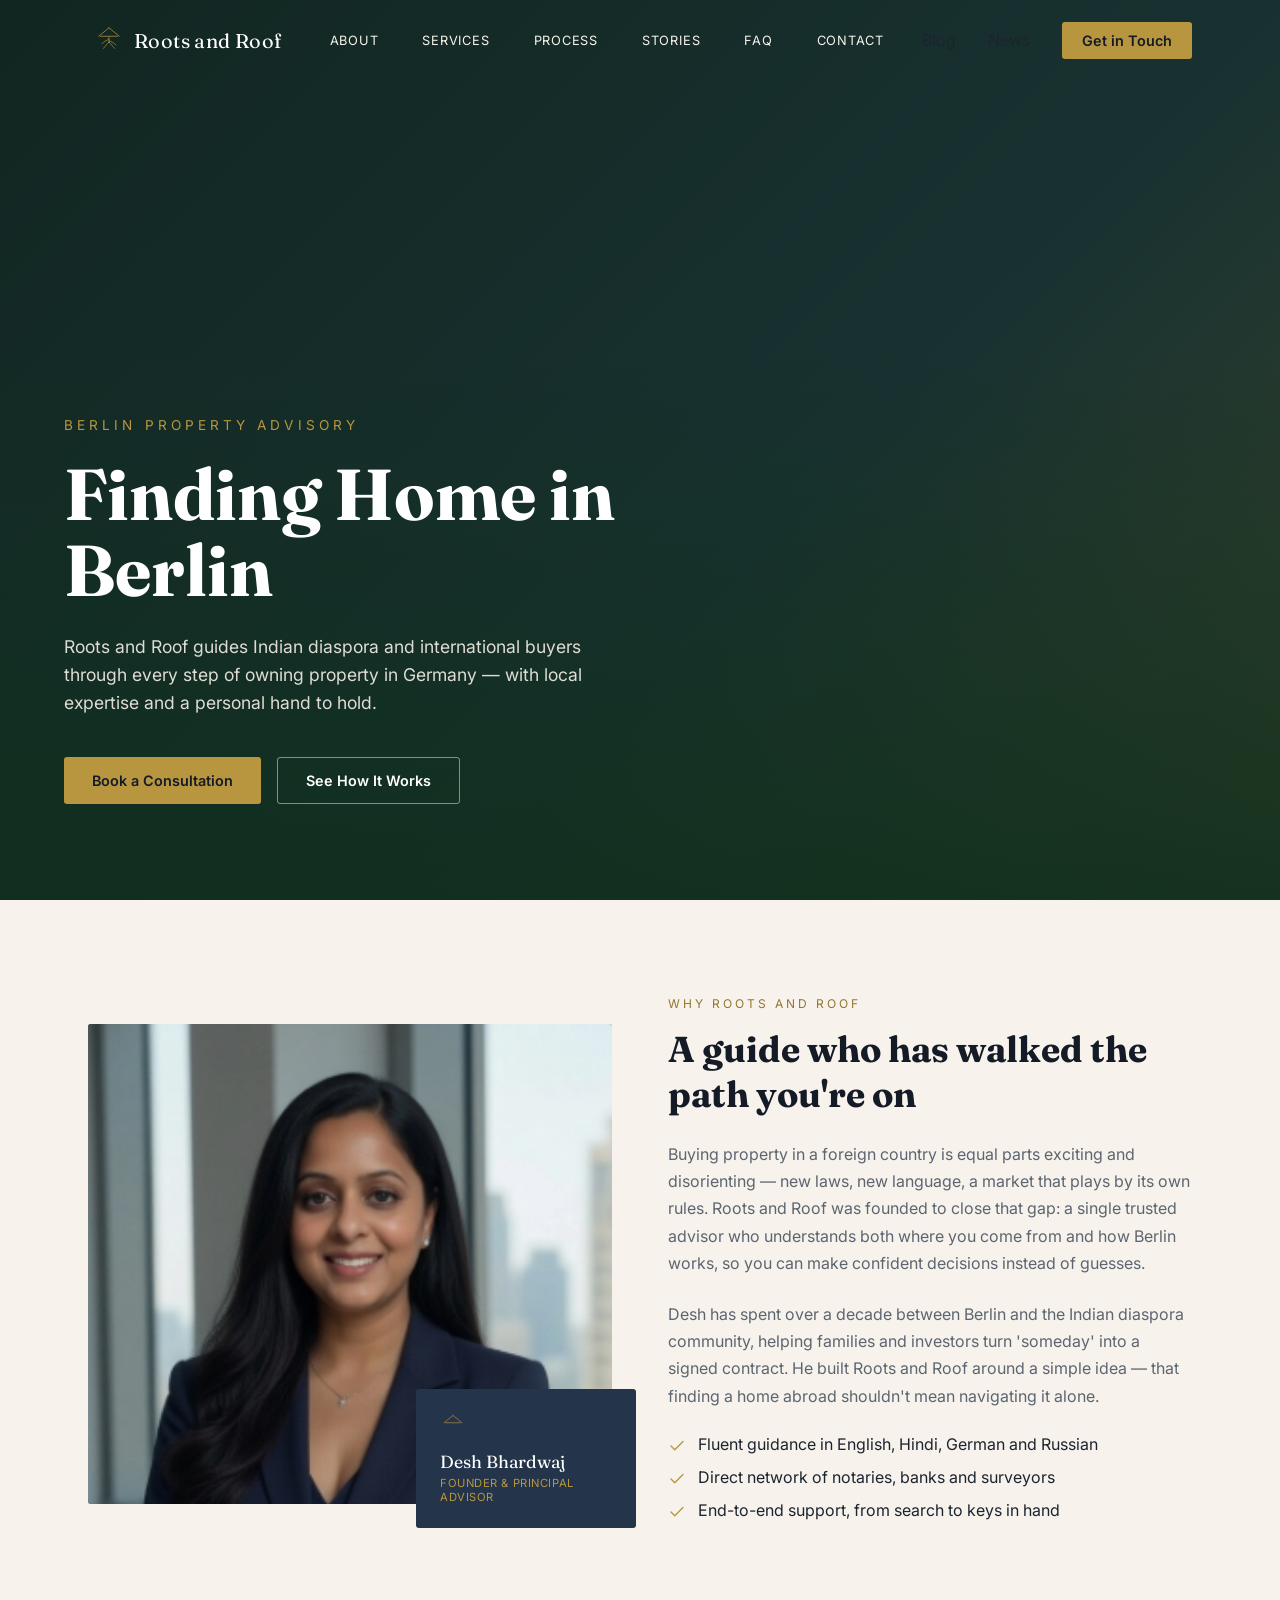
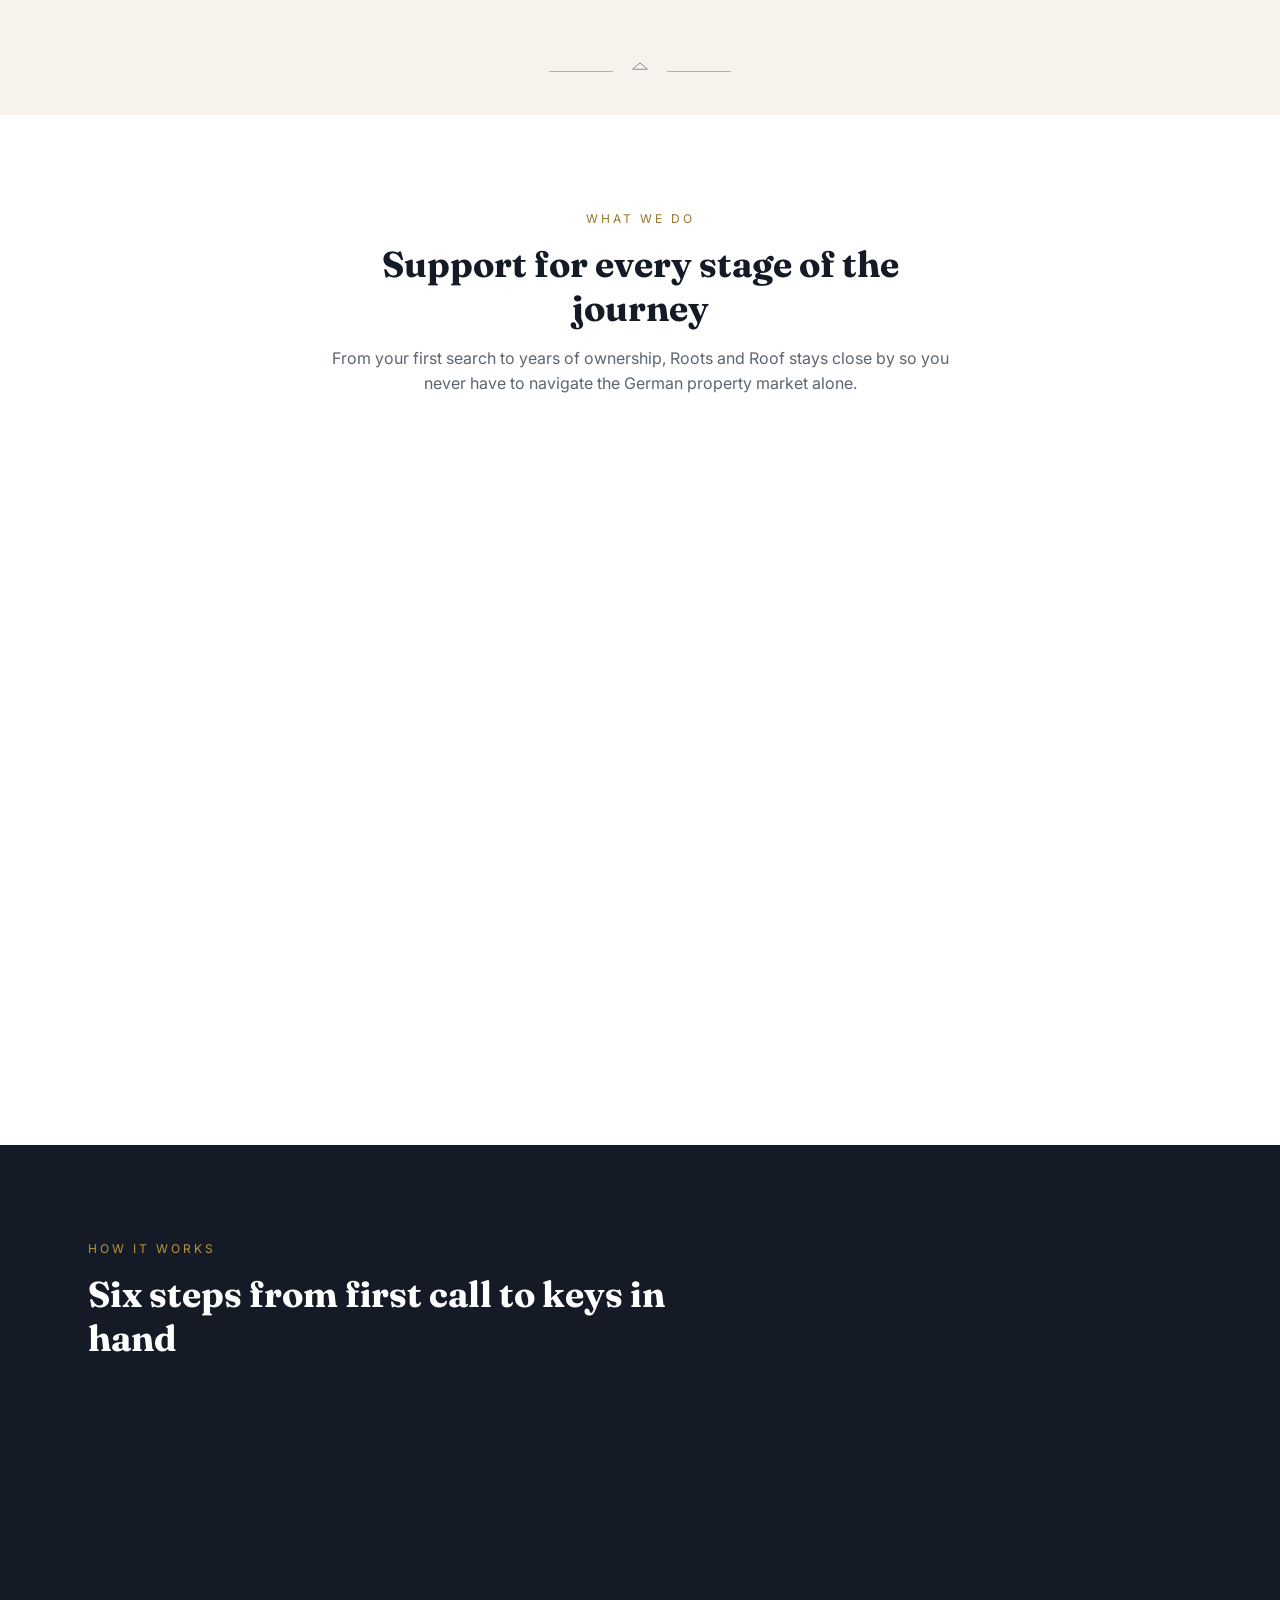
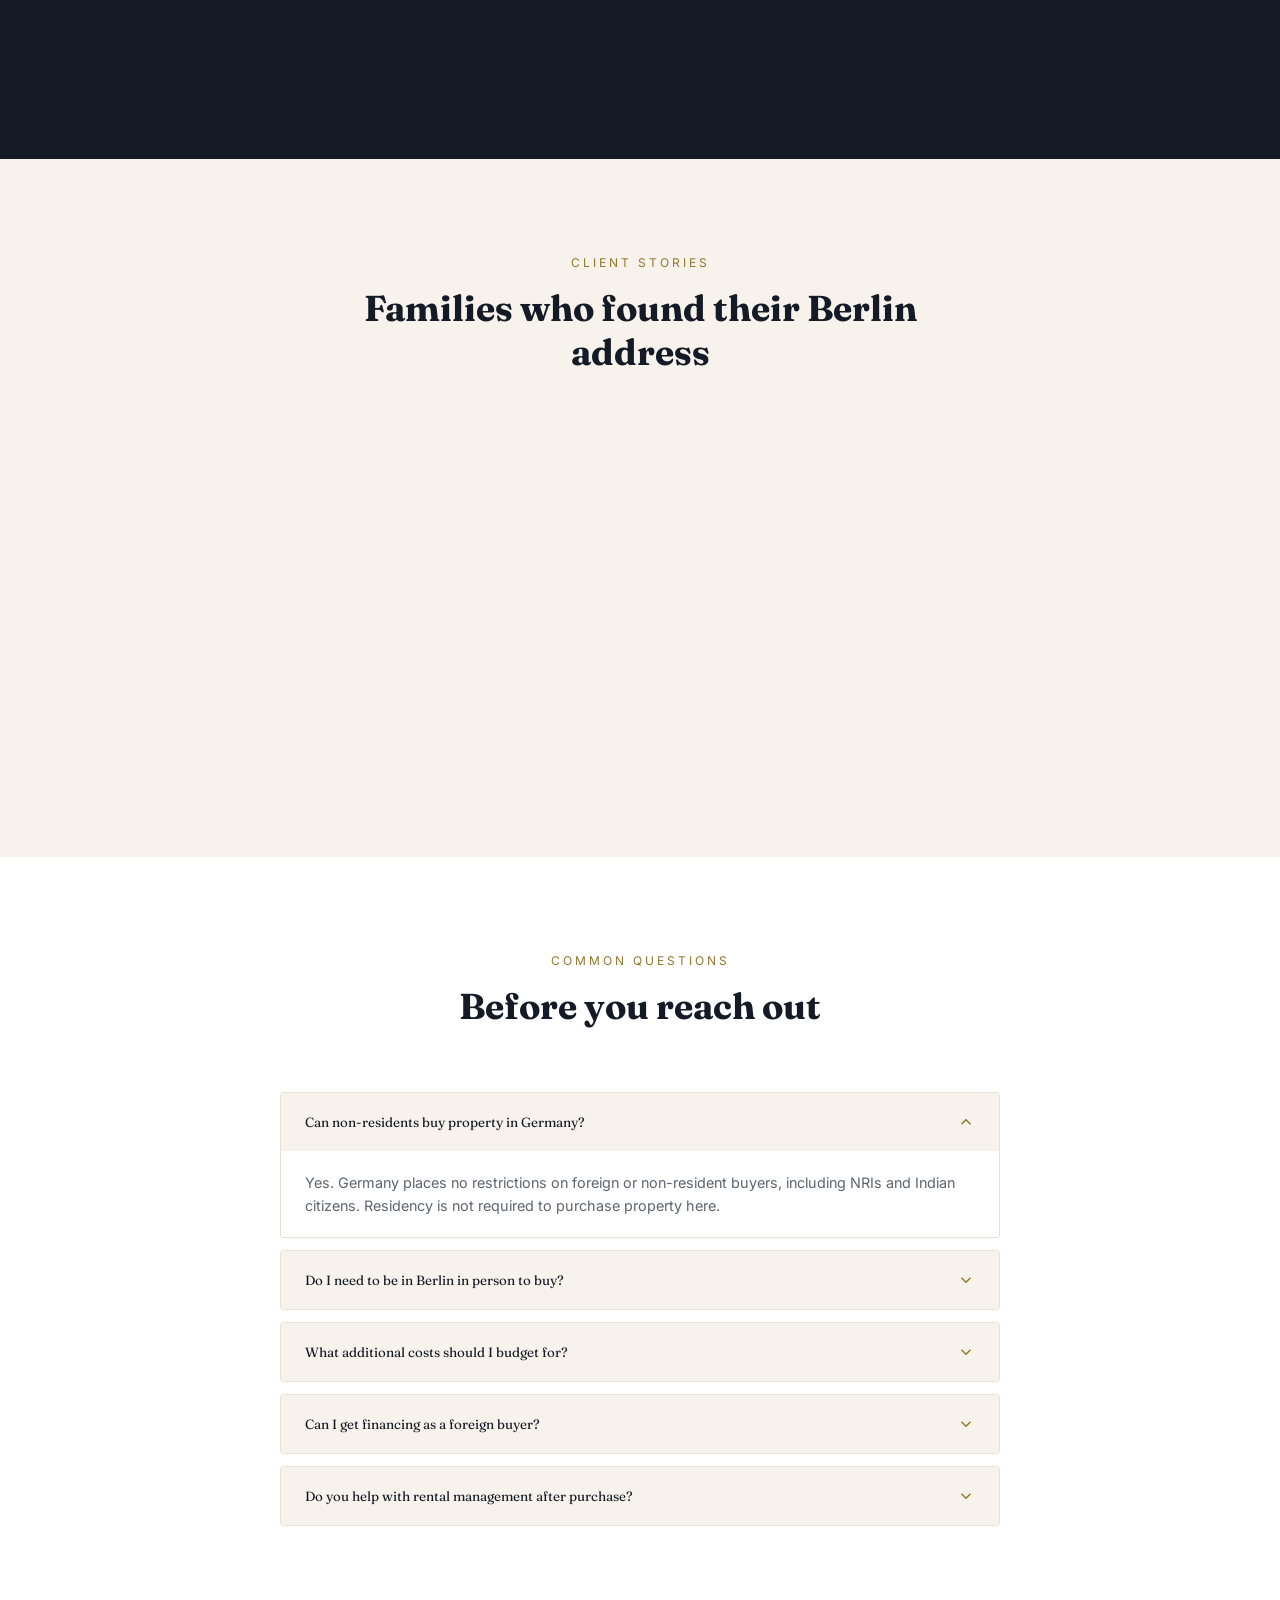
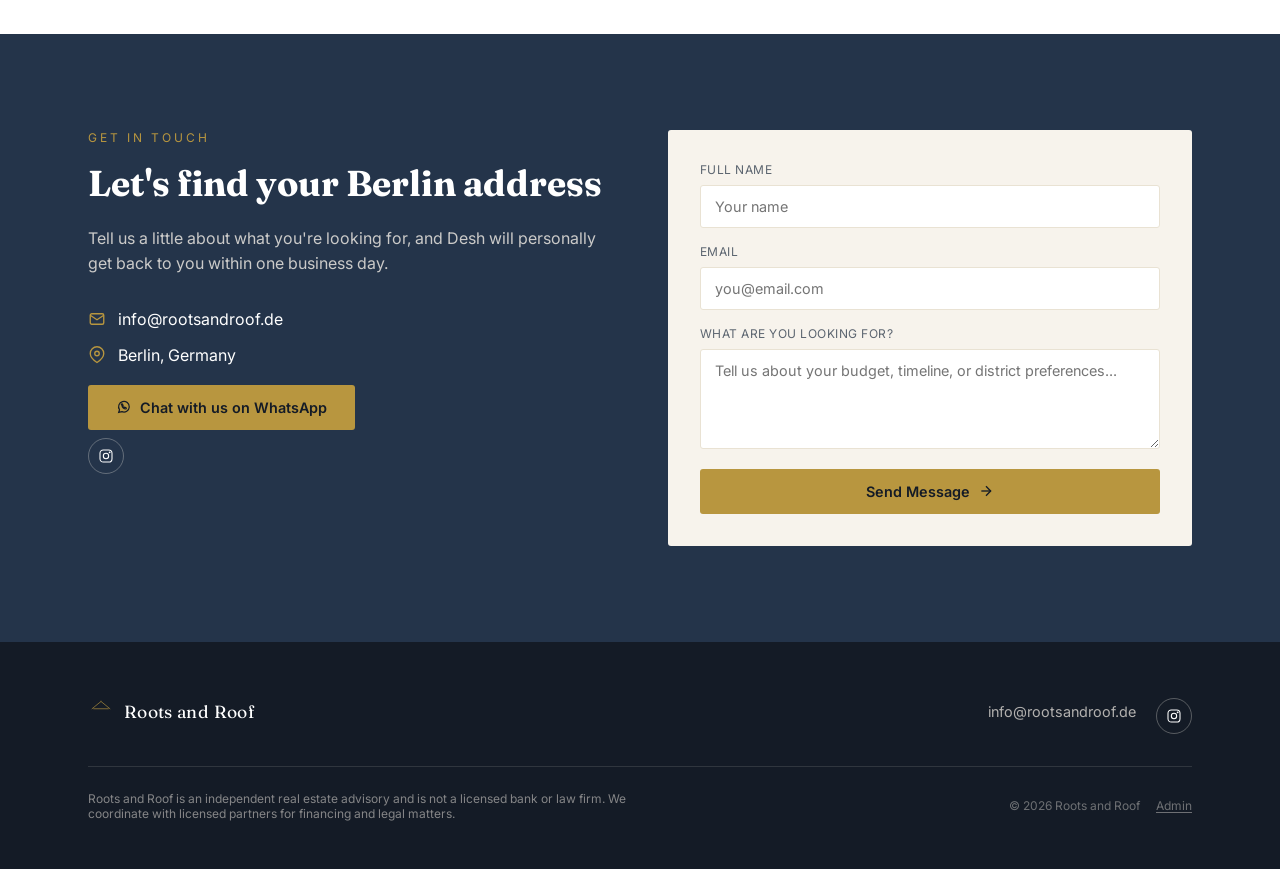
==== index.html @ 5d8384f2 "Add files via upload" ====
<!DOCTYPE html>
<html lang="en">
<head>
<meta charset="UTF-8" />
<meta name="viewport" content="width=device-width, initial-scale=1.0" />
<title>Roots and Roof — Finding Home in Berlin</title>
<meta name="description" content="Roots and Roof helps Indian diaspora and international buyers navigate the Berlin property market — from search to keys in hand." />
<link rel="preconnect" href="https://fonts.googleapis.com">
<link rel="preconnect" href="https://fonts.gstatic.com" crossorigin>
<link href="https://fonts.googleapis.com/css2?family=Fraunces:opsz,wght@9..144,400;9..144,500;9..144,600;9..144,700&family=Inter:wght@400;500;600;700&display=swap" rel="stylesheet">
<link rel="stylesheet" href="css/styles.css?v=11" />
</head>
<body>

<!-- NAV -->
<header class="navbar" id="navbar">
  <div class="container">
    <button class="brand-mark" data-scroll="hero" aria-label="Roots and Roof home">
      <svg width="30" height="30" viewBox="0 0 64 64" fill="none"><path d="M32 6 L54 24 M32 6 L10 24 M14 24 H50" stroke="#b8963f" stroke-width="1.6" stroke-linecap="round" stroke-linejoin="round"/><path d="M32 26 V38 M32 30 C26 34 22 34 17 40 M32 33 C38 37 42 37 47 43 M32 36 C28 41 25 44 20 50 M32 36 C36 41 39 44 44 50" stroke="#b8963f" stroke-width="1.6" stroke-linecap="round" stroke-linejoin="round" opacity="0.9"/></svg>
      <span id="brand-name">Roots and Roof</span>
    </button>
    <nav class="nav-links" id="nav-links"></nav>
    <button class="nav-toggle" id="nav-toggle" aria-label="Toggle menu">
      <svg width="24" height="24" viewBox="0 0 24 24" fill="none" stroke="#fff" stroke-width="2"><line x1="3" y1="6" x2="21" y2="6"/><line x1="3" y1="12" x2="21" y2="12"/><line x1="3" y1="18" x2="21" y2="18"/></svg>
    </button>
  </div>
  <div class="nav-mobile" id="nav-mobile"></div>
</header>

<!-- HERO -->
<section class="hero" id="hero">
  <div class="hero-bg"><img id="hero-bg-img" alt="" onerror="this.classList.add('img-broken')" onload="this.classList.remove('img-broken')" /></div>
  <div class="container hero-content">
    <p class="hero-eyebrow reveal" id="hero-eyebrow"></p>
    <h1 class="reveal" id="hero-headline"></h1>
    <p class="hero-sub reveal" id="hero-sub"></p>
    <div class="hero-actions reveal">
      <button class="btn btn-gold" id="hero-cta-primary" data-scroll="contact"></button>
      <button class="btn btn-outline" id="hero-cta-secondary" data-scroll="process"></button>
    </div>
  </div>
</section>

<!-- ABOUT -->
<section class="about section" id="about">
  <div class="container about-grid">
    <div class="reveal">
      <div class="about-photo">
        <img id="about-photo" alt="" onerror="this.classList.add('img-broken')" onload="this.classList.remove('img-broken')" />
        <div class="about-badge">
          <svg width="26" height="26" viewBox="0 0 64 64" fill="none"><path d="M32 6 L54 24 M32 6 L10 24 M14 24 H50" stroke="#b8963f" stroke-width="1.6" stroke-linecap="round" stroke-linejoin="round"/></svg>
          <p class="name" id="about-owner-name"></p>
          <p class="title" id="about-owner-title"></p>
        </div>
      </div>
    </div>
    <div>
      <p class="eyebrow reveal" id="about-eyebrow"></p>
      <h2 class="reveal" id="about-heading"></h2>
      <p class="body-text reveal" id="about-body"></p>
      <p class="body-text reveal" id="about-owner-bio"></p>
      <ul class="highlight-list reveal" id="about-highlights"></ul>
    </div>
  </div>
</section>

<div class="divider"><div class="line"></div>
  <svg width="22" height="22" viewBox="0 0 64 64" fill="none"><path d="M32 6 L54 24 M32 6 L10 24 M14 24 H50" stroke="#24344a" stroke-width="1.6" stroke-linecap="round" stroke-linejoin="round"/></svg>
<div class="line"></div></div>

<!-- SERVICES -->
<section class="services section" id="services">
  <div class="container">
    <div class="section-head reveal">
      <p class="eyebrow">What We Do</p>
      <h2>Support for every stage of the journey</h2>
      <p class="desc">From your first search to years of ownership, Roots and Roof stays close by so you never have to navigate the German property market alone.</p>
    </div>
    <div class="service-grid" id="service-grid"></div>
  </div>
</section>

<!-- PROCESS -->
<section class="process section" id="process">
  <div class="container">
    <div class="section-head reveal">
      <p class="eyebrow">How It Works</p>
      <h2>Six steps from first call to keys in hand</h2>
    </div>
    <div class="process-grid" id="process-grid"></div>
  </div>
</section>

<!-- TESTIMONIALS -->
<section class="testimonials section" id="stories">
  <div class="container">
    <div class="section-head reveal">
      <p class="eyebrow">Client Stories</p>
      <h2>Families who found their Berlin address</h2>
    </div>
    <div class="testi-grid" id="testi-grid"></div>
  </div>
</section>

<!-- FAQ -->
<section class="faq section" id="faq">
  <div class="container">
    <div class="section-head reveal">
      <p class="eyebrow">Common Questions</p>
      <h2>Before you reach out</h2>
    </div>
    <div class="faq-wrap" id="faq-wrap"></div>
  </div>
</section>

<!-- CONTACT -->
<section class="contact section" id="contact">
  <div class="container contact-grid">
    <div class="reveal">
      <p class="eyebrow" style="color:var(--gold);text-align:left">Get In Touch</p>
      <h2 id="contact-heading"></h2>
      <p class="desc" id="contact-body"></p>
      <div id="contact-info"></div>
      <div id="whatsapp-cta" style="margin-top:20px;"></div>
      <div class="social-row" id="contact-social"></div>
    </div>
    <div class="reveal">
      <div class="contact-form" id="contact-form-wrap">
        <form id="contact-form" name="contact" method="POST" data-netlify="true" netlify-honeypot="bot-field">
          <input type="hidden" name="form-name" value="contact" />
          <p style="position:absolute;left:-9999px;">
            <label>Leave this field empty: <input name="bot-field" /></label>
          </p>
          <div class="form-group">
            <label>Full Name</label>
            <input required type="text" id="cf-name" name="name" placeholder="Your name" />
          </div>
          <div class="form-group">
            <label>Email</label>
            <input required type="email" id="cf-email" name="email" placeholder="you@email.com" />
          </div>
          <div class="form-group">
            <label>What are you looking for?</label>
            <textarea required id="cf-message" name="message" placeholder="Tell us about your budget, timeline, or district preferences..."></textarea>
          </div>
          <button type="submit" class="btn btn-gold" style="width:100%;justify-content:center">
            Send Message
            <svg width="16" height="16" viewBox="0 0 24 24" fill="none" stroke="currentColor" stroke-width="2"><line x1="5" y1="12" x2="19" y2="12"/><polyline points="12 5 19 12 12 19"/></svg>
          </button>
        </form>
      </div>
    </div>
  </div>
</section>

<!-- FOOTER -->
<footer class="site-footer">
  <div class="container">
    <div class="footer-top">
      <div class="brand-mark">
        <svg width="26" height="26" viewBox="0 0 64 64" fill="none"><path d="M32 6 L54 24 M32 6 L10 24 M14 24 H50" stroke="#b8963f" stroke-width="1.6" stroke-linecap="round" stroke-linejoin="round"/></svg>
        <span id="footer-brand-name">Roots and Roof</span>
      </div>
      <div style="display:flex;align-items:center;gap:20px;flex-wrap:wrap;">
        <div class="footer-contact" id="footer-contact"></div>
        <div class="social-row" id="footer-social"></div>
      </div>
    </div>
    <div class="footer-bottom">
      <p class="footer-note" id="footer-note"></p>
      <div class="footer-meta">
        <p id="footer-copyright"></p>
        <a href="admin.html">Admin</a>
      </div>
    </div>
  </div>
</footer>

<script src="js/content.js?v=11"></script>
<script src="js/shared.js?v=11"></script>
<script src="js/main.js?v=11"></script>
</body>
</html>
---- css/styles.css ----
/* ==========================================================
   Roots and Roof — Stylesheet
   ========================================================== */

:root {
  /* Navy & champagne-gold — a professional real-estate-advisory palette:
     trustworthy, upscale, and neutral enough to sit well behind a headshot,
     rather than the warm red/terracotta tried previously. */
  --green: #24344a;        /* deep navy — mid sections (nav-scrolled, contact bg, badge) */
  --green-dark: #141b26;   /* near-black navy — darkest sections (footer, process, stats) */
  --green-tint: #e8ecf1;   /* cool tint */
  --cream: #f7f3ec;
  --cream-deep: #e9e2d3;
  --gold: #b8963f;         /* champagne gold — buttons, numerals, icon accents */
  --gold-dark: #93762f;
  --white: #ffffff;
  --ink: #1c2430;
  --muted: #5c6570;
  --error: #b0453e;
  --font-display: "Fraunces", serif;
  --font-body: "Inter", sans-serif;
}

* { box-sizing: border-box; }
html { scroll-behavior: smooth; }
body {
  margin: 0;
  font-family: var(--font-body);
  color: var(--ink);
  background: var(--cream);
  -webkit-font-smoothing: antialiased;
}
img { max-width: 100%; display: block; }
a { text-decoration: none; color: inherit; }
button { font-family: inherit; cursor: pointer; border: none; background: none; }
input, textarea { font-family: inherit; font-size: 0.9rem; }
ul { list-style: none; margin: 0; padding: 0; }
.container { max-width: 1152px; margin: 0 auto; padding: 0 24px; }
.section { padding: 96px 0; }
h1, h2, h3 { font-family: var(--font-display); margin: 0; }
p { margin: 0; }

/* -------- Reveal on scroll -------- */
.reveal {
  opacity: 0;
  transform: translateY(24px);
  transition: opacity 0.7s ease-out, transform 0.7s ease-out;
}
.reveal.in-view { opacity: 1; transform: translateY(0); }

/* -------- Buttons -------- */
.btn {
  display: inline-flex;
  align-items: center;
  gap: 8px;
  padding: 14px 28px;
  border-radius: 3px;
  font-weight: 600;
  font-size: 0.9rem;
  transition: transform 0.2s ease;
}
.btn:hover { transform: translateY(-2px); }
.btn-gold { background: var(--gold); color: var(--green-dark); }
.btn-outline { border: 1px solid rgba(245,240,232,0.5); color: var(--white); }
.btn-outline:hover { background: rgba(255,255,255,0.1); }
.btn-green { background: var(--green); color: var(--white); }

/* -------- Nav -------- */
.navbar {
  position: fixed;
  top: 0; left: 0; right: 0;
  z-index: 40;
  transition: background 0.3s ease, box-shadow 0.3s ease;
  background: transparent;
}
.navbar.scrolled { background: var(--green); box-shadow: 0 4px 20px rgba(0,0,0,0.15); }
.navbar .container {
  height: 80px;
  display: flex;
  align-items: center;
  justify-content: space-between;
}
.brand-mark { display: flex; align-items: center; gap: 10px; }
.brand-mark span {
  font-family: var(--font-display);
  font-size: 1.25rem;
  color: var(--white);
  letter-spacing: 0.02em;
}
.nav-links { display: flex; align-items: center; gap: 32px; }
.nav-links button.nav-link {
  font-size: 0.8rem;
  text-transform: uppercase;
  letter-spacing: 0.06em;
  color: var(--cream);
  transition: opacity 0.2s;
}
.nav-links button.nav-link:hover { opacity: 0.75; }
.nav-toggle { display: none; }
.nav-mobile { display: none; flex-direction: column; gap: 16px; padding: 0 24px 24px; background: var(--green); }
.nav-mobile.open { display: flex; }
.nav-mobile button { text-align: left; font-size: 0.85rem; text-transform: uppercase; letter-spacing: 0.05em; color: var(--cream); padding: 4px 0; }

@media (max-width: 860px) {
  .nav-links { display: none; }
  .nav-toggle { display: block; }
}

/* -------- Hero -------- */
.hero {
  position: relative;
  min-height: 100vh;
  display: flex;
  align-items: flex-end;
  overflow: hidden;
}
.hero-bg {
  position: absolute; inset: 0;
  background: linear-gradient(135deg, var(--green-dark) 0%, var(--green) 60%, var(--gold-dark) 130%);
}
.hero-bg img { width: 100%; height: 100%; object-fit: cover; }
.hero-bg img.img-broken { display: none; }
.hero-bg::after {
  content: "";
  position: absolute; inset: 0;
  background: linear-gradient(180deg, rgba(15,47,28,0.55) 0%, rgba(15,47,28,0.55) 40%, rgba(15,47,28,0.92) 100%);
}
.hero-content { position: relative; padding: 160px 0 96px; width: 100%; }
.hero-eyebrow { color: var(--gold); text-transform: uppercase; font-size: 0.85rem; letter-spacing: 0.3em; margin-bottom: 24px; }
.hero h1 { font-size: clamp(2.75rem, 6vw, 4.5rem); line-height: 1.05; color: var(--white); max-width: 720px; margin-bottom: 24px; }
.hero-sub { font-size: 1.1rem; max-width: 560px; color: rgba(245,240,232,0.9); line-height: 1.6; margin-bottom: 40px; }
.hero-actions { display: flex; gap: 16px; flex-wrap: wrap; }

/* -------- Divider -------- */
.divider { display: flex; align-items: center; justify-content: center; gap: 16px; padding: 32px 0; }
.divider .line { height: 1px; width: 64px; background: var(--muted); opacity: 0.45; }

/* -------- About -------- */
.about { background: var(--cream); }
.about-grid { display: grid; grid-template-columns: 1fr 1fr; gap: 56px; align-items: center; }
.about-photo {
  position: relative;
  min-height: 480px;
  background: linear-gradient(135deg, var(--green) 0%, var(--gold-dark) 100%);
  border-radius: 3px;
}
.about-photo img { width: 100%; height: 480px; object-fit: cover; object-position: center 15%; border-radius: 3px; display: block; }
.about-photo img.img-broken { display: none; }
.about-badge {
  position: absolute; bottom: -24px; right: -24px;
  background: var(--green); padding: 24px; border-radius: 3px; max-width: 220px;
}
.about-badge .name { font-family: var(--font-display); font-size: 1.1rem; color: var(--white); margin-top: 8px; }
.about-badge .title { font-size: 0.7rem; text-transform: uppercase; letter-spacing: 0.05em; color: var(--gold); margin-top: 4px; }
.eyebrow { text-transform: uppercase; font-size: 0.75rem; letter-spacing: 0.25em; color: var(--gold-dark); margin-bottom: 16px; }
.about h2 { font-size: clamp(1.75rem, 3vw, 2.25rem); color: var(--green-dark); margin-bottom: 24px; line-height: 1.25; }
.about p.body-text { color: var(--muted); line-height: 1.7; margin-bottom: 24px; }
.highlight-list li { display: flex; gap: 12px; align-items: flex-start; margin-bottom: 12px; color: var(--ink); }
.highlight-list svg { flex-shrink: 0; margin-top: 3px; color: var(--gold); }
@media (max-width: 860px) {
  .about-grid { grid-template-columns: 1fr; }
  .about-badge { display: none; }
}

/* -------- Section headers -------- */
.section-head { max-width: 640px; margin: 0 auto 64px; text-align: center; }
.section-head p.eyebrow { text-align: center; }
.section-head h2 { font-size: clamp(1.75rem, 3vw, 2.25rem); color: var(--green-dark); margin-bottom: 16px; }
.section-head .desc { color: var(--muted); line-height: 1.6; }

/* -------- Services -------- */
.services { background: var(--white); }
.service-grid { display: grid; grid-template-columns: repeat(3, 1fr); gap: 24px; }
.service-card { background: var(--cream); border: 1px solid var(--cream-deep); border-radius: 3px; padding: 32px; transition: transform 0.2s; }
.service-card:hover { transform: translateY(-4px); }
.service-icon { width: 48px; height: 48px; background: var(--green); border-radius: 3px; display: flex; align-items: center; justify-content: center; margin-bottom: 20px; }
.service-icon svg { color: var(--gold); }
.service-card h3 { font-size: 1.2rem; color: var(--green-dark); margin-bottom: 8px; }
.service-card p { font-size: 0.9rem; color: var(--muted); line-height: 1.6; }
@media (max-width: 900px) { .service-grid { grid-template-columns: repeat(2, 1fr); } }
@media (max-width: 600px) { .service-grid { grid-template-columns: 1fr; } }

/* -------- Process -------- */
.process { background: var(--green-dark); }
.process .section-head h2 { color: var(--white); }
.process .section-head p.eyebrow { color: var(--gold); text-align: left; }
.process .section-head { text-align: left; margin: 0 0 64px; }
.process-grid { display: grid; grid-template-columns: repeat(3, 1fr); gap: 48px 40px; }
.process-step { display: flex; gap: 16px; }
.process-num {
  font-family: var(--font-display); font-size: 1.4rem; color: var(--gold);
  width: 44px; height: 44px; flex-shrink: 0; border: 1px solid var(--gold);
  border-radius: 50%; display: flex; align-items: center; justify-content: center;
}
.process-step h3 { font-size: 1.05rem; color: var(--white); margin-bottom: 6px; }
.process-step p { font-size: 0.9rem; color: rgba(245,240,232,0.72); line-height: 1.6; }
@media (max-width: 900px) { .process-grid { grid-template-columns: repeat(2, 1fr); } }
@media (max-width: 600px) { .process-grid { grid-template-columns: 1fr; } }

/* -------- Testimonials -------- */
.testimonials { background: var(--cream); }
.testi-grid { display: grid; grid-template-columns: repeat(3, 1fr); gap: 24px; }
.testi-card { background: var(--white); border-radius: 3px; padding: 32px; display: flex; flex-direction: column; }
.testi-card .quote-icon { color: var(--gold); margin-bottom: 16px; }
.testi-card .quote-text { color: var(--ink); line-height: 1.6; flex: 1; margin-bottom: 24px; }
.testi-stars { display: flex; gap: 2px; margin-bottom: 12px; }
.testi-card .name { font-family: var(--font-display); font-size: 1rem; color: var(--green-dark); }
.testi-card .loc { font-size: 0.75rem; text-transform: uppercase; letter-spacing: 0.04em; color: var(--muted); }
@media (max-width: 900px) { .testi-grid { grid-template-columns: 1fr; } }

/* -------- FAQ -------- */
.faq { background: var(--white); }
.faq-wrap { max-width: 720px; margin: 0 auto; }
.faq-item { border: 1px solid var(--cream-deep); border-radius: 3px; overflow: hidden; margin-bottom: 12px; }
.faq-q {
  width: 100%; display: flex; align-items: center; justify-content: space-between;
  text-align: left; padding: 20px 24px; background: var(--cream);
}
.faq-q span { font-family: var(--font-display); color: var(--green-dark); padding-right: 16px; }
.faq-q svg { flex-shrink: 0; color: var(--gold-dark); transition: transform 0.2s; }
.faq-item.open .faq-q svg { transform: rotate(180deg); }
.faq-a { display: none; padding: 20px 24px; background: var(--white); }
.faq-item.open .faq-a { display: block; }
.faq-a p { color: var(--muted); line-height: 1.6; font-size: 0.9rem; }

/* -------- Contact -------- */
.contact { background: var(--green); }
.contact-grid { display: grid; grid-template-columns: 1fr 1fr; gap: 56px; }
.contact h2 { color: var(--white); font-size: clamp(1.75rem, 3vw, 2.25rem); margin-bottom: 20px; line-height: 1.25; }
.contact .desc { color: rgba(245,240,232,0.8); line-height: 1.6; margin-bottom: 32px; }
.contact-info-row { display: flex; align-items: center; gap: 12px; color: var(--white); margin-bottom: 16px; }
.contact-info-row svg { color: var(--gold); flex-shrink: 0; }
.contact-form { background: var(--cream); border-radius: 3px; padding: 32px; }
.form-group { margin-bottom: 16px; }
.form-group label { display: block; font-size: 0.75rem; text-transform: uppercase; letter-spacing: 0.04em; color: var(--muted); margin-bottom: 8px; }
.form-group input, .form-group textarea {
  width: 100%; padding: 12px 14px; border: 1px solid var(--cream-deep); border-radius: 3px; background: var(--white); outline: none;
}
.form-group input:focus, .form-group textarea:focus { border-color: var(--gold); }
.form-group textarea { resize: vertical; min-height: 100px; }
.form-success { text-align: center; padding: 40px 0; }
.form-success svg { color: var(--green); margin-bottom: 16px; }
.form-success .title { font-family: var(--font-display); font-size: 1.25rem; color: var(--green-dark); margin-bottom: 8px; }
.form-success p { color: var(--muted); font-size: 0.9rem; }
@media (max-width: 860px) { .contact-grid { grid-template-columns: 1fr; } }

/* -------- Social icons -------- */
.social-row { display: flex; align-items: center; gap: 12px; margin-top: 8px; }
.social-row a {
  display: flex; align-items: center; justify-content: center;
  width: 36px; height: 36px; border-radius: 50%;
  border: 1px solid rgba(245,240,232,0.3); color: var(--white);
  transition: background 0.2s, border-color 0.2s;
}
.social-row a:hover { background: var(--gold); border-color: var(--gold); color: var(--green-dark); }
.social-row.on-cream a { border-color: var(--cream-deep); color: var(--green-dark); }
.social-row.on-cream a:hover { background: var(--green-dark); border-color: var(--green-dark); color: var(--white); }

/* -------- Page header banner (Blog, News) -------- */
.page-header { background: var(--green-dark); padding: 160px 0 64px; }
.page-header .eyebrow { color: var(--gold); text-align: left; }
.page-header h1 { font-family: var(--font-display); font-size: clamp(2rem, 4vw, 2.75rem); color: var(--white); margin-bottom: 16px; line-height: 1.2; }
.page-header p.intro { color: rgba(245,240,232,0.75); max-width: 640px; line-height: 1.6; }

/* -------- News page -------- */
.news-list { display: flex; flex-direction: column; gap: 20px; max-width: 820px; margin: 0 auto; }
.news-card { background: var(--white); border: 1px solid var(--cream-deep); border-radius: 3px; padding: 28px 32px; }
.news-card .news-meta { display: flex; align-items: center; gap: 14px; flex-wrap: wrap; margin-bottom: 12px; font-size: 0.78rem; color: var(--muted); text-transform: uppercase; letter-spacing: 0.03em; }
.news-card .news-meta .date-tag { display: flex; align-items: center; gap: 6px; }
.news-card h2 { font-family: var(--font-display); font-size: 1.35rem; color: var(--green-dark); margin-bottom: 10px; line-height: 1.3; }
.news-card p.summary { color: var(--ink); line-height: 1.65; font-size: 0.95rem; margin-bottom: 14px; }
.news-card .source-link { display: inline-flex; align-items: center; gap: 6px; font-size: 0.82rem; color: var(--gold-dark); font-weight: 600; }
.news-card .source-link:hover { text-decoration: underline; }

/* -------- Blog page -------- */
.blog-grid { display: grid; grid-template-columns: repeat(3, 1fr); gap: 24px; margin-bottom: 80px; }
@media (max-width: 900px) { .blog-grid { grid-template-columns: repeat(2, 1fr); } }
@media (max-width: 600px) { .blog-grid { grid-template-columns: 1fr; } .news-card { padding: 22px; } }
.blog-card { background: var(--white); border: 1px solid var(--cream-deep); border-radius: 3px; padding: 28px; display: flex; flex-direction: column; height: 100%; transition: transform 0.2s; }
.blog-card:hover { transform: translateY(-3px); }
.blog-card .date-tag { display: flex; align-items: center; gap: 6px; font-size: 0.75rem; text-transform: uppercase; letter-spacing: 0.03em; color: var(--gold-dark); margin-bottom: 12px; }
.blog-card h2 { font-family: var(--font-display); font-size: 1.2rem; color: var(--green-dark); margin-bottom: 10px; line-height: 1.3; }
.blog-card p.excerpt { color: var(--muted); font-size: 0.9rem; line-height: 1.6; flex: 1; margin-bottom: 16px; }
.blog-card .read-link { font-size: 0.82rem; font-weight: 600; color: var(--green); display: inline-flex; align-items: center; gap: 6px; }
.blog-card .read-link:hover { color: var(--gold-dark); }

.blog-article { max-width: 720px; margin: 0 auto 64px; padding-top: 32px; border-top: 1px solid var(--cream-deep); }
.blog-article:first-of-type { border-top: none; padding-top: 0; }
.blog-article .date-tag { display: flex; align-items: center; gap: 6px; font-size: 0.78rem; text-transform: uppercase; letter-spacing: 0.03em; color: var(--gold-dark); margin-bottom: 14px; }
.blog-article h2 { font-family: var(--font-display); font-size: 1.9rem; color: var(--green-dark); margin-bottom: 22px; line-height: 1.25; }
.blog-article p { color: var(--ink); line-height: 1.8; margin-bottom: 20px; font-size: 1rem; }
.blog-article .back-to-top { font-size: 0.8rem; color: var(--muted); }

/* -------- Footer -------- */
.site-footer { background: var(--green-dark); padding: 48px 0; }
.footer-top {
  display: flex; align-items: center; justify-content: space-between; flex-wrap: wrap; gap: 24px;
  padding-bottom: 32px; border-bottom: 1px solid rgba(245,240,232,0.12);
}
.footer-top .brand-mark span { font-size: 1.1rem; }
.footer-contact { display: flex; align-items: center; gap: 16px; font-size: 0.9rem; color: rgba(245,240,232,0.7); }
.footer-bottom { display: flex; align-items: center; justify-content: space-between; flex-wrap: wrap; gap: 16px; padding-top: 24px; }
.footer-note { font-size: 0.75rem; color: rgba(245,240,232,0.5); max-width: 560px; }
.footer-meta { display: flex; align-items: center; gap: 16px; }
.footer-meta p { font-size: 0.75rem; color: rgba(245,240,232,0.4); }
.footer-meta a { font-size: 0.75rem; color: rgba(245,240,232,0.4); text-decoration: underline; text-underline-offset: 2px; }

/* ==========================================================
   ADMIN
   ========================================================== */
.admin-body { background: var(--green-dark); min-height: 100vh; }
.admin-login-wrap { min-height: 100vh; display: flex; align-items: center; justify-content: center; padding: 24px; }
.admin-login-card { width: 100%; max-width: 380px; }
.admin-login-brand { text-align: center; margin-bottom: 32px; }
.admin-login-brand h1 { color: var(--white); font-size: 1.5rem; margin-top: 16px; }
.admin-login-brand p { color: rgba(245,240,232,0.6); font-size: 0.9rem; margin-top: 4px; }
.admin-login-form { background: var(--cream); border-radius: 3px; padding: 32px; }
.input-icon-wrap { position: relative; margin-bottom: 8px; }
.input-icon-wrap svg.left { position: absolute; left: 12px; top: 50%; transform: translateY(-50%); color: var(--muted); }
.input-icon-wrap svg.right { position: absolute; right: 12px; top: 50%; transform: translateY(-50%); color: var(--muted); cursor: pointer; }
.input-icon-wrap input { padding-left: 38px; padding-right: 38px; }
.admin-error { font-size: 0.8rem; color: var(--error); margin-bottom: 12px; }
.admin-back { display: block; width: 100%; text-align: center; margin-top: 12px; font-size: 0.75rem; color: var(--muted); text-decoration: underline; text-underline-offset: 2px; }

.admin-topbar {
  position: sticky; top: 0; z-index: 30; background: var(--green-dark);
  display: flex; align-items: center; justify-content: space-between; padding: 16px 24px;
}
.admin-topbar .brand-mark span { color: var(--white); font-size: 1.05rem; }
.admin-topbar-actions { display: flex; align-items: center; gap: 12px; }
.admin-topbar-actions .btn-ghost {
  display: flex; align-items: center; gap: 6px; font-size: 0.75rem; padding: 8px 12px;
  border: 1px solid rgba(245,240,232,0.3); color: rgba(245,240,232,0.8); border-radius: 3px;
}
.admin-topbar-actions .btn-save {
  display: flex; align-items: center; gap: 6px; font-size: 0.75rem; font-weight: 600; padding: 9px 16px;
  background: var(--gold); color: var(--green-dark); border-radius: 3px;
}
.saved-flash { font-size: 0.75rem; color: var(--gold); display: flex; align-items: center; gap: 6px; }
.icon-btn { padding: 8px; color: rgba(245,240,232,0.7); border-radius: 3px; }

.admin-layout { max-width: 1152px; margin: 0 auto; padding: 32px 24px; display: flex; gap: 32px; background: var(--cream); }
.admin-sidebar { width: 190px; flex-shrink: 0; }
.admin-sidebar button {
  display: block; width: 100%; text-align: left; padding: 10px 16px; border-radius: 3px;
  font-size: 0.9rem; color: var(--ink); margin-bottom: 4px;
}
.admin-sidebar button.active { background: var(--green); color: var(--white); }
.admin-panel { flex: 1; min-width: 0; }
.admin-card { background: var(--white); border: 1px solid var(--cream-deep); border-radius: 3px; padding: 20px; position: relative; margin-bottom: 20px; }
.admin-card-title { font-family: var(--font-display); font-size: 0.95rem; color: var(--green-dark); margin-bottom: 12px; padding-right: 32px; }
.admin-field { margin-bottom: 16px; }
.admin-field label { display: block; font-size: 0.72rem; text-transform: uppercase; letter-spacing: 0.04em; color: var(--muted); margin-bottom: 6px; }
.admin-field input, .admin-field textarea {
  width: 100%; padding: 10px 12px; border: 1px solid var(--cream-deep); border-radius: 3px; outline: none;
}
.admin-field input:focus, .admin-field textarea:focus { border-color: var(--gold); }
.admin-remove-btn { position: absolute; top: 16px; right: 16px; padding: 6px; border-radius: 3px; color: var(--error); }
.admin-remove-btn:hover { background: #fdecea; }
.admin-add-btn {
  display: flex; align-items: center; justify-content: center; gap: 8px; width: 100%;
  padding: 12px; border: 1px dashed var(--gold); border-radius: 3px; color: var(--gold-dark); font-size: 0.9rem;
}
.admin-list-row { display: flex; gap: 8px; margin-bottom: 8px; }
.admin-list-row input { flex: 1; padding: 8px 12px; border: 1px solid var(--cream-deep); border-radius: 3px; }
.admin-list-row button { padding: 0 8px; color: var(--error); }
.admin-tabs-mobile { display: none; gap: 8px; overflow-x: auto; margin-bottom: 16px; }
.admin-tabs-mobile button { flex-shrink: 0; padding: 8px 16px; border-radius: 3px; background: var(--white); font-size: 0.85rem; }
.admin-tabs-mobile button.active { background: var(--green); color: var(--white); }

.admin-field select {
  width: 100%; padding: 10px 12px; border: 1px solid var(--cream-deep); border-radius: 3px; outline: none; background: var(--white);
}
.admin-note {
  font-size: 0.78rem; color: var(--muted); background: var(--cream); border-radius: 3px;
  padding: 10px 12px; margin-top: -4px; margin-bottom: 16px; line-height: 1.5;
}
.admin-image-row { display: flex; align-items: center; gap: 12px; margin-bottom: 10px; }
.admin-image-preview {
  width: 64px; height: 64px; border-radius: 3px; object-fit: cover;
  border: 1px solid var(--cream-deep); background: var(--cream); flex-shrink: 0;
}
.admin-upload-btn {
  font-size: 0.78rem; padding: 8px 14px; border: 1px solid var(--cream-deep); border-radius: 3px; color: var(--ink); white-space: nowrap;
}
.admin-upload-btn:hover { border-color: var(--gold); color: var(--gold-dark); }
.admin-file-input { display: none; }

@media (max-width: 860px) {
  .admin-sidebar { display: none; }
  .admin-tabs-mobile { display: flex; }
  .admin-layout { flex-direction: column; padding: 24px 16px; }
  .admin-topbar .btn-ghost span.label { display: none; }
}
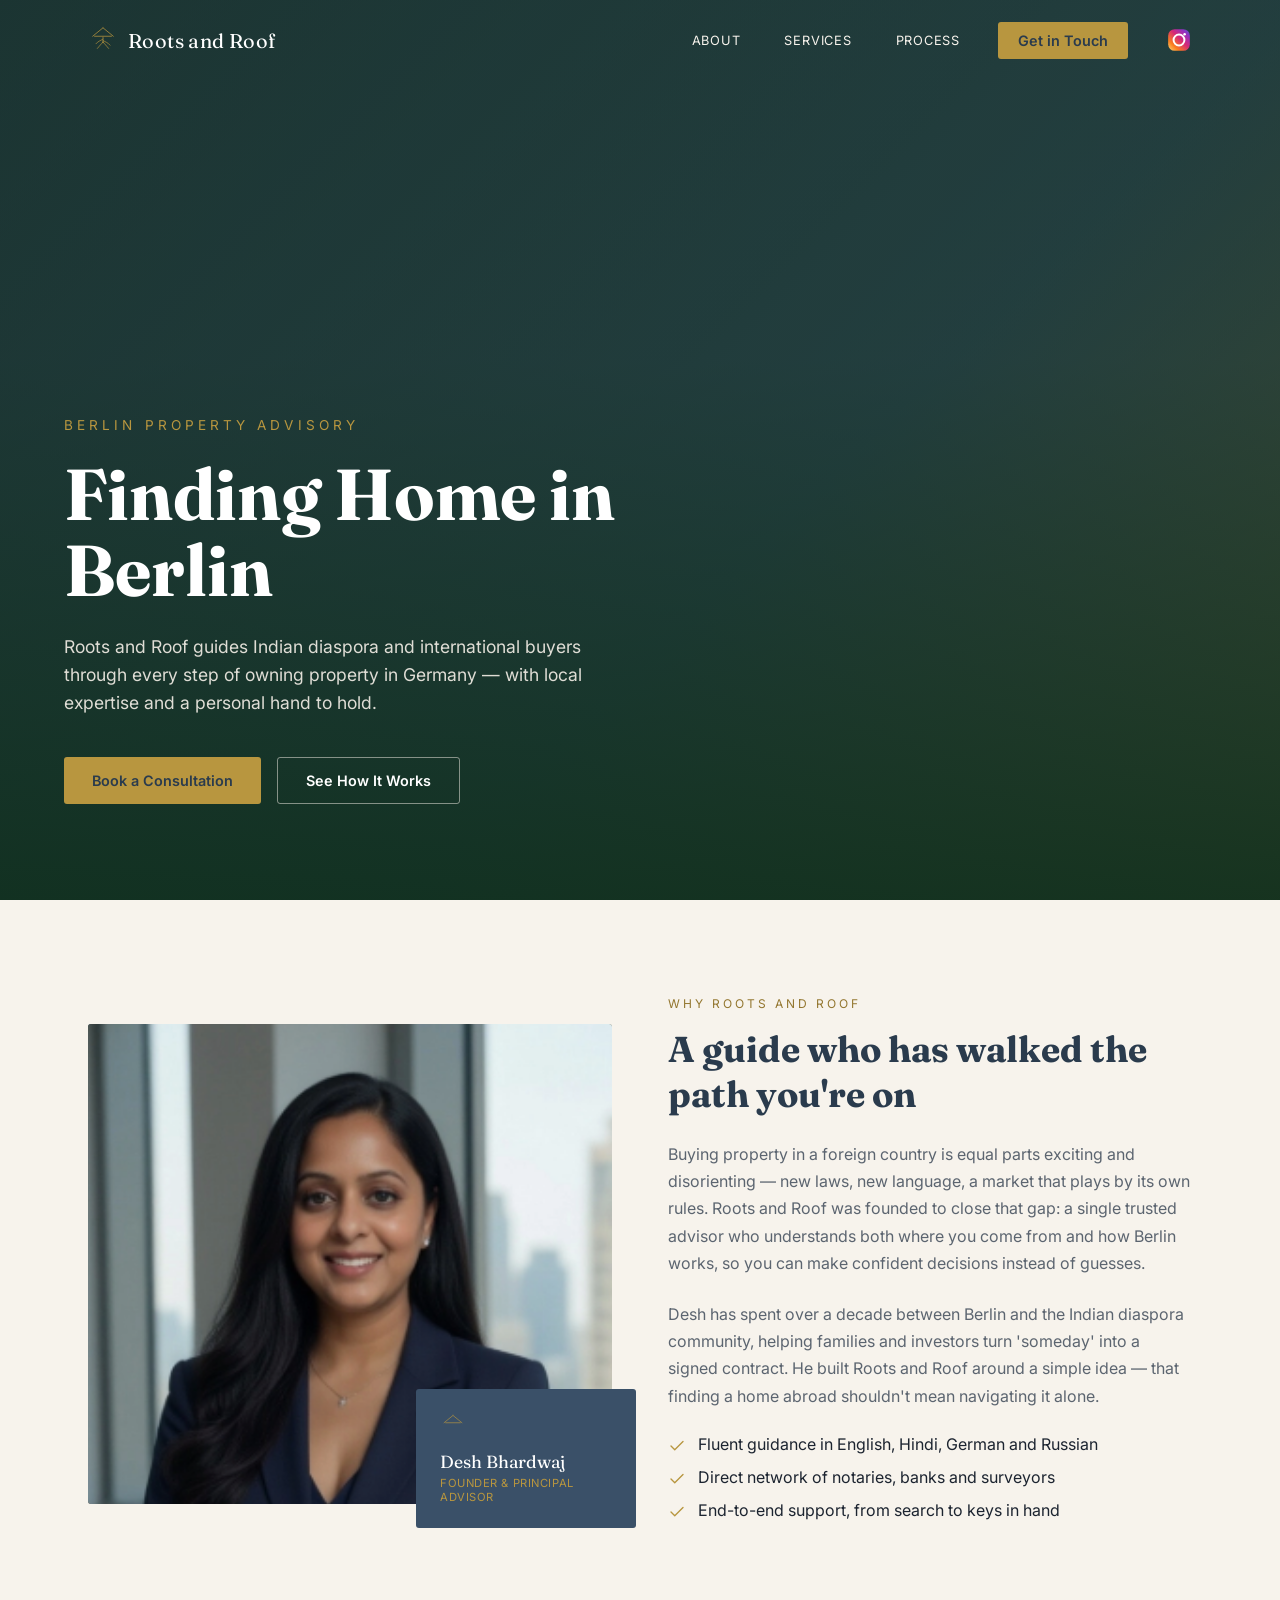
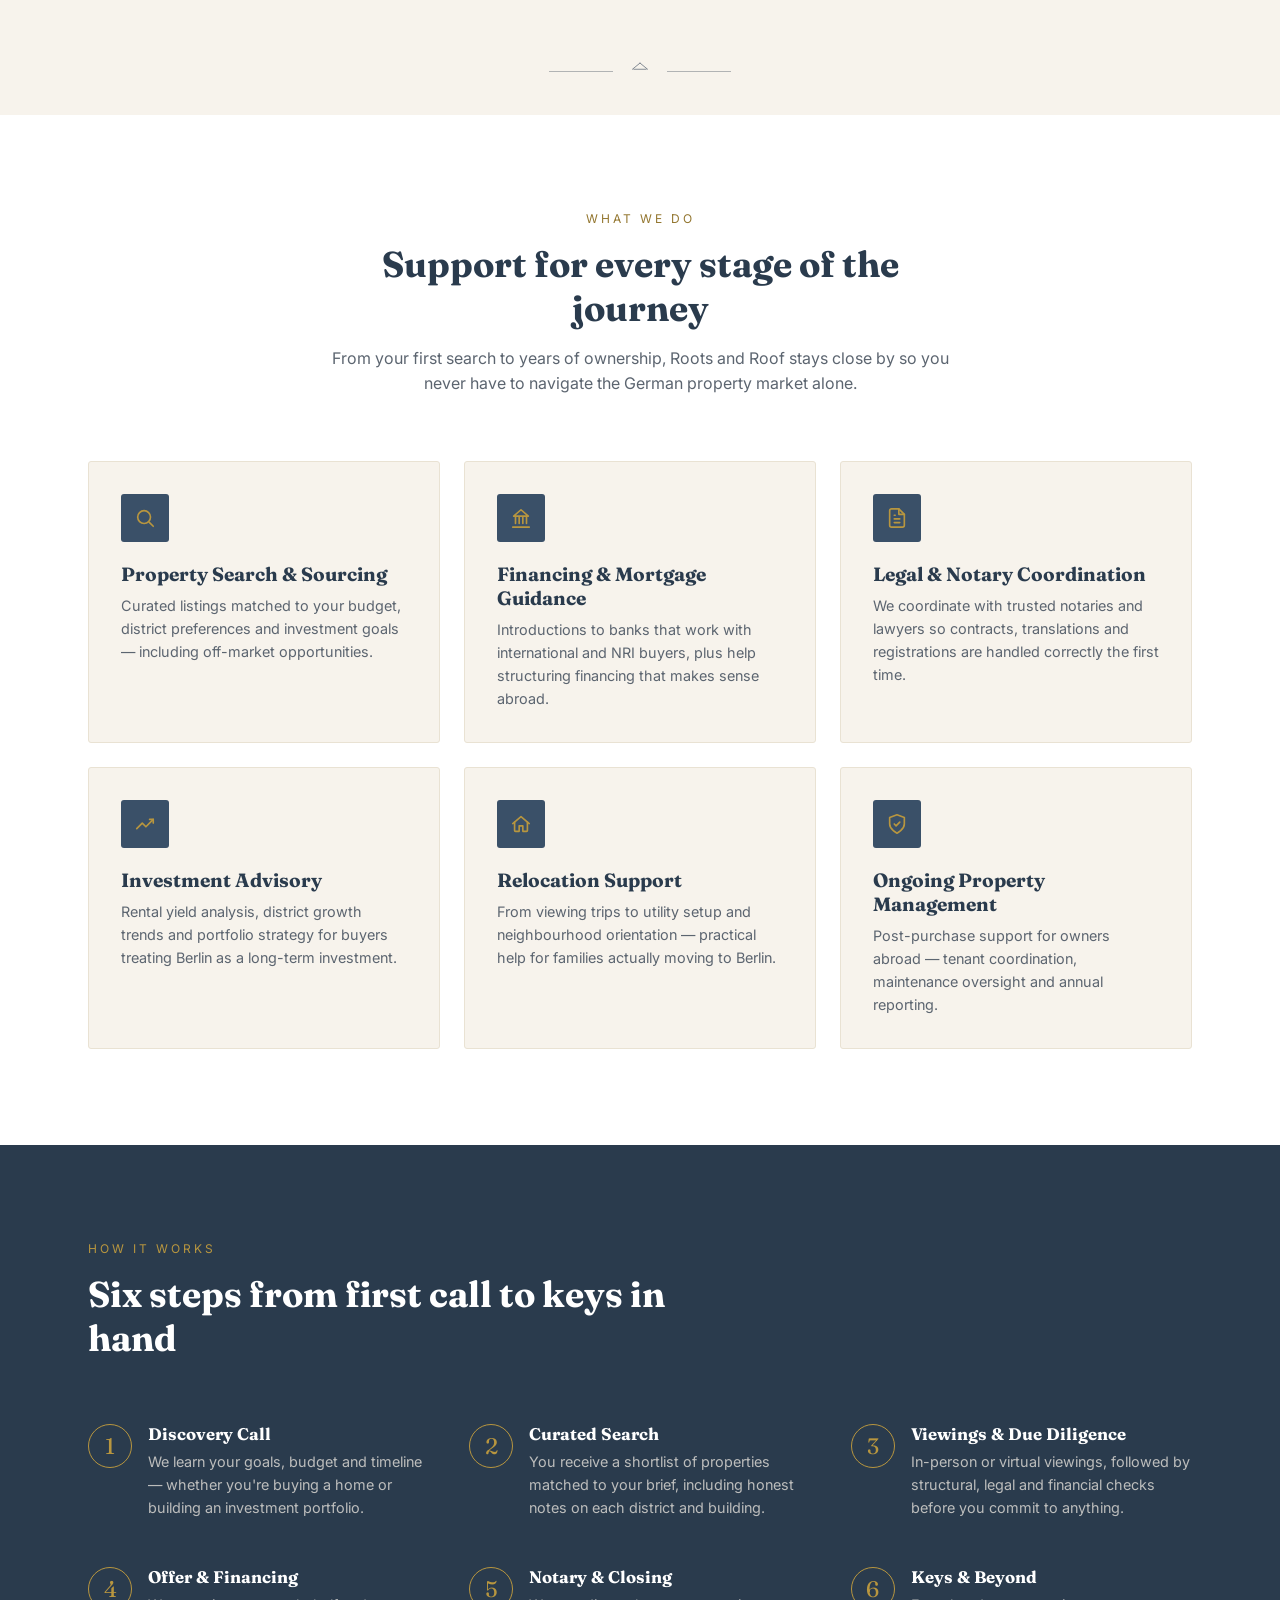
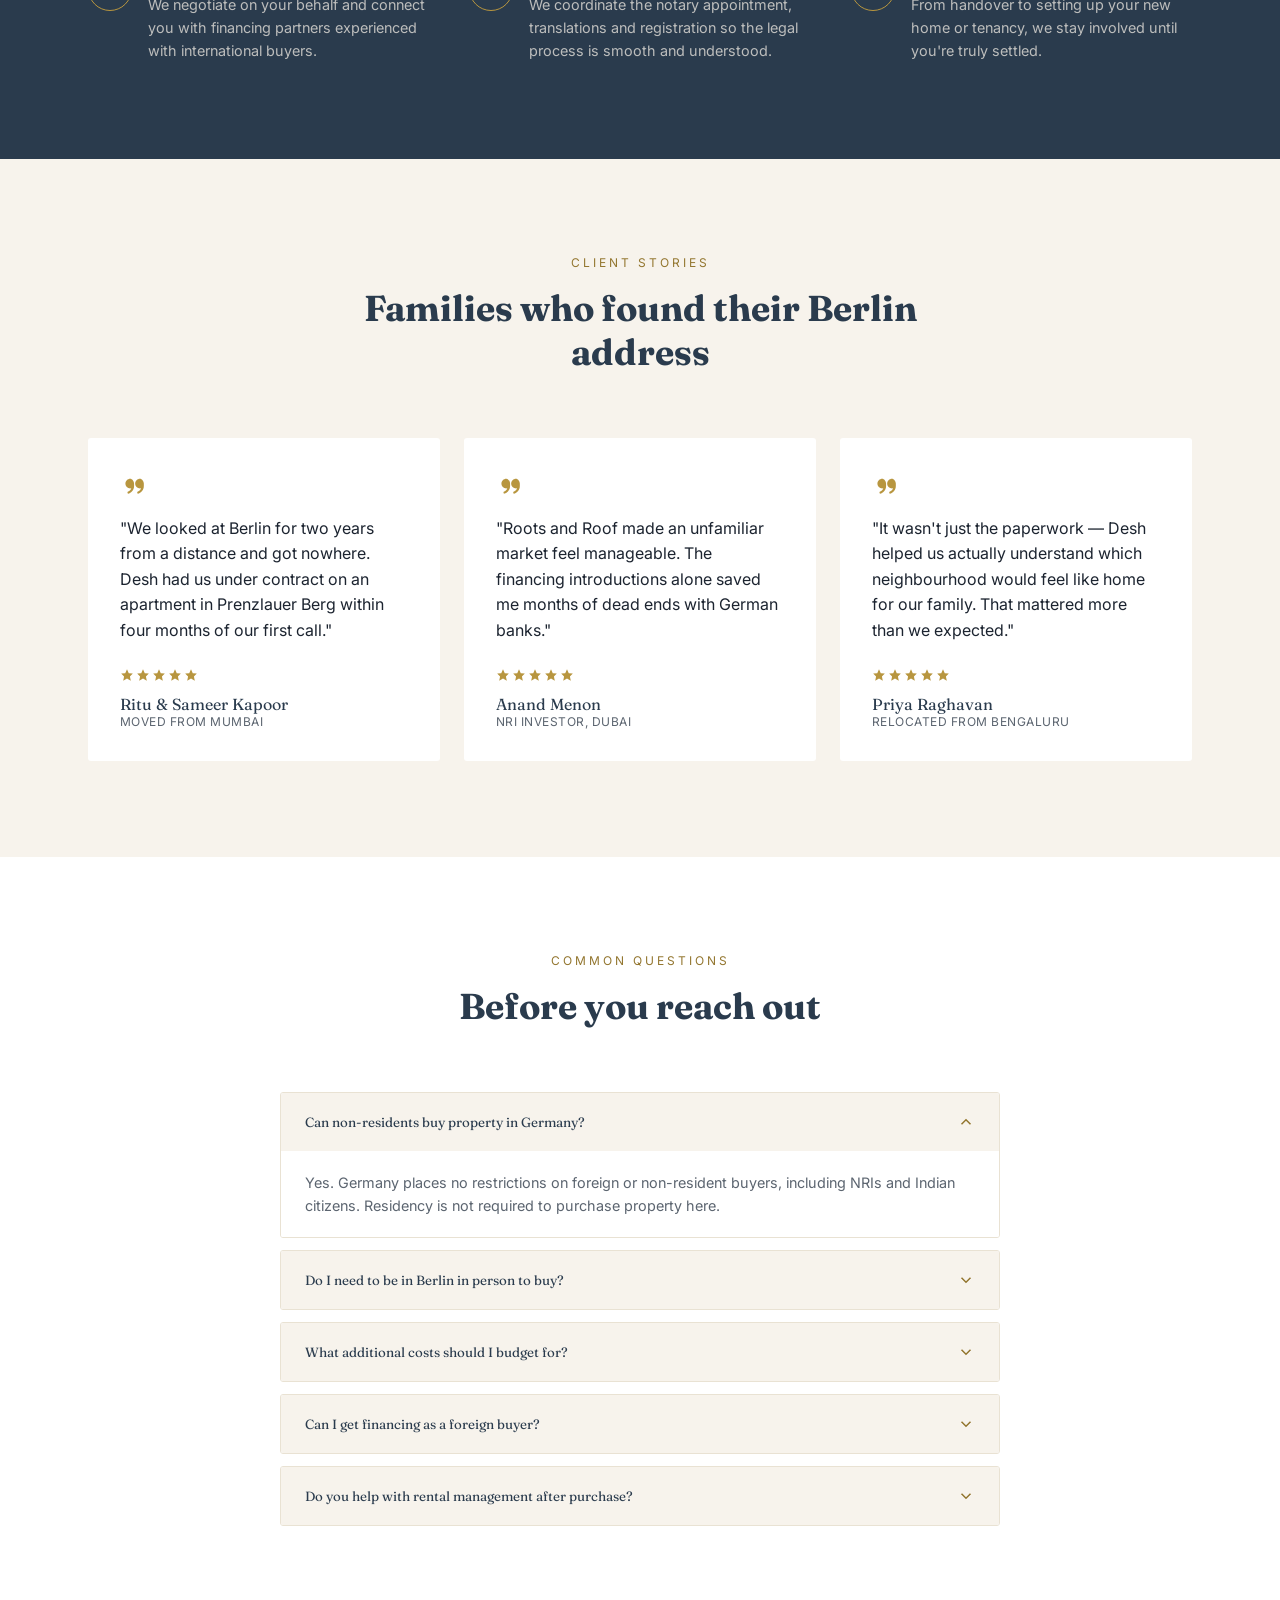
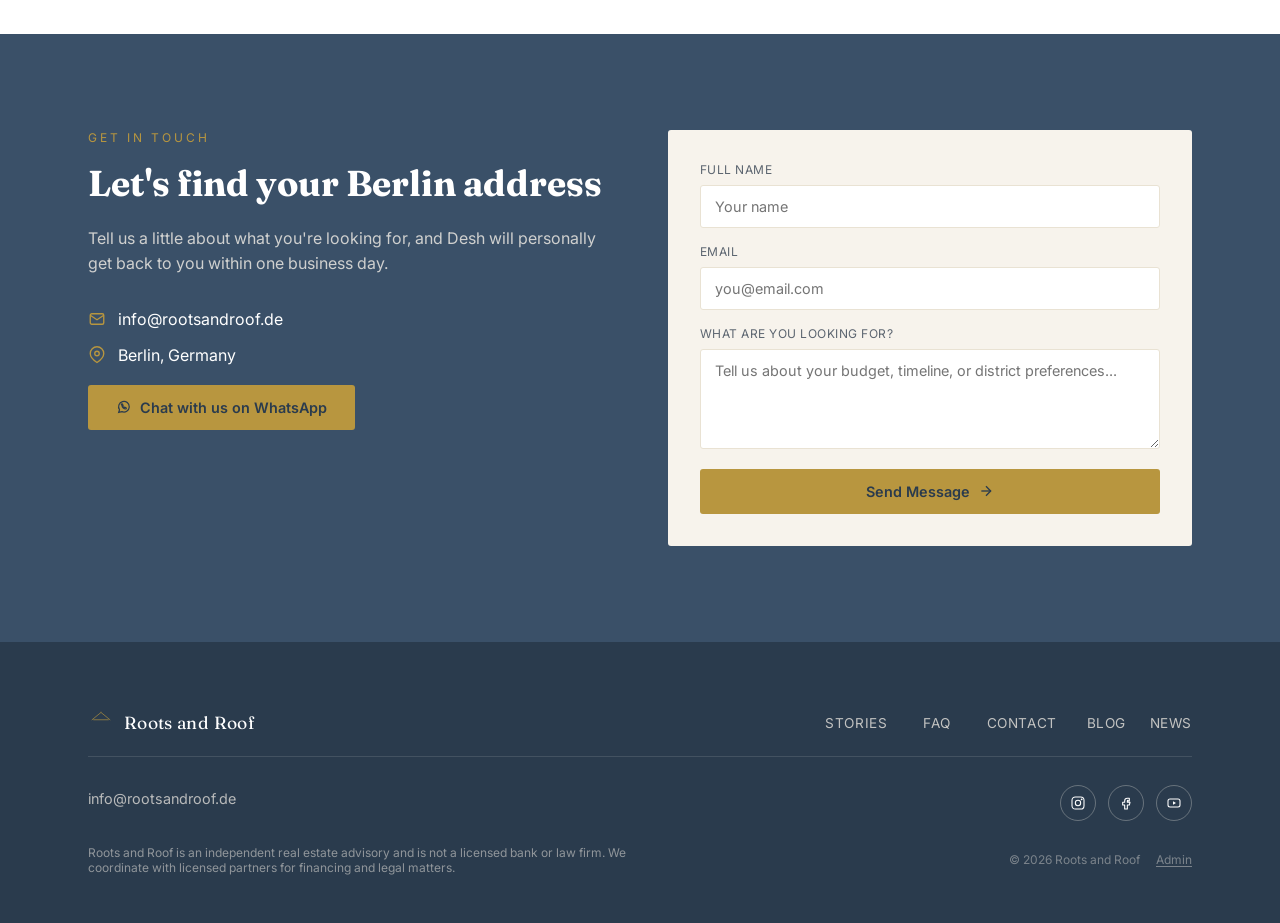
==== commit 2e0d9eee: "Add files via upload" ====
--- a/index.html
+++ b/index.html
@@ -3,29 +3,61 @@
 <head>
 <meta charset="UTF-8" />
 <meta name="viewport" content="width=device-width, initial-scale=1.0" />
-<title>Roots and Roof — Finding Home in Berlin</title>
-<meta name="description" content="Roots and Roof helps Indian diaspora and international buyers navigate the Berlin property market — from search to keys in hand." />
+<title>Roots and Roof — Berlin Property Advisory for Indian Diaspora &amp; International Buyers</title>
+<meta name="description" content="Roots and Roof helps Indian diaspora, NRI investors, and international buyers navigate the Berlin and German property market — from search to keys in hand. Local expertise, personal guidance." />
+<meta name="keywords" content="Berlin real estate, buy property Berlin, NRI real estate Germany, Indian diaspora Berlin property, German property advisor, Berlin apartment buying guide" />
+<link rel="canonical" href="https://rootsandroof.de/" />
+<meta name="robots" content="index, follow" />
+
+<!-- Open Graph / social + AI-crawler previews -->
+<meta property="og:type" content="website" />
+<meta property="og:site_name" content="Roots and Roof" />
+<meta property="og:title" content="Roots and Roof — Finding Home in Berlin" />
+<meta property="og:description" content="Berlin property advisory for Indian diaspora and international buyers, from search to keys in hand." />
+<meta property="og:url" content="https://rootsandroof.de/" />
+<meta property="og:locale" content="en_DE" />
+<meta name="twitter:card" content="summary" />
+<meta name="twitter:title" content="Roots and Roof — Finding Home in Berlin" />
+<meta name="twitter:description" content="Berlin property advisory for Indian diaspora and international buyers." />
+
 <link rel="preconnect" href="https://fonts.googleapis.com">
 <link rel="preconnect" href="https://fonts.gstatic.com" crossorigin>
 <link href="https://fonts.googleapis.com/css2?family=Fraunces:opsz,wght@9..144,400;9..144,500;9..144,600;9..144,700&family=Inter:wght@400;500;600;700&display=swap" rel="stylesheet">
-<link rel="stylesheet" href="css/styles.css?v=11" />
+<link rel="stylesheet" href="css/styles.css?v=16" />
+
+<!-- Structured data: helps Google show rich results, and helps AI answer
+     engines (ChatGPT, Claude, Perplexity, Gemini) understand who you are
+     and cite you accurately when someone asks about Berlin property advisors. -->
+<script type="application/ld+json">
+{
+  "@context": "https://schema.org",
+  "@type": "RealEstateAgent",
+  "name": "Roots and Roof",
+  "description": "Berlin property advisory helping Indian diaspora and international buyers navigate the German real estate market, from search to keys in hand.",
+  "url": "https://rootsandroof.de/",
+  "email": "info@rootsandroof.de",
+  "areaServed": {
+    "@type": "City",
+    "name": "Berlin"
+  },
+  "address": {
+    "@type": "PostalAddress",
+    "addressLocality": "Berlin",
+    "addressCountry": "DE"
+  },
+  "founder": {
+    "@type": "Person",
+    "name": "Desh Bhardwaj"
+  },
+  "knowsLanguage": ["English", "Hindi", "German", "Russian"],
+  "sameAs": []
+}
+</script>
 </head>
 <body>
 
-<!-- NAV -->
-<header class="navbar" id="navbar">
-  <div class="container">
-    <button class="brand-mark" data-scroll="hero" aria-label="Roots and Roof home">
-      <svg width="30" height="30" viewBox="0 0 64 64" fill="none"><path d="M32 6 L54 24 M32 6 L10 24 M14 24 H50" stroke="#b8963f" stroke-width="1.6" stroke-linecap="round" stroke-linejoin="round"/><path d="M32 26 V38 M32 30 C26 34 22 34 17 40 M32 33 C38 37 42 37 47 43 M32 36 C28 41 25 44 20 50 M32 36 C36 41 39 44 44 50" stroke="#b8963f" stroke-width="1.6" stroke-linecap="round" stroke-linejoin="round" opacity="0.9"/></svg>
-      <span id="brand-name">Roots and Roof</span>
-    </button>
-    <nav class="nav-links" id="nav-links"></nav>
-    <button class="nav-toggle" id="nav-toggle" aria-label="Toggle menu">
-      <svg width="24" height="24" viewBox="0 0 24 24" fill="none" stroke="#fff" stroke-width="2"><line x1="3" y1="6" x2="21" y2="6"/><line x1="3" y1="12" x2="21" y2="12"/><line x1="3" y1="18" x2="21" y2="18"/></svg>
-    </button>
-  </div>
-  <div class="nav-mobile" id="nav-mobile"></div>
-</header>
+<!-- NAV (markup injected by js/shared.js so every page stays identical) -->
+<div id="site-header-root"></div>
 
 <!-- HERO -->
 <section class="hero" id="hero">
@@ -153,31 +185,11 @@
   </div>
 </section>
 
-<!-- FOOTER -->
-<footer class="site-footer">
-  <div class="container">
-    <div class="footer-top">
-      <div class="brand-mark">
-        <svg width="26" height="26" viewBox="0 0 64 64" fill="none"><path d="M32 6 L54 24 M32 6 L10 24 M14 24 H50" stroke="#b8963f" stroke-width="1.6" stroke-linecap="round" stroke-linejoin="round"/></svg>
-        <span id="footer-brand-name">Roots and Roof</span>
-      </div>
-      <div style="display:flex;align-items:center;gap:20px;flex-wrap:wrap;">
-        <div class="footer-contact" id="footer-contact"></div>
-        <div class="social-row" id="footer-social"></div>
-      </div>
-    </div>
-    <div class="footer-bottom">
-      <p class="footer-note" id="footer-note"></p>
-      <div class="footer-meta">
-        <p id="footer-copyright"></p>
-        <a href="admin.html">Admin</a>
-      </div>
-    </div>
-  </div>
-</footer>
+<!-- FOOTER (markup injected by js/shared.js so every page stays identical) -->
+<div id="site-footer-root"></div>
 
-<script src="js/content.js?v=11"></script>
-<script src="js/shared.js?v=11"></script>
-<script src="js/main.js?v=11"></script>
+<script src="js/content.js?v=16"></script>
+<script src="js/shared.js?v=16"></script>
+<script src="js/main.js?v=16"></script>
 </body>
 </html>
--- a/css/styles.css
+++ b/css/styles.css
@@ -6,8 +6,8 @@
   /* Navy & champagne-gold — a professional real-estate-advisory palette:
      trustworthy, upscale, and neutral enough to sit well behind a headshot,
      rather than the warm red/terracotta tried previously. */
-  --green: #24344a;        /* deep navy — mid sections (nav-scrolled, contact bg, badge) */
-  --green-dark: #141b26;   /* near-black navy — darkest sections (footer, process, stats) */
+  --green: #3a5068;        /* slate navy — mid sections (nav-scrolled, contact bg, badge) */
+  --green-dark: #2a3b4d;   /* lighter slate navy — footer, process, page banners. Kept clearly off pure-black for comfortable reading. */
   --green-tint: #e8ecf1;   /* cool tint */
   --cream: #f7f3ec;
   --cream-deep: #e9e2d3;
@@ -74,6 +74,7 @@
   background: transparent;
 }
 .navbar.scrolled { background: var(--green); box-shadow: 0 4px 20px rgba(0,0,0,0.15); }
+.navbar.solid { background: var(--green-dark); box-shadow: 0 2px 12px rgba(0,0,0,0.12); }
 .navbar .container {
   height: 80px;
   display: flex;
@@ -88,6 +89,7 @@
   letter-spacing: 0.02em;
 }
 .nav-links { display: flex; align-items: center; gap: 32px; }
+.nav-links a.nav-link,
 .nav-links button.nav-link {
   font-size: 0.8rem;
   text-transform: uppercase;
@@ -95,11 +97,18 @@
   color: var(--cream);
   transition: opacity 0.2s;
 }
+.nav-links a.nav-link:hover,
 .nav-links button.nav-link:hover { opacity: 0.75; }
+.nav-insta { display: inline-flex; align-items: center; gap: 8px; margin-left: 6px; transition: transform 0.2s; }
+.nav-insta:hover { transform: scale(1.1); }
+.nav-insta span { display: none; }
+.nav-mobile .nav-insta span { display: inline; font-size: 0.85rem; text-transform: uppercase; letter-spacing: 0.05em; color: var(--cream); }
+.nav-mobile .nav-insta { padding: 4px 0; }
 .nav-toggle { display: none; }
 .nav-mobile { display: none; flex-direction: column; gap: 16px; padding: 0 24px 24px; background: var(--green); }
 .nav-mobile.open { display: flex; }
-.nav-mobile button { text-align: left; font-size: 0.85rem; text-transform: uppercase; letter-spacing: 0.05em; color: var(--cream); padding: 4px 0; }
+.nav-mobile a,
+.nav-mobile button { text-align: left; font-size: 0.85rem; text-transform: uppercase; letter-spacing: 0.05em; color: var(--cream); padding: 4px 0; display: block; }
 
 @media (max-width: 860px) {
   .nav-links { display: none; }
@@ -293,11 +302,15 @@
 
 /* -------- Footer -------- */
 .site-footer { background: var(--green-dark); padding: 48px 0; }
-.footer-top {
+.footer-row {
   display: flex; align-items: center; justify-content: space-between; flex-wrap: wrap; gap: 24px;
-  padding-bottom: 32px; border-bottom: 1px solid rgba(245,240,232,0.12);
-}
-.footer-top .brand-mark span { font-size: 1.1rem; }
+  padding: 20px 0; border-bottom: 1px solid rgba(245,240,232,0.12);
+}
+.footer-row-links .brand-mark span { font-size: 1.1rem; }
+.footer-links { display: flex; align-items: center; gap: 24px; flex-wrap: wrap; }
+.footer-link { font-size: 0.85rem; color: rgba(245,240,232,0.75); text-transform: uppercase; letter-spacing: 0.04em; }
+.footer-link:hover { color: var(--gold); }
+.footer-row-contact { border-bottom: none; padding-bottom: 0; }
 .footer-contact { display: flex; align-items: center; gap: 16px; font-size: 0.9rem; color: rgba(245,240,232,0.7); }
 .footer-bottom { display: flex; align-items: center; justify-content: space-between; flex-wrap: wrap; gap: 16px; padding-top: 24px; }
 .footer-note { font-size: 0.75rem; color: rgba(245,240,232,0.5); max-width: 560px; }
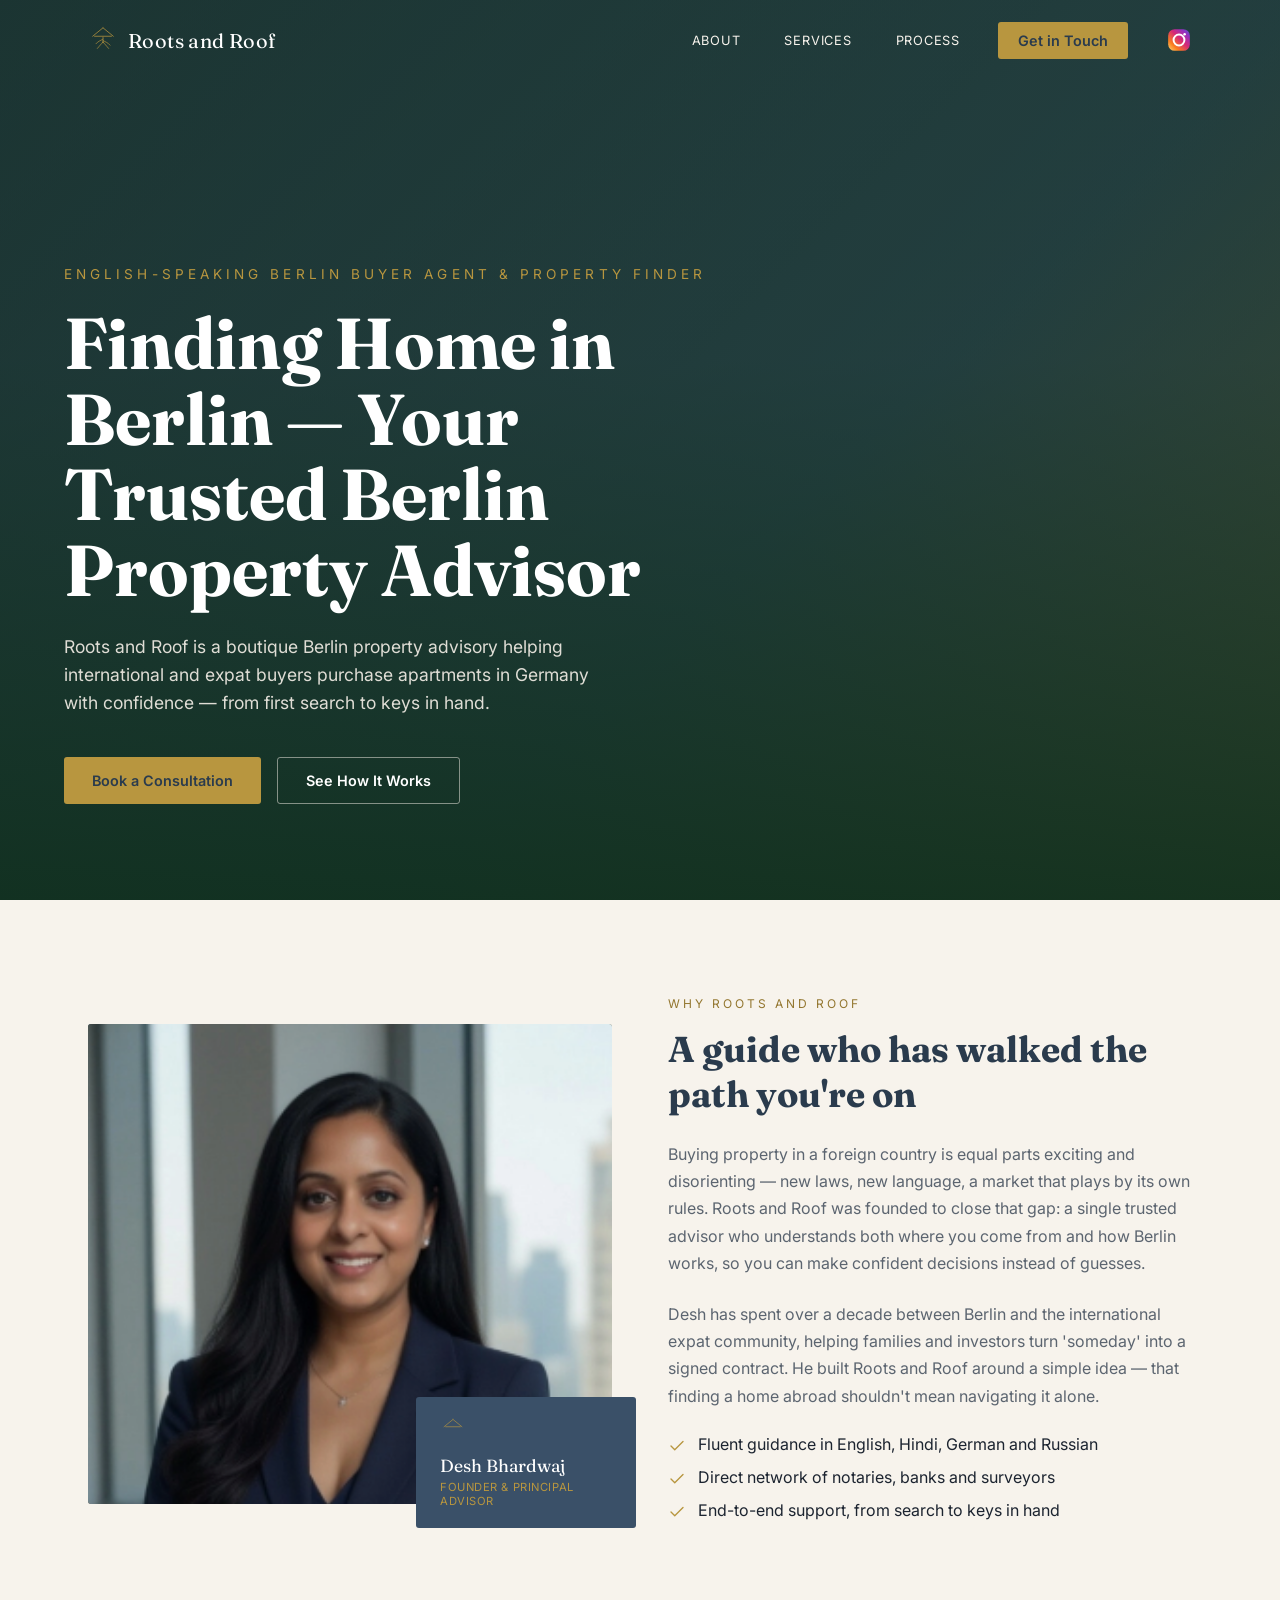
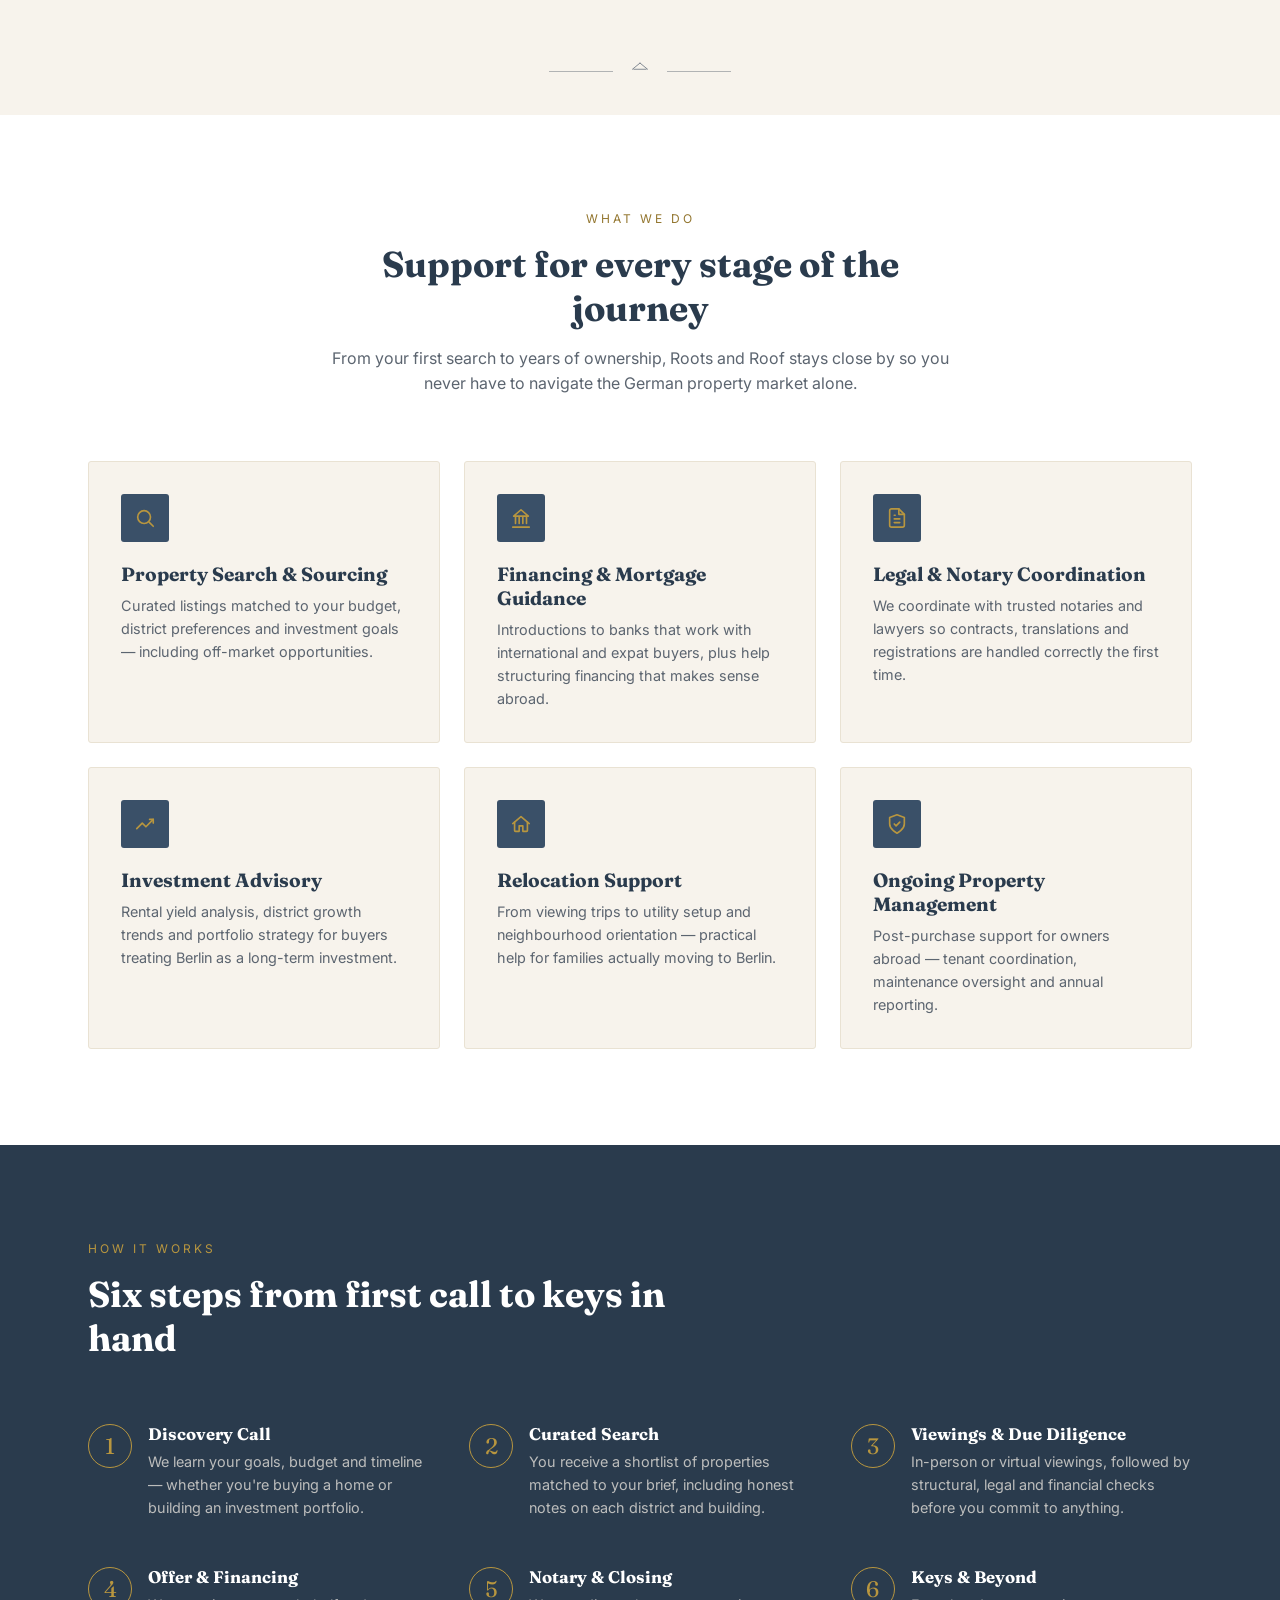
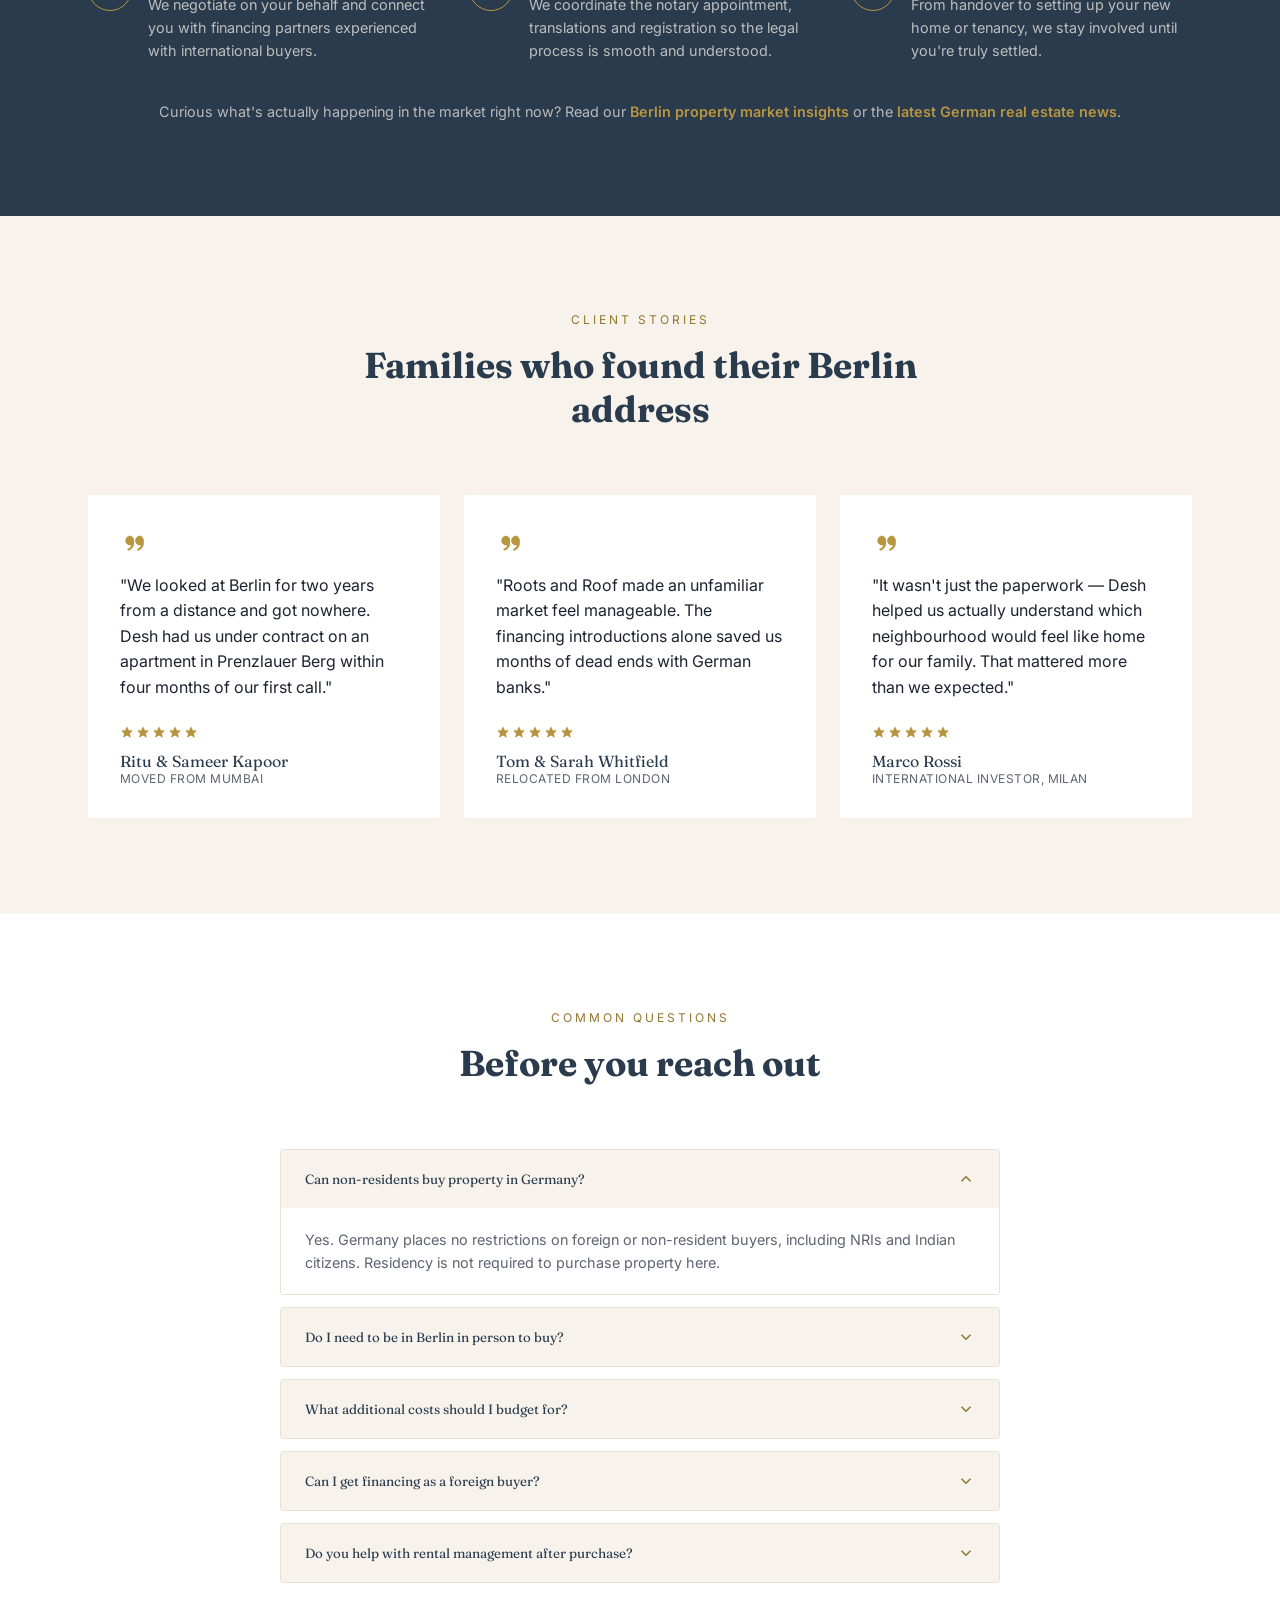
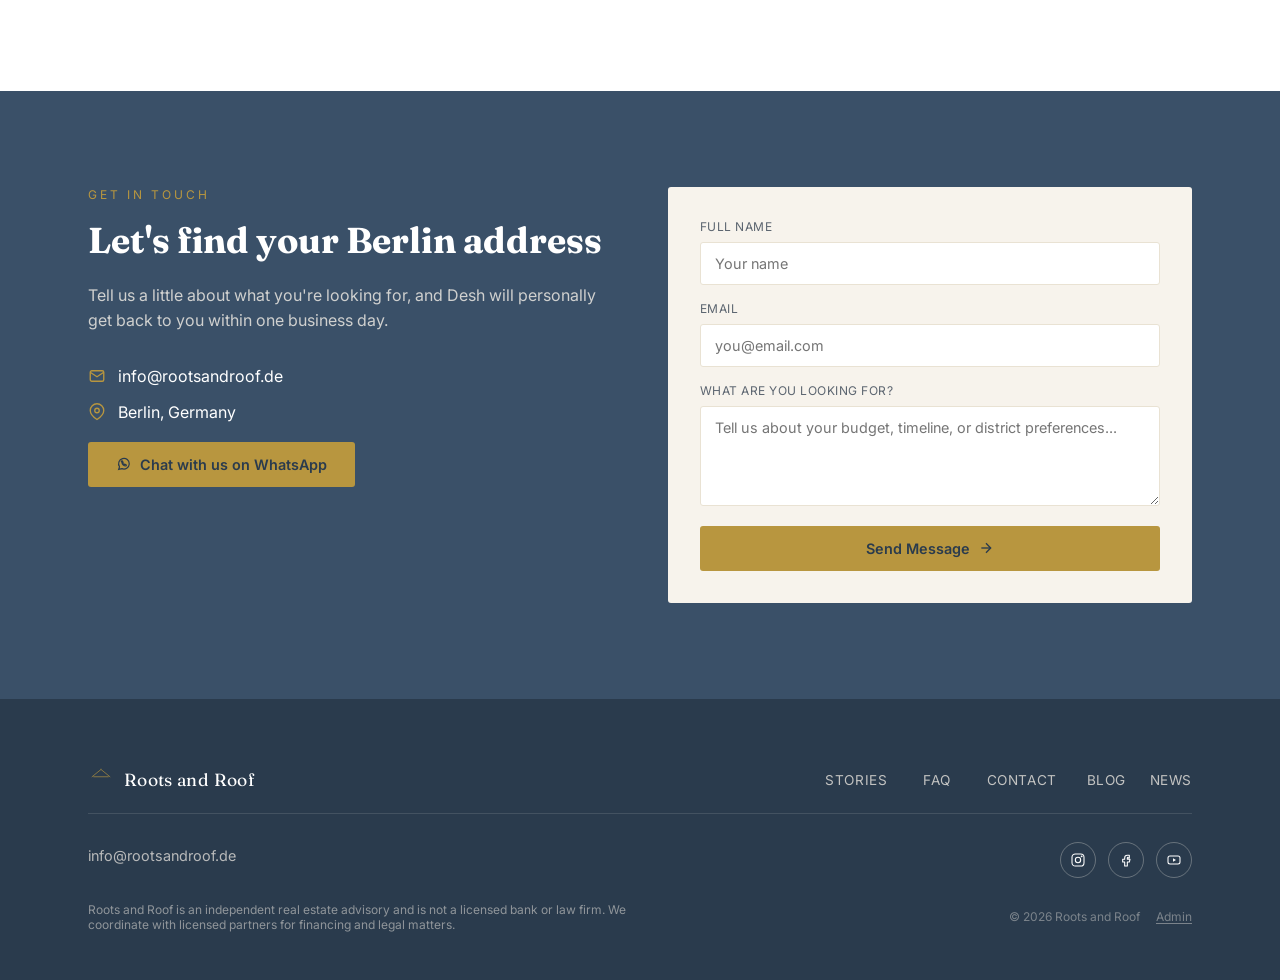
==== commit 5eebecfa: "Add files via upload" ====
--- a/index.html
+++ b/index.html
@@ -3,27 +3,27 @@
 <head>
 <meta charset="UTF-8" />
 <meta name="viewport" content="width=device-width, initial-scale=1.0" />
-<title>Roots and Roof — Berlin Property Advisory for Indian Diaspora &amp; International Buyers</title>
-<meta name="description" content="Roots and Roof helps Indian diaspora, NRI investors, and international buyers navigate the Berlin and German property market — from search to keys in hand. Local expertise, personal guidance." />
-<meta name="keywords" content="Berlin real estate, buy property Berlin, NRI real estate Germany, Indian diaspora Berlin property, German property advisor, Berlin apartment buying guide" />
+<title>Berlin Property Advisor &amp; Buyer Agent | Roots and Roof</title>
+<meta name="description" content="English-speaking Berlin property advisor helping international and expat buyers find, negotiate, and buy apartments in Germany — from search to keys in hand." />
+<meta name="keywords" content="Berlin property advisor, Berlin buyer agent, Berlin property finder, buy apartment in Berlin as a foreigner, English-speaking real estate consultant Berlin, Berlin property investment advisor" />
 <link rel="canonical" href="https://rootsandroof.de/" />
 <meta name="robots" content="index, follow" />
 
 <!-- Open Graph / social + AI-crawler previews -->
 <meta property="og:type" content="website" />
 <meta property="og:site_name" content="Roots and Roof" />
-<meta property="og:title" content="Roots and Roof — Finding Home in Berlin" />
-<meta property="og:description" content="Berlin property advisory for Indian diaspora and international buyers, from search to keys in hand." />
+<meta property="og:title" content="Berlin Property Advisor & Buyer Agent | Roots and Roof" />
+<meta property="og:description" content="English-speaking Berlin property advisor helping international and expat buyers find and buy apartments in Germany." />
 <meta property="og:url" content="https://rootsandroof.de/" />
 <meta property="og:locale" content="en_DE" />
 <meta name="twitter:card" content="summary" />
-<meta name="twitter:title" content="Roots and Roof — Finding Home in Berlin" />
-<meta name="twitter:description" content="Berlin property advisory for Indian diaspora and international buyers." />
+<meta name="twitter:title" content="Berlin Property Advisor & Buyer Agent | Roots and Roof" />
+<meta name="twitter:description" content="English-speaking Berlin property advisor for international and expat buyers." />
 
 <link rel="preconnect" href="https://fonts.googleapis.com">
 <link rel="preconnect" href="https://fonts.gstatic.com" crossorigin>
 <link href="https://fonts.googleapis.com/css2?family=Fraunces:opsz,wght@9..144,400;9..144,500;9..144,600;9..144,700&family=Inter:wght@400;500;600;700&display=swap" rel="stylesheet">
-<link rel="stylesheet" href="css/styles.css?v=16" />
+<link rel="stylesheet" href="css/styles.css?v=18" />
 
 <!-- Structured data: helps Google show rich results, and helps AI answer
      engines (ChatGPT, Claude, Perplexity, Gemini) understand who you are
@@ -33,13 +33,14 @@
   "@context": "https://schema.org",
   "@type": "RealEstateAgent",
   "name": "Roots and Roof",
-  "description": "Berlin property advisory helping Indian diaspora and international buyers navigate the German real estate market, from search to keys in hand.",
+  "alternateName": "Roots and Roof Berlin Property Advisor",
+  "description": "Berlin property advisor and buyer agent helping international and expat buyers find, negotiate, and buy apartments in Germany, from search to keys in hand.",
   "url": "https://rootsandroof.de/",
   "email": "info@rootsandroof.de",
-  "areaServed": {
-    "@type": "City",
-    "name": "Berlin"
-  },
+  "areaServed": [
+    { "@type": "City", "name": "Berlin" },
+    { "@type": "Country", "name": "Germany" }
+  ],
   "address": {
     "@type": "PostalAddress",
     "addressLocality": "Berlin",
@@ -50,7 +51,60 @@
     "name": "Desh Bhardwaj"
   },
   "knowsLanguage": ["English", "Hindi", "German", "Russian"],
-  "sameAs": []
+  "priceRange": "$$",
+  "sameAs": [
+    "https://instagram.com/rootsandroof",
+    "https://facebook.com/rootsandroof",
+    "https://youtube.com/@rootsandroof"
+  ]
+}
+</script>
+<script type="application/ld+json">
+{
+  "@context": "https://schema.org",
+  "@type": "FAQPage",
+  "mainEntity": [
+    {
+      "@type": "Question",
+      "name": "Can non-residents buy property in Germany?",
+      "acceptedAnswer": {
+        "@type": "Answer",
+        "text": "Yes. Germany places no restrictions on foreign or non-resident buyers, including NRIs and Indian citizens. Residency is not required to purchase property here."
+      }
+    },
+    {
+      "@type": "Question",
+      "name": "Do I need to be in Berlin in person to buy?",
+      "acceptedAnswer": {
+        "@type": "Answer",
+        "text": "Not necessarily. Viewings can often be done virtually, and the notary appointment can be handled via power of attorney in many cases. A Berlin property advisor can confirm what's realistic for your situation."
+      }
+    },
+    {
+      "@type": "Question",
+      "name": "What additional costs should I budget for when buying property in Berlin?",
+      "acceptedAnswer": {
+        "@type": "Answer",
+        "text": "Beyond the purchase price, expect notary and registration fees, real estate transfer tax, and possibly agent commission — typically 8-12% combined on top of the purchase price."
+      }
+    },
+    {
+      "@type": "Question",
+      "name": "Can I get financing as a foreign buyer in Germany?",
+      "acceptedAnswer": {
+        "@type": "Answer",
+        "text": "Yes, though terms vary by bank and residency status. Working with lenders experienced in financing international and expat buyers makes the process considerably smoother."
+      }
+    },
+    {
+      "@type": "Question",
+      "name": "Do you help with rental management after purchase?",
+      "acceptedAnswer": {
+        "@type": "Answer",
+        "text": "Yes — many international investors buy in Berlin as an investment while based abroad, so ongoing coordination for tenants, maintenance, and annual reporting is a common part of the service."
+      }
+    }
+  ]
 }
 </script>
 </head>
@@ -61,14 +115,14 @@
 
 <!-- HERO -->
 <section class="hero" id="hero">
-  <div class="hero-bg"><img id="hero-bg-img" alt="" onerror="this.classList.add('img-broken')" onload="this.classList.remove('img-broken')" /></div>
+  <div class="hero-bg"><img id="hero-bg-img" alt="Berlin skyline — Roots and Roof Berlin property advisor" onerror="this.classList.add('img-broken')" onload="this.classList.remove('img-broken')" /></div>
   <div class="container hero-content">
-    <p class="hero-eyebrow reveal" id="hero-eyebrow"></p>
-    <h1 class="reveal" id="hero-headline"></h1>
-    <p class="hero-sub reveal" id="hero-sub"></p>
+    <p class="hero-eyebrow reveal" id="hero-eyebrow">English-Speaking Berlin Buyer Agent &amp; Property Finder</p>
+    <h1 class="reveal" id="hero-headline">Finding Home in Berlin — Your Trusted Berlin Property Advisor</h1>
+    <p class="hero-sub reveal" id="hero-sub">Roots and Roof is a boutique Berlin property advisory helping international and expat buyers purchase apartments in Germany with confidence — from first search to keys in hand.</p>
     <div class="hero-actions reveal">
-      <button class="btn btn-gold" id="hero-cta-primary" data-scroll="contact"></button>
-      <button class="btn btn-outline" id="hero-cta-secondary" data-scroll="process"></button>
+      <button class="btn btn-gold" id="hero-cta-primary" data-scroll="contact">Book a Consultation</button>
+      <button class="btn btn-outline" id="hero-cta-secondary" data-scroll="process">See How It Works</button>
     </div>
   </div>
 </section>
@@ -78,20 +132,24 @@
   <div class="container about-grid">
     <div class="reveal">
       <div class="about-photo">
-        <img id="about-photo" alt="" onerror="this.classList.add('img-broken')" onload="this.classList.remove('img-broken')" />
+        <img id="about-photo" alt="Desh Bhardwaj, Founder of Roots and Roof, Berlin property advisor" onerror="this.classList.add('img-broken')" onload="this.classList.remove('img-broken')" />
         <div class="about-badge">
           <svg width="26" height="26" viewBox="0 0 64 64" fill="none"><path d="M32 6 L54 24 M32 6 L10 24 M14 24 H50" stroke="#b8963f" stroke-width="1.6" stroke-linecap="round" stroke-linejoin="round"/></svg>
-          <p class="name" id="about-owner-name"></p>
-          <p class="title" id="about-owner-title"></p>
+          <p class="name" id="about-owner-name">Desh Bhardwaj</p>
+          <p class="title" id="about-owner-title">Founder &amp; Principal Advisor</p>
         </div>
       </div>
     </div>
     <div>
-      <p class="eyebrow reveal" id="about-eyebrow"></p>
-      <h2 class="reveal" id="about-heading"></h2>
-      <p class="body-text reveal" id="about-body"></p>
-      <p class="body-text reveal" id="about-owner-bio"></p>
-      <ul class="highlight-list reveal" id="about-highlights"></ul>
+      <p class="eyebrow reveal" id="about-eyebrow">Why Roots and Roof</p>
+      <h2 class="reveal" id="about-heading">A guide who has walked the path you're on</h2>
+      <p class="body-text reveal" id="about-body">Buying property in a foreign country is equal parts exciting and disorienting — new laws, new language, a market that plays by its own rules. Roots and Roof was founded to close that gap: a single trusted Berlin property advisor who understands both where you come from and how Berlin works, so you can make confident decisions instead of guesses.</p>
+      <p class="body-text reveal" id="about-owner-bio">Desh has spent over a decade between Berlin and the international expat community, helping families and investors turn 'someday' into a signed contract. He built Roots and Roof around a simple idea — that finding a home abroad shouldn't mean navigating it alone.</p>
+      <ul class="highlight-list reveal" id="about-highlights">
+        <li><svg width="18" height="18" viewBox="0 0 24 24" fill="none" stroke="currentColor" stroke-width="1.8" stroke-linecap="round" stroke-linejoin="round" style="color:var(--gold)"><polyline points="20 6 9 17 4 12"/></svg><span>Fluent guidance in English, Hindi, German and Russian</span></li>
+        <li><svg width="18" height="18" viewBox="0 0 24 24" fill="none" stroke="currentColor" stroke-width="1.8" stroke-linecap="round" stroke-linejoin="round" style="color:var(--gold)"><polyline points="20 6 9 17 4 12"/></svg><span>Direct network of notaries, banks and surveyors</span></li>
+        <li><svg width="18" height="18" viewBox="0 0 24 24" fill="none" stroke="currentColor" stroke-width="1.8" stroke-linecap="round" stroke-linejoin="round" style="color:var(--gold)"><polyline points="20 6 9 17 4 12"/></svg><span>End-to-end support, from search to keys in hand</span></li>
+      </ul>
     </div>
   </div>
 </section>
@@ -108,7 +166,38 @@
       <h2>Support for every stage of the journey</h2>
       <p class="desc">From your first search to years of ownership, Roots and Roof stays close by so you never have to navigate the German property market alone.</p>
     </div>
-    <div class="service-grid" id="service-grid"></div>
+    <div class="service-grid" id="service-grid">
+      <div class="service-card reveal">
+        <div class="service-icon"><svg width="22" height="22" viewBox="0 0 24 24" fill="none" stroke="currentColor" stroke-width="1.8" stroke-linecap="round" stroke-linejoin="round" style="color:var(--gold)"><circle cx="11" cy="11" r="7"/><path d="m21 21-4.3-4.3"/></svg></div>
+        <h3>Property Search &amp; Sourcing</h3>
+        <p>Curated listings matched to your budget, district preferences and investment goals — including off-market opportunities.</p>
+      </div>
+      <div class="service-card reveal">
+        <div class="service-icon"><svg width="22" height="22" viewBox="0 0 24 24" fill="none" stroke="currentColor" stroke-width="1.8" stroke-linecap="round" stroke-linejoin="round" style="color:var(--gold)"><path d="M3 22h18M6 18v-8M10 18v-8M14 18v-8M18 18v-8M4 10h16L12 3 4 10Z"/></svg></div>
+        <h3>Financing &amp; Mortgage Guidance</h3>
+        <p>Introductions to banks that work with international and expat buyers, plus help structuring financing that makes sense abroad.</p>
+      </div>
+      <div class="service-card reveal">
+        <div class="service-icon"><svg width="22" height="22" viewBox="0 0 24 24" fill="none" stroke="currentColor" stroke-width="1.8" stroke-linecap="round" stroke-linejoin="round" style="color:var(--gold)"><path d="M14 2H6a2 2 0 0 0-2 2v16a2 2 0 0 0 2 2h12a2 2 0 0 0 2-2V8z"/><path d="M14 2v6h6"/></svg></div>
+        <h3>Legal &amp; Notary Coordination</h3>
+        <p>We coordinate with trusted notaries and lawyers so contracts, translations and registrations are handled correctly the first time.</p>
+      </div>
+      <div class="service-card reveal">
+        <div class="service-icon"><svg width="22" height="22" viewBox="0 0 24 24" fill="none" stroke="currentColor" stroke-width="1.8" stroke-linecap="round" stroke-linejoin="round" style="color:var(--gold)"><path d="m3 17 6-6 4 4 8-8"/><path d="M17 7h4v4"/></svg></div>
+        <h3>Investment Advisory</h3>
+        <p>Rental yield analysis, district growth trends and portfolio strategy for buyers treating Berlin as a long-term investment.</p>
+      </div>
+      <div class="service-card reveal">
+        <div class="service-icon"><svg width="22" height="22" viewBox="0 0 24 24" fill="none" stroke="currentColor" stroke-width="1.8" stroke-linecap="round" stroke-linejoin="round" style="color:var(--gold)"><path d="M3 11.5 12 4l9 7.5"/><path d="M5 10v9a1 1 0 0 0 1 1h4v-6h4v6h4a1 1 0 0 0 1-1v-9"/></svg></div>
+        <h3>Relocation Support</h3>
+        <p>From viewing trips to utility setup and neighbourhood orientation — practical help for families actually moving to Berlin.</p>
+      </div>
+      <div class="service-card reveal">
+        <div class="service-icon"><svg width="22" height="22" viewBox="0 0 24 24" fill="none" stroke="currentColor" stroke-width="1.8" stroke-linecap="round" stroke-linejoin="round" style="color:var(--gold)"><path d="M12 22s8-4 8-10V5l-8-3-8 3v7c0 6 8 10 8 10Z"/><path d="m9 12 2 2 4-4"/></svg></div>
+        <h3>Ongoing Property Management</h3>
+        <p>Post-purchase support for owners abroad — tenant coordination, maintenance oversight and annual reporting.</p>
+      </div>
+    </div>
   </div>
 </section>
 
@@ -119,7 +208,17 @@
       <p class="eyebrow">How It Works</p>
       <h2>Six steps from first call to keys in hand</h2>
     </div>
-    <div class="process-grid" id="process-grid"></div>
+    <div class="process-grid" id="process-grid">
+      <div class="process-step reveal"><div class="process-num">1</div><div><h3>Discovery Call</h3><p>We learn your goals, budget and timeline — whether you're buying a home or building an investment portfolio.</p></div></div>
+      <div class="process-step reveal"><div class="process-num">2</div><div><h3>Curated Search</h3><p>You receive a shortlist of properties matched to your brief, including honest notes on each district and building.</p></div></div>
+      <div class="process-step reveal"><div class="process-num">3</div><div><h3>Viewings &amp; Due Diligence</h3><p>In-person or virtual viewings, followed by structural, legal and financial checks before you commit to anything.</p></div></div>
+      <div class="process-step reveal"><div class="process-num">4</div><div><h3>Offer &amp; Financing</h3><p>We negotiate on your behalf and connect you with financing partners experienced with international buyers.</p></div></div>
+      <div class="process-step reveal"><div class="process-num">5</div><div><h3>Notary &amp; Closing</h3><p>We coordinate the notary appointment, translations and registration so the legal process is smooth and understood.</p></div></div>
+      <div class="process-step reveal"><div class="process-num">6</div><div><h3>Keys &amp; Beyond</h3><p>From handover to setting up your new home or tenancy, we stay involved until you're truly settled.</p></div></div>
+    </div>
+    <p class="reveal" style="text-align:center;margin-top:40px;color:rgba(245,240,232,0.7);font-size:0.9rem;">
+      Curious what's actually happening in the market right now? Read our <a href="blog.html" style="color:var(--gold);font-weight:600;">Berlin property market insights</a> or the <a href="news.html" style="color:var(--gold);font-weight:600;">latest German real estate news</a>.
+    </p>
   </div>
 </section>
 
@@ -130,7 +229,23 @@
       <p class="eyebrow">Client Stories</p>
       <h2>Families who found their Berlin address</h2>
     </div>
-    <div class="testi-grid" id="testi-grid"></div>
+    <div class="testi-grid" id="testi-grid">
+      <div class="testi-card reveal">
+        <p class="quote-text">"We looked at Berlin for two years from a distance and got nowhere. Desh had us under contract on an apartment in Prenzlauer Berg within four months of our first call."</p>
+        <p class="name">Ritu &amp; Sameer Kapoor</p>
+        <p class="loc">Moved from Mumbai</p>
+      </div>
+      <div class="testi-card reveal">
+        <p class="quote-text">"Roots and Roof made an unfamiliar market feel manageable. The financing introductions alone saved us months of dead ends with German banks."</p>
+        <p class="name">Tom &amp; Sarah Whitfield</p>
+        <p class="loc">Relocated from London</p>
+      </div>
+      <div class="testi-card reveal">
+        <p class="quote-text">"It wasn't just the paperwork — Desh helped us actually understand which neighbourhood would feel like home for our family. That mattered more than we expected."</p>
+        <p class="name">Marco Rossi</p>
+        <p class="loc">International Investor, Milan</p>
+      </div>
+    </div>
   </div>
 </section>
 
@@ -141,7 +256,28 @@
       <p class="eyebrow">Common Questions</p>
       <h2>Before you reach out</h2>
     </div>
-    <div class="faq-wrap" id="faq-wrap"></div>
+    <div class="faq-wrap" id="faq-wrap">
+      <div class="faq-item open" data-idx="0">
+        <button class="faq-q"><span>Can non-residents buy property in Germany?</span><svg width="18" height="18" viewBox="0 0 24 24" fill="none" stroke="currentColor" stroke-width="2"><polyline points="6 9 12 15 18 9"/></svg></button>
+        <div class="faq-a"><p>Yes. Germany places no restrictions on foreign or non-resident buyers, including NRIs and Indian citizens. Residency is not required to purchase property here.</p></div>
+      </div>
+      <div class="faq-item" data-idx="1">
+        <button class="faq-q"><span>Do I need to be in Berlin in person to buy?</span><svg width="18" height="18" viewBox="0 0 24 24" fill="none" stroke="currentColor" stroke-width="2"><polyline points="6 9 12 15 18 9"/></svg></button>
+        <div class="faq-a"><p>Not necessarily. Viewings can often be done virtually, and the notary appointment can be handled via power of attorney in many cases. A Berlin property advisor can confirm what's realistic for your situation.</p></div>
+      </div>
+      <div class="faq-item" data-idx="2">
+        <button class="faq-q"><span>What additional costs should I budget for when buying property in Berlin?</span><svg width="18" height="18" viewBox="0 0 24 24" fill="none" stroke="currentColor" stroke-width="2"><polyline points="6 9 12 15 18 9"/></svg></button>
+        <div class="faq-a"><p>Beyond the purchase price, expect notary and registration fees, real estate transfer tax, and possibly agent commission — typically 8-12% combined on top of the purchase price.</p></div>
+      </div>
+      <div class="faq-item" data-idx="3">
+        <button class="faq-q"><span>Can I get financing as a foreign buyer in Germany?</span><svg width="18" height="18" viewBox="0 0 24 24" fill="none" stroke="currentColor" stroke-width="2"><polyline points="6 9 12 15 18 9"/></svg></button>
+        <div class="faq-a"><p>Yes, though terms vary by bank and residency status. Working with lenders experienced in financing international and expat buyers makes the process considerably smoother.</p></div>
+      </div>
+      <div class="faq-item" data-idx="4">
+        <button class="faq-q"><span>Do you help with rental management after purchase?</span><svg width="18" height="18" viewBox="0 0 24 24" fill="none" stroke="currentColor" stroke-width="2"><polyline points="6 9 12 15 18 9"/></svg></button>
+        <div class="faq-a"><p>Yes — many international investors buy in Berlin as an investment while based abroad, so ongoing coordination for tenants, maintenance, and annual reporting is a common part of the service.</p></div>
+      </div>
+    </div>
   </div>
 </section>
 
@@ -188,8 +324,8 @@
 <!-- FOOTER (markup injected by js/shared.js so every page stays identical) -->
 <div id="site-footer-root"></div>
 
-<script src="js/content.js?v=16"></script>
-<script src="js/shared.js?v=16"></script>
-<script src="js/main.js?v=16"></script>
+<script src="js/content.js?v=18"></script>
+<script src="js/shared.js?v=18"></script>
+<script src="js/main.js?v=18"></script>
 </body>
 </html>
--- a/css/styles.css
+++ b/css/styles.css
@@ -33,10 +33,12 @@
 img { max-width: 100%; display: block; }
 a { text-decoration: none; color: inherit; }
 button { font-family: inherit; cursor: pointer; border: none; background: none; }
-input, textarea { font-family: inherit; font-size: 0.9rem; }
+input, textarea { font-family: inherit; font-size: 16px; }
+@media (min-width: 700px) { input, textarea { font-size: 0.9rem; } }
 ul { list-style: none; margin: 0; padding: 0; }
-.container { max-width: 1152px; margin: 0 auto; padding: 0 24px; }
-.section { padding: 96px 0; }
+.container { max-width: 1152px; margin: 0 auto; padding: 0 20px; }
+.section { padding: 56px 0; }
+@media (min-width: 700px) { .container { padding: 0 24px; } .section { padding: 96px 0; } }
 h1, h2, h3 { font-family: var(--font-display); margin: 0; }
 p { margin: 0; }
 
@@ -134,11 +136,14 @@
   position: absolute; inset: 0;
   background: linear-gradient(180deg, rgba(15,47,28,0.55) 0%, rgba(15,47,28,0.55) 40%, rgba(15,47,28,0.92) 100%);
 }
-.hero-content { position: relative; padding: 160px 0 96px; width: 100%; }
+.hero-content { position: relative; padding: 120px 0 64px; width: 100%; }
+@media (min-width: 700px) { .hero-content { padding: 160px 0 96px; } }
 .hero-eyebrow { color: var(--gold); text-transform: uppercase; font-size: 0.85rem; letter-spacing: 0.3em; margin-bottom: 24px; }
 .hero h1 { font-size: clamp(2.75rem, 6vw, 4.5rem); line-height: 1.05; color: var(--white); max-width: 720px; margin-bottom: 24px; }
 .hero-sub { font-size: 1.1rem; max-width: 560px; color: rgba(245,240,232,0.9); line-height: 1.6; margin-bottom: 40px; }
 .hero-actions { display: flex; gap: 16px; flex-wrap: wrap; }
+.hero-actions .btn { flex: 1 1 100%; justify-content: center; }
+@media (min-width: 480px) { .hero-actions .btn { flex: 0 0 auto; } }
 
 /* -------- Divider -------- */
 .divider { display: flex; align-items: center; justify-content: center; gap: 16px; padding: 32px 0; }
@@ -146,18 +151,22 @@
 
 /* -------- About -------- */
 .about { background: var(--cream); }
-.about-grid { display: grid; grid-template-columns: 1fr 1fr; gap: 56px; align-items: center; }
+.about-grid { display: grid; grid-template-columns: 1fr; gap: 32px; align-items: center; }
 .about-photo {
   position: relative;
-  min-height: 480px;
+  min-height: 320px;
   background: linear-gradient(135deg, var(--green) 0%, var(--gold-dark) 100%);
   border-radius: 3px;
 }
-.about-photo img { width: 100%; height: 480px; object-fit: cover; object-position: center 15%; border-radius: 3px; display: block; }
+.about-photo img { width: 100%; height: 320px; object-fit: cover; object-position: center 15%; border-radius: 3px; display: block; }
 .about-photo img.img-broken { display: none; }
+@media (min-width: 700px) {
+  .about-photo { min-height: 480px; }
+  .about-photo img { height: 480px; }
+}
 .about-badge {
-  position: absolute; bottom: -24px; right: -24px;
-  background: var(--green); padding: 24px; border-radius: 3px; max-width: 220px;
+  background: var(--green); padding: 20px 24px; border-radius: 3px;
+  margin-top: 16px;
 }
 .about-badge .name { font-family: var(--font-display); font-size: 1.1rem; color: var(--white); margin-top: 8px; }
 .about-badge .title { font-size: 0.7rem; text-transform: uppercase; letter-spacing: 0.05em; color: var(--gold); margin-top: 4px; }
@@ -166,9 +175,12 @@
 .about p.body-text { color: var(--muted); line-height: 1.7; margin-bottom: 24px; }
 .highlight-list li { display: flex; gap: 12px; align-items: flex-start; margin-bottom: 12px; color: var(--ink); }
 .highlight-list svg { flex-shrink: 0; margin-top: 3px; color: var(--gold); }
-@media (max-width: 860px) {
-  .about-grid { grid-template-columns: 1fr; }
-  .about-badge { display: none; }
+@media (min-width: 700px) {
+  .about-grid { grid-template-columns: 1fr 1fr; gap: 56px; }
+  .about-photo { position: relative; }
+  .about-badge {
+    position: absolute; bottom: -24px; right: -24px; margin-top: 0; max-width: 220px;
+  }
 }
 
 /* -------- Section headers -------- */
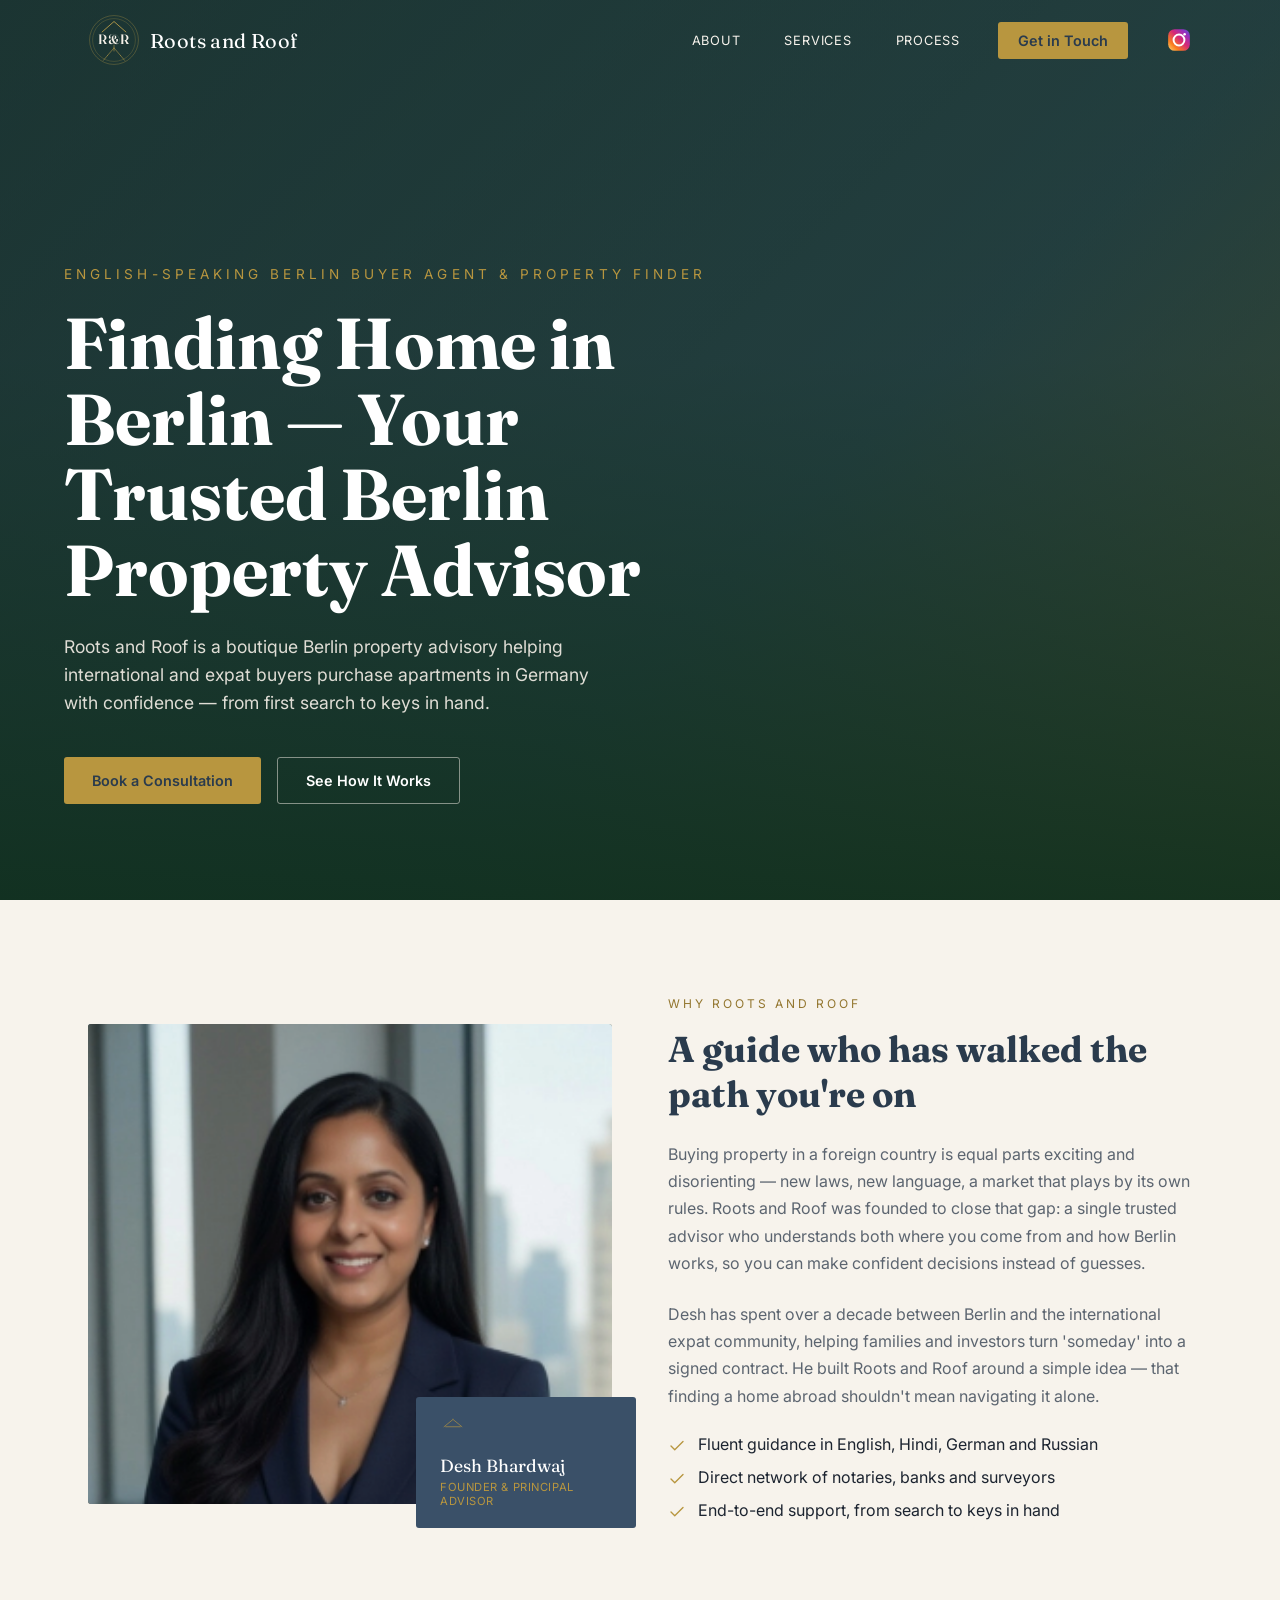
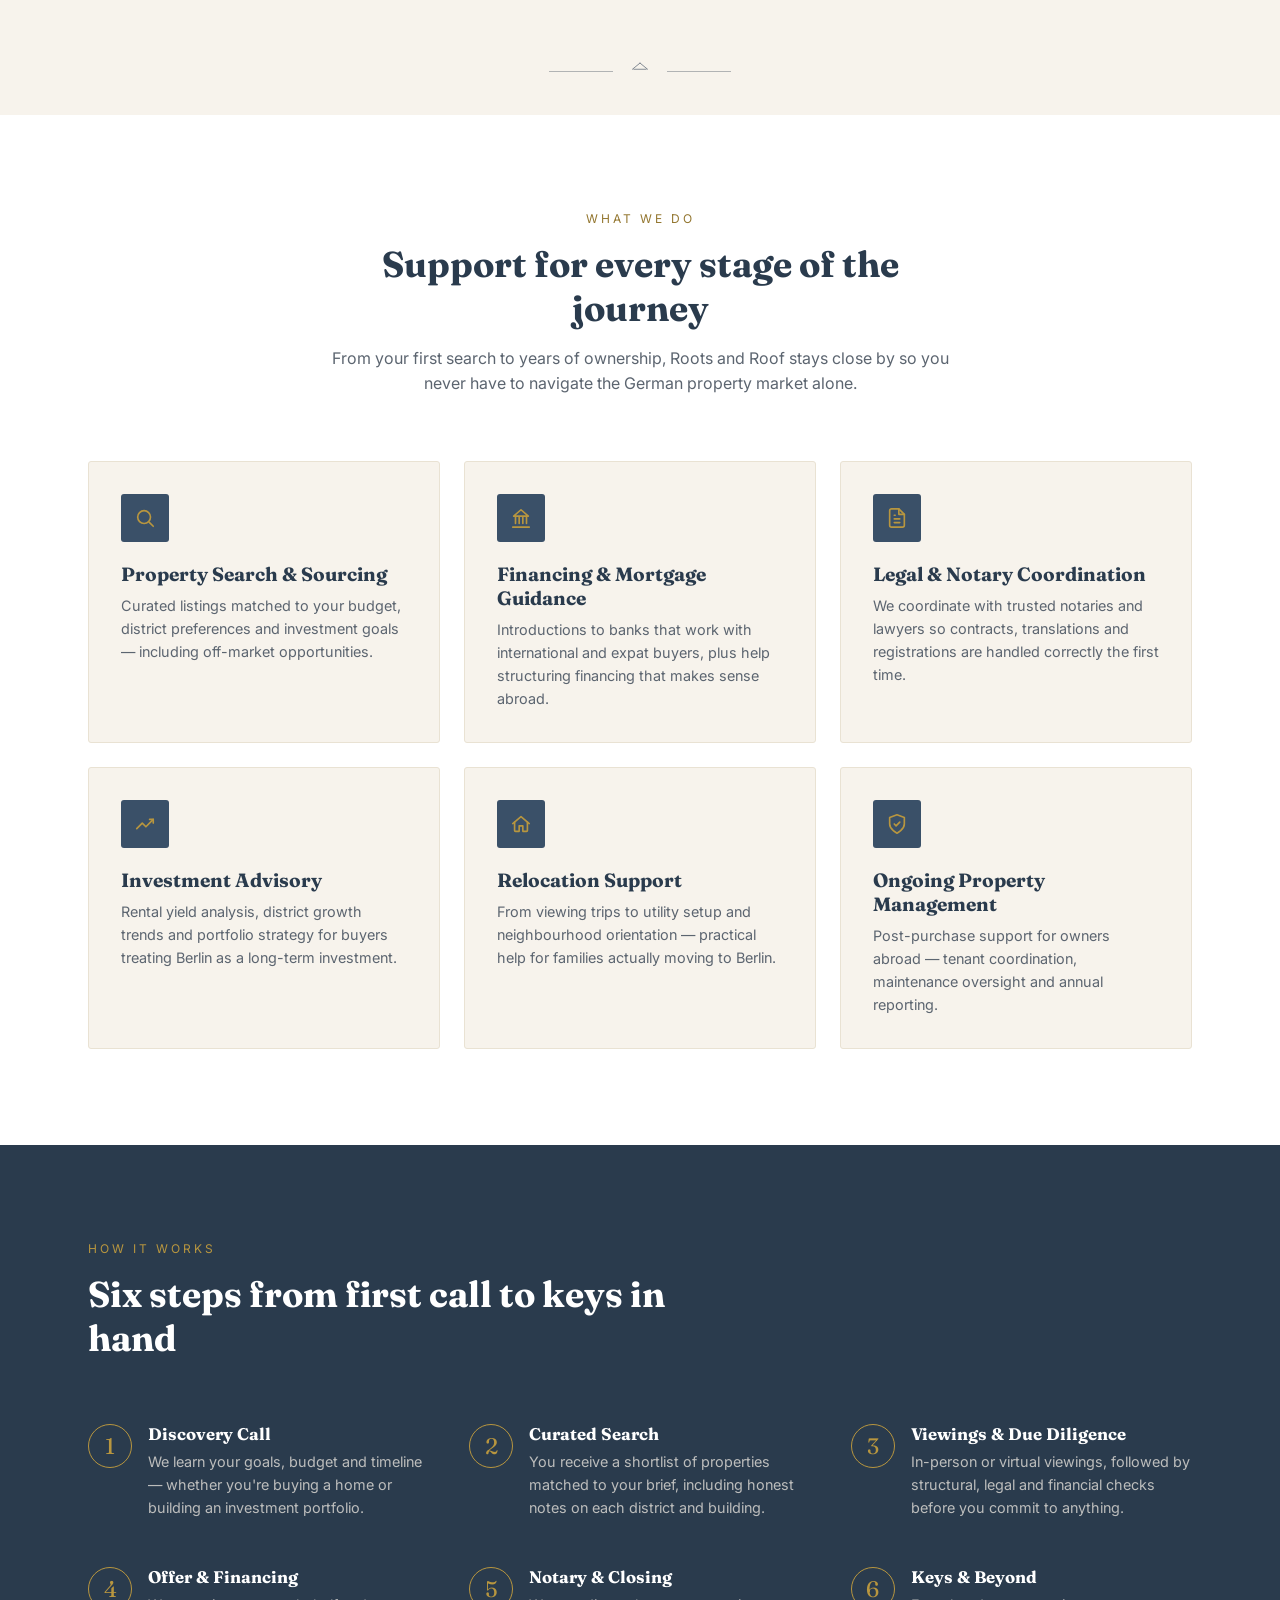
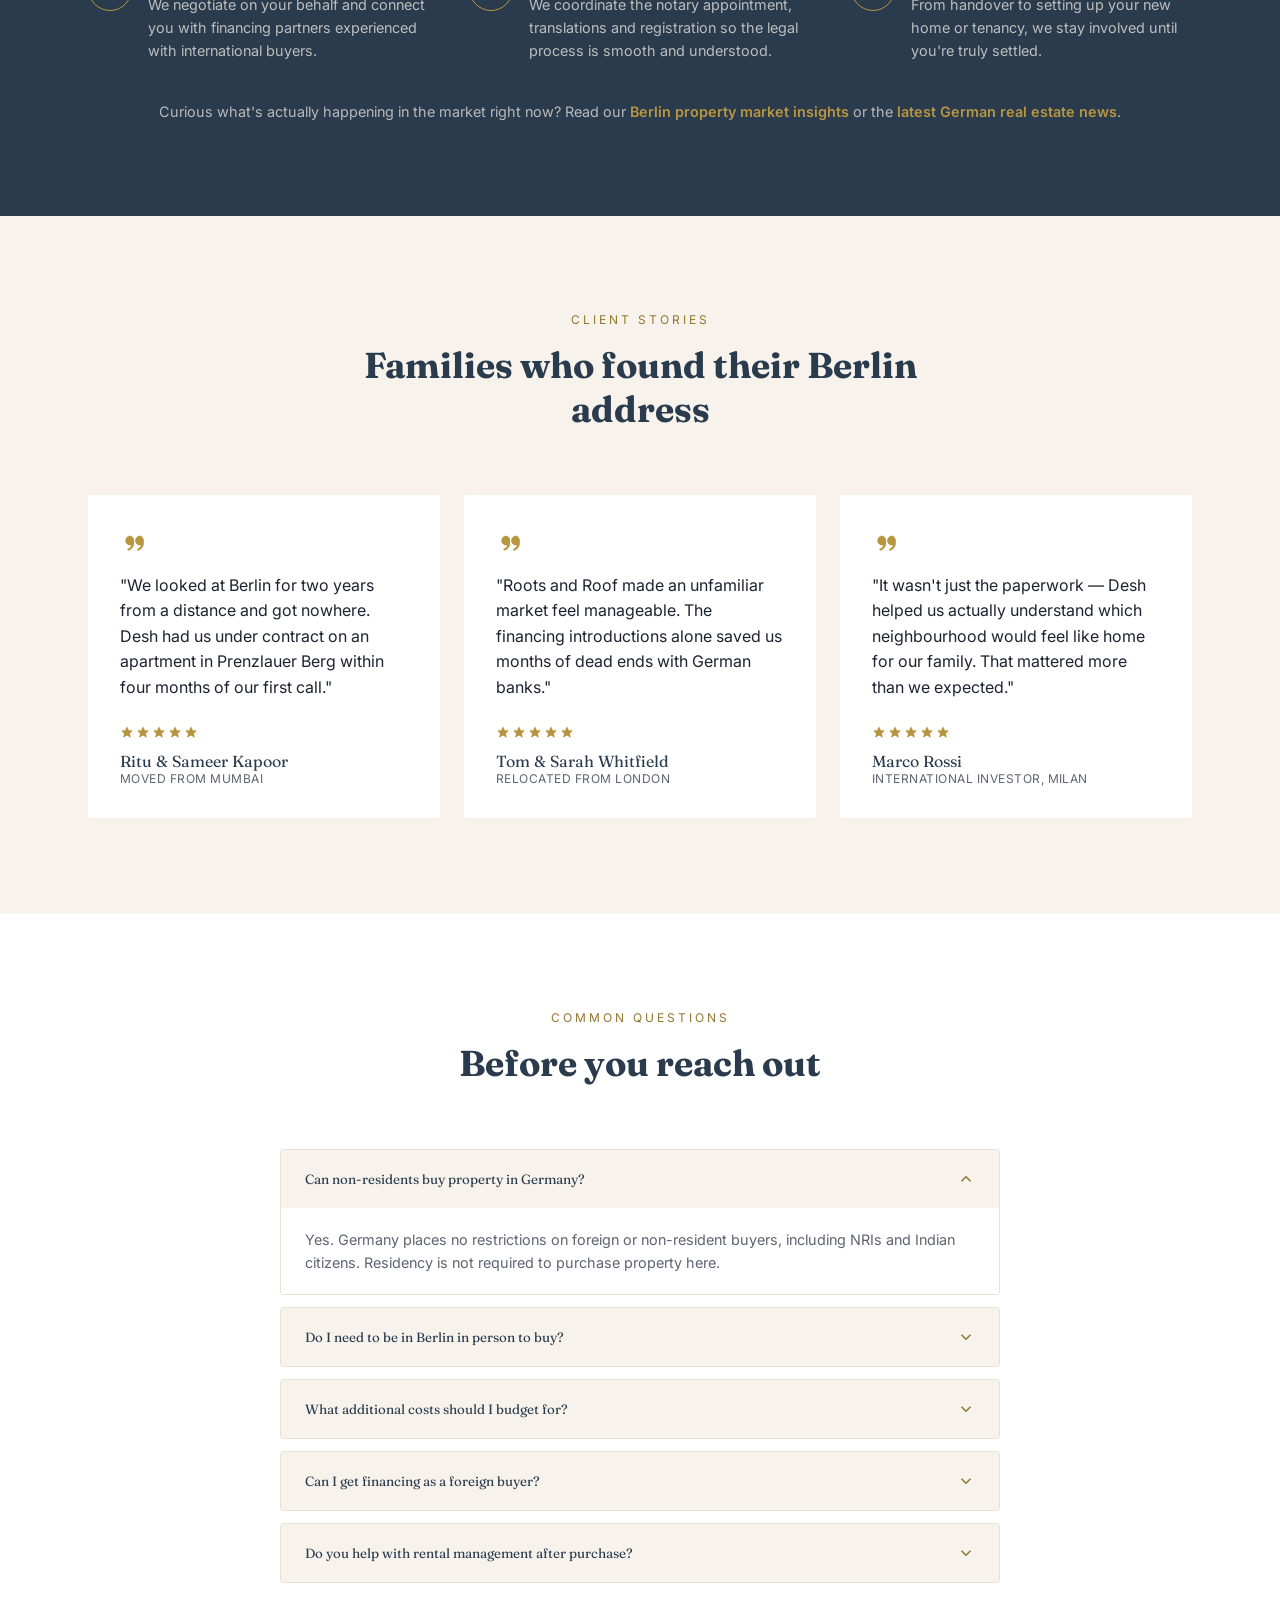
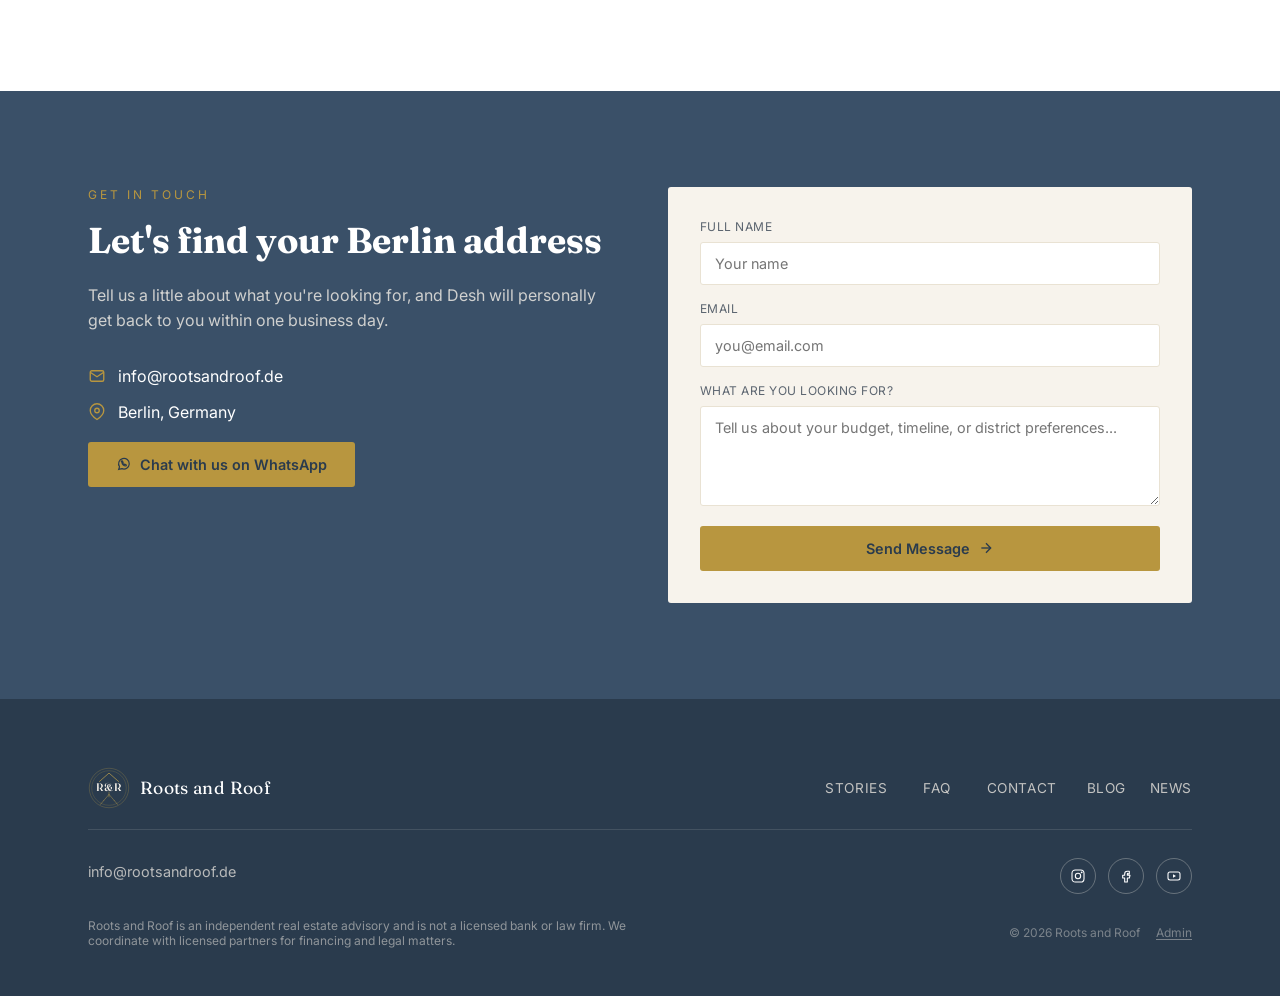
==== commit 61f9d6d4: "Add files via upload" ====
--- a/index.html
+++ b/index.html
@@ -2,6 +2,11 @@
 <html lang="en">
 <head>
 <meta charset="UTF-8" />
+<link rel="icon" type="image/svg+xml" href="/favicon.svg" />
+<link rel="icon" type="image/x-icon" href="/favicon.ico" />
+<link rel="apple-touch-icon" href="/apple-touch-icon.png" />
+<link rel="icon" type="image/png" sizes="192x192" href="/favicon-192.png" />
+<link rel="icon" type="image/png" sizes="512x512" href="/favicon-512.png" />
 <meta name="viewport" content="width=device-width, initial-scale=1.0" />
 <title>Berlin Property Advisor &amp; Buyer Agent | Roots and Roof</title>
 <meta name="description" content="English-speaking Berlin property advisor helping international and expat buyers find, negotiate, and buy apartments in Germany — from search to keys in hand." />
@@ -23,7 +28,7 @@
 <link rel="preconnect" href="https://fonts.googleapis.com">
 <link rel="preconnect" href="https://fonts.gstatic.com" crossorigin>
 <link href="https://fonts.googleapis.com/css2?family=Fraunces:opsz,wght@9..144,400;9..144,500;9..144,600;9..144,700&family=Inter:wght@400;500;600;700&display=swap" rel="stylesheet">
-<link rel="stylesheet" href="css/styles.css?v=18" />
+<link rel="stylesheet" href="css/styles.css?v=21" />
 
 <!-- Structured data: helps Google show rich results, and helps AI answer
      engines (ChatGPT, Claude, Perplexity, Gemini) understand who you are
@@ -54,7 +59,7 @@
   "priceRange": "$$",
   "sameAs": [
     "https://instagram.com/rootsandroof",
-    "https://facebook.com/rootsandroof",
+    "https://www.facebook.com/profile.php?id=61578847004445",
     "https://youtube.com/@rootsandroof"
   ]
 }
@@ -324,8 +329,8 @@
 <!-- FOOTER (markup injected by js/shared.js so every page stays identical) -->
 <div id="site-footer-root"></div>
 
-<script src="js/content.js?v=18"></script>
-<script src="js/shared.js?v=18"></script>
-<script src="js/main.js?v=18"></script>
+<script src="js/content.js?v=21"></script>
+<script src="js/shared.js?v=21"></script>
+<script src="js/main.js?v=21"></script>
 </body>
 </html>
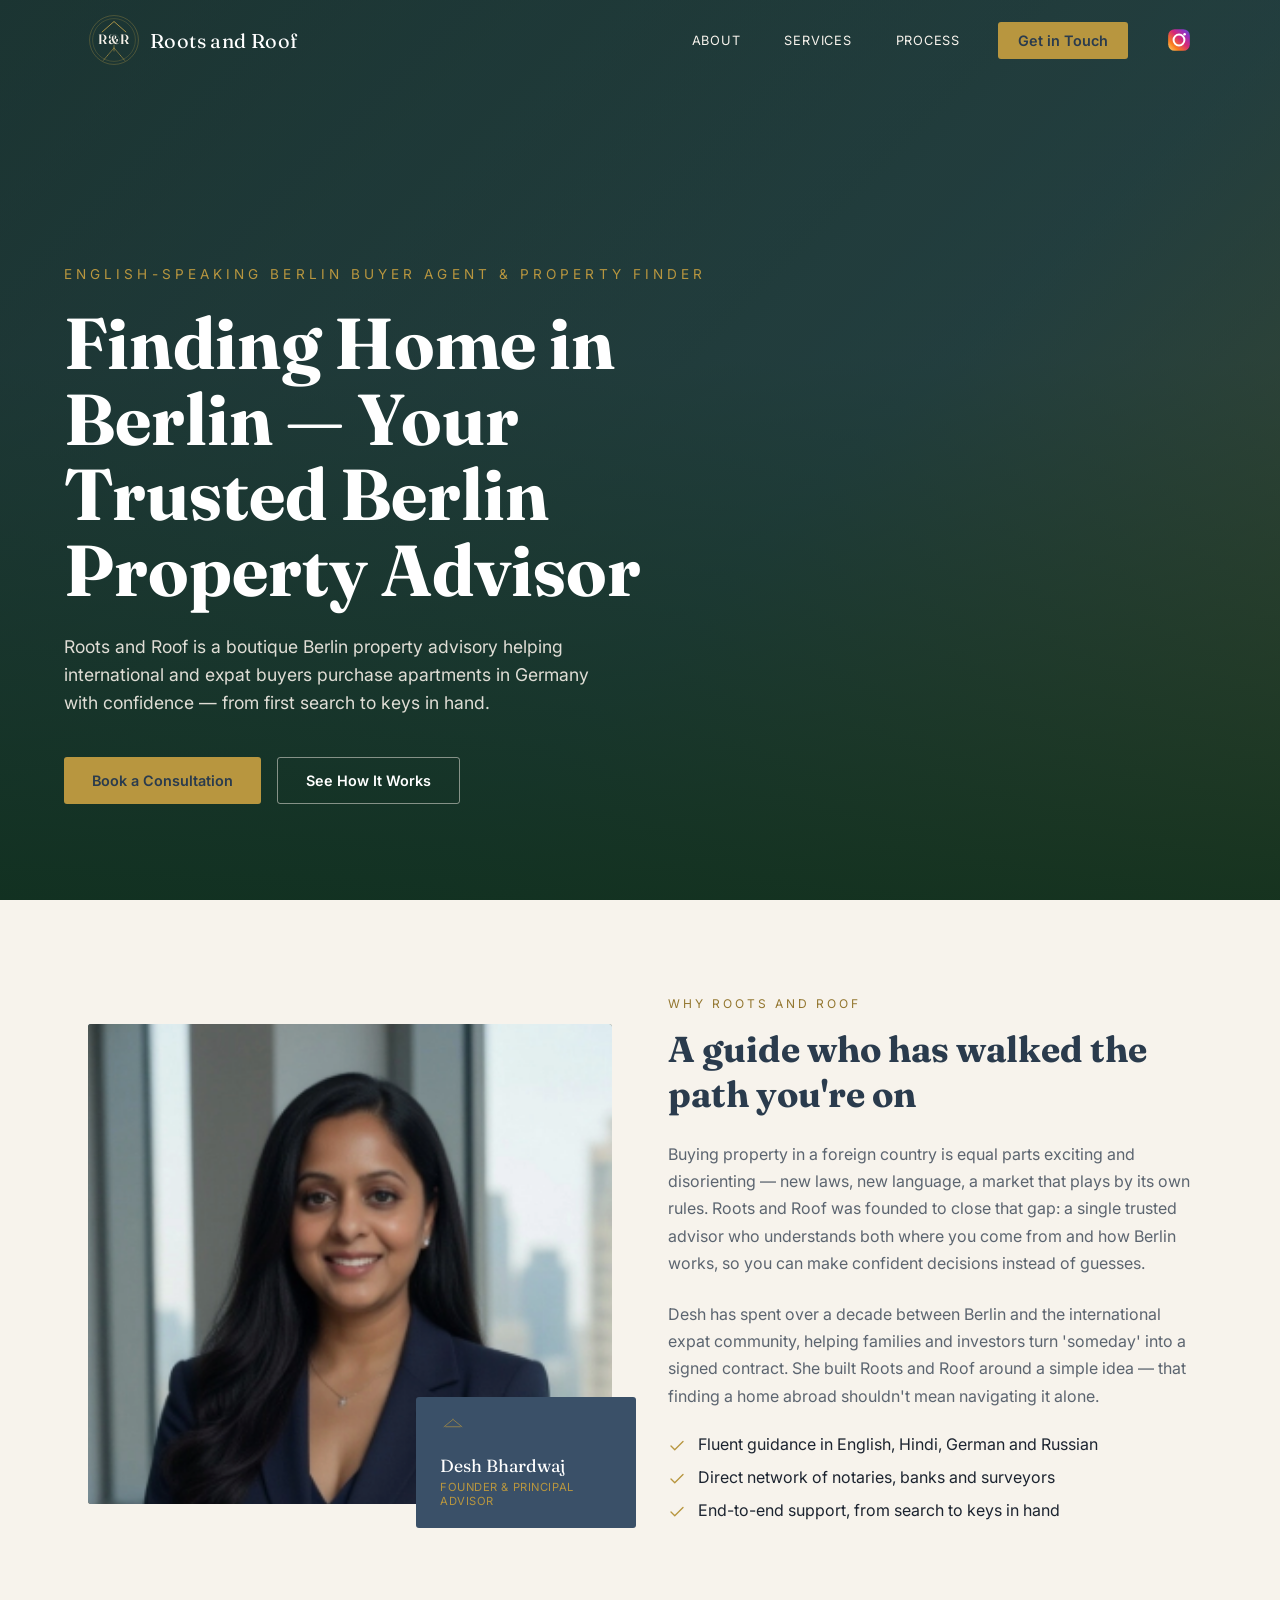
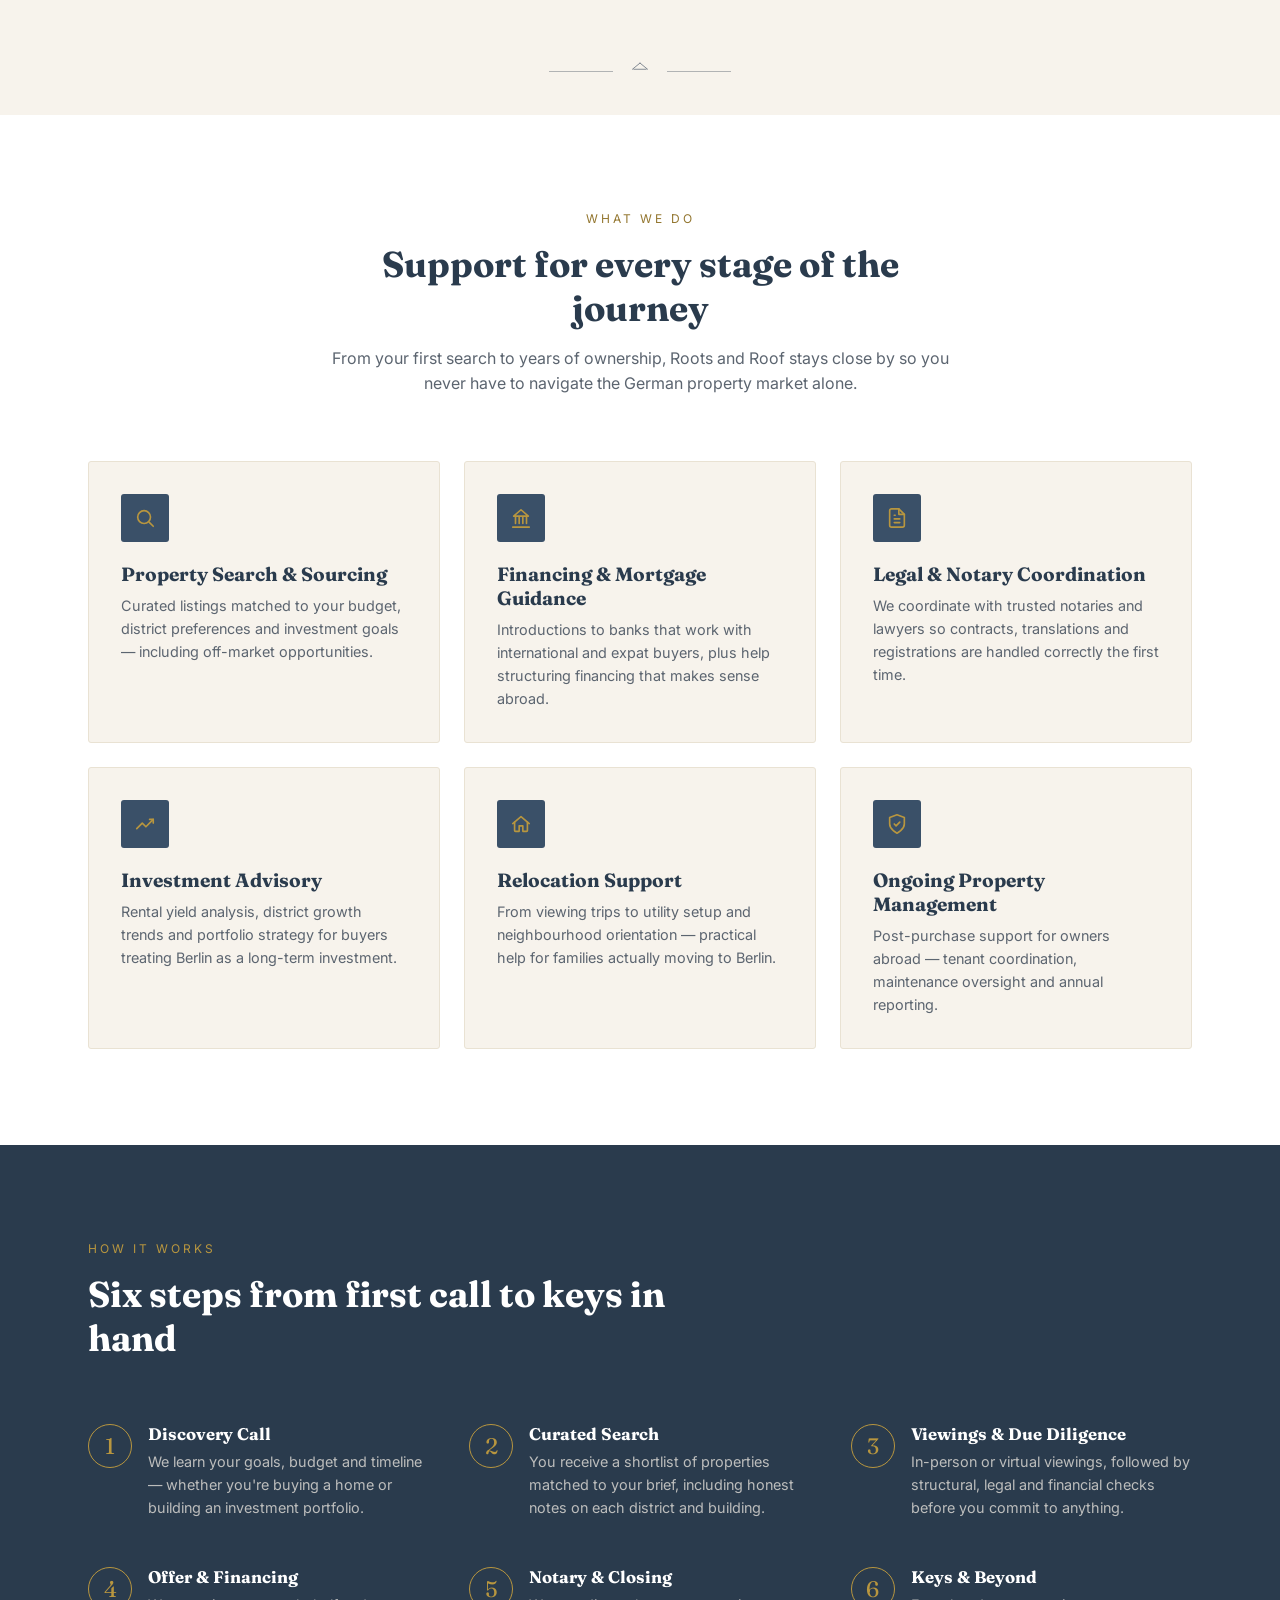
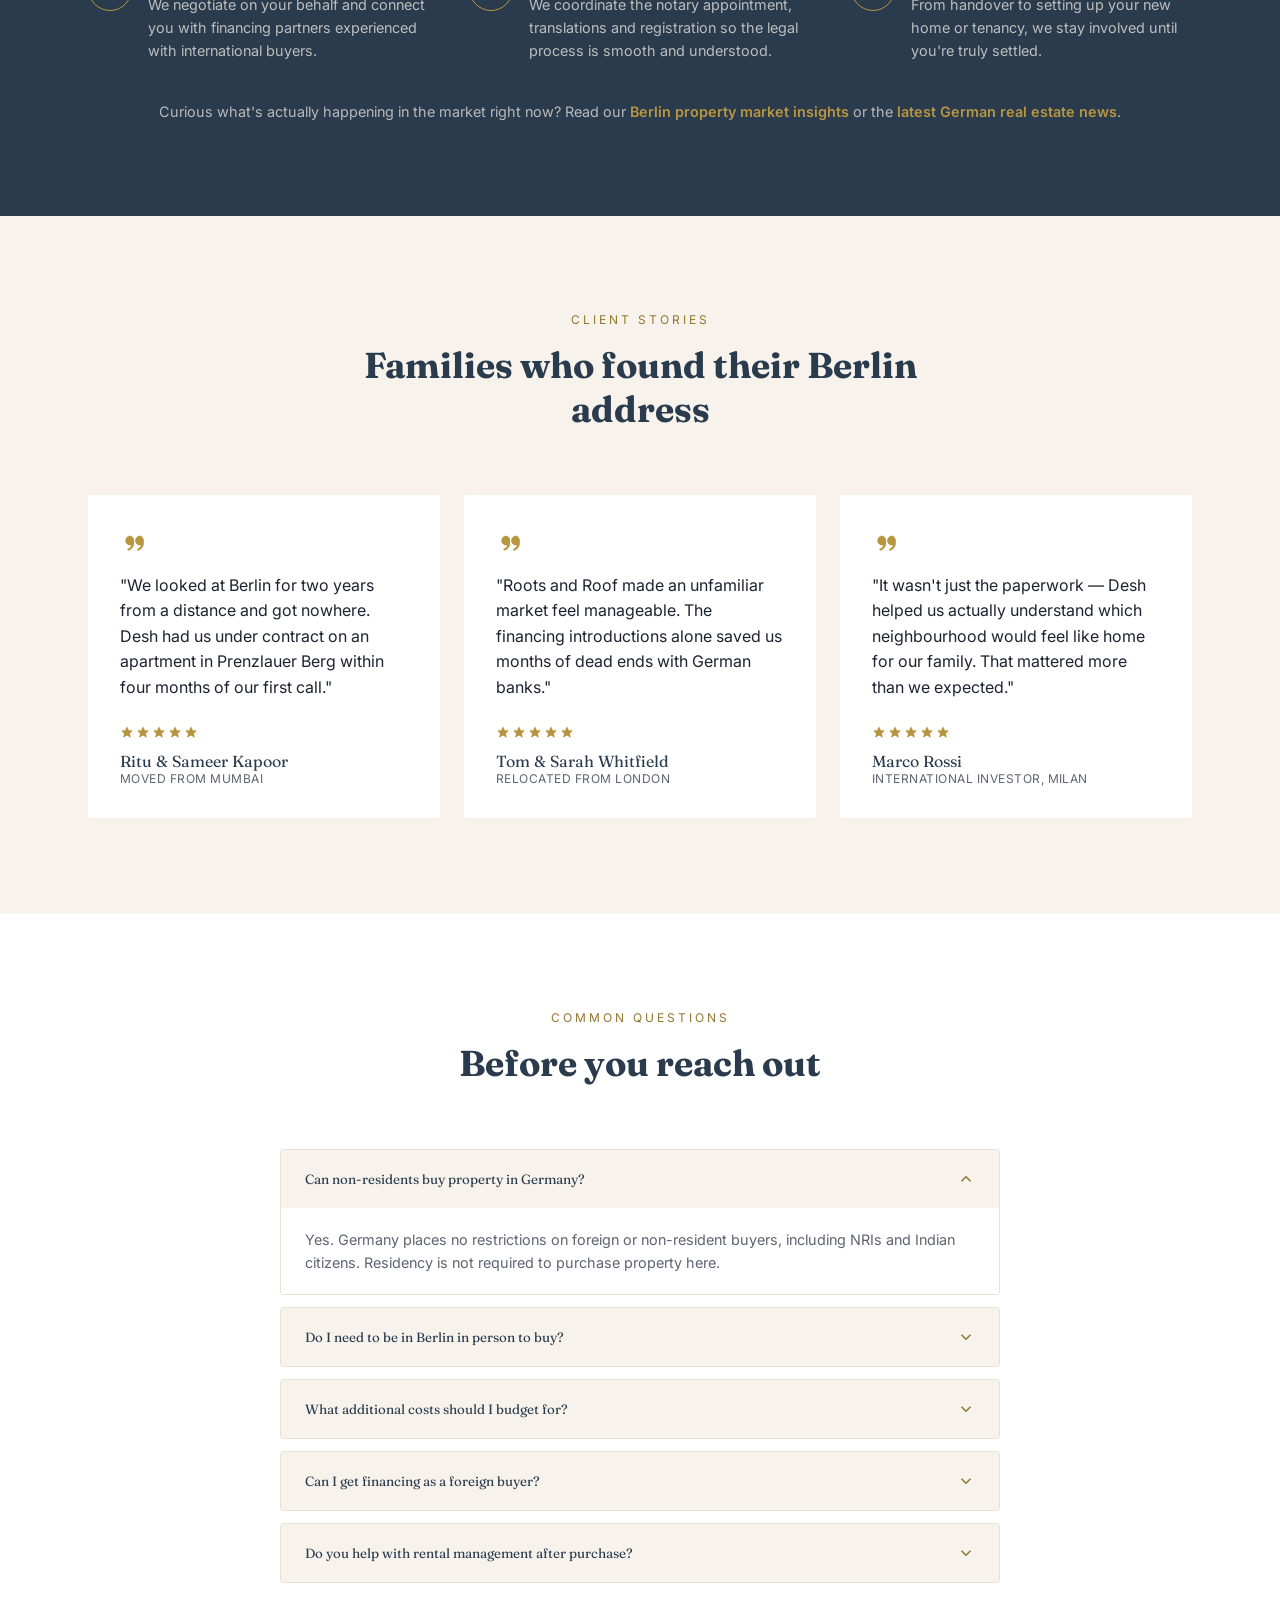
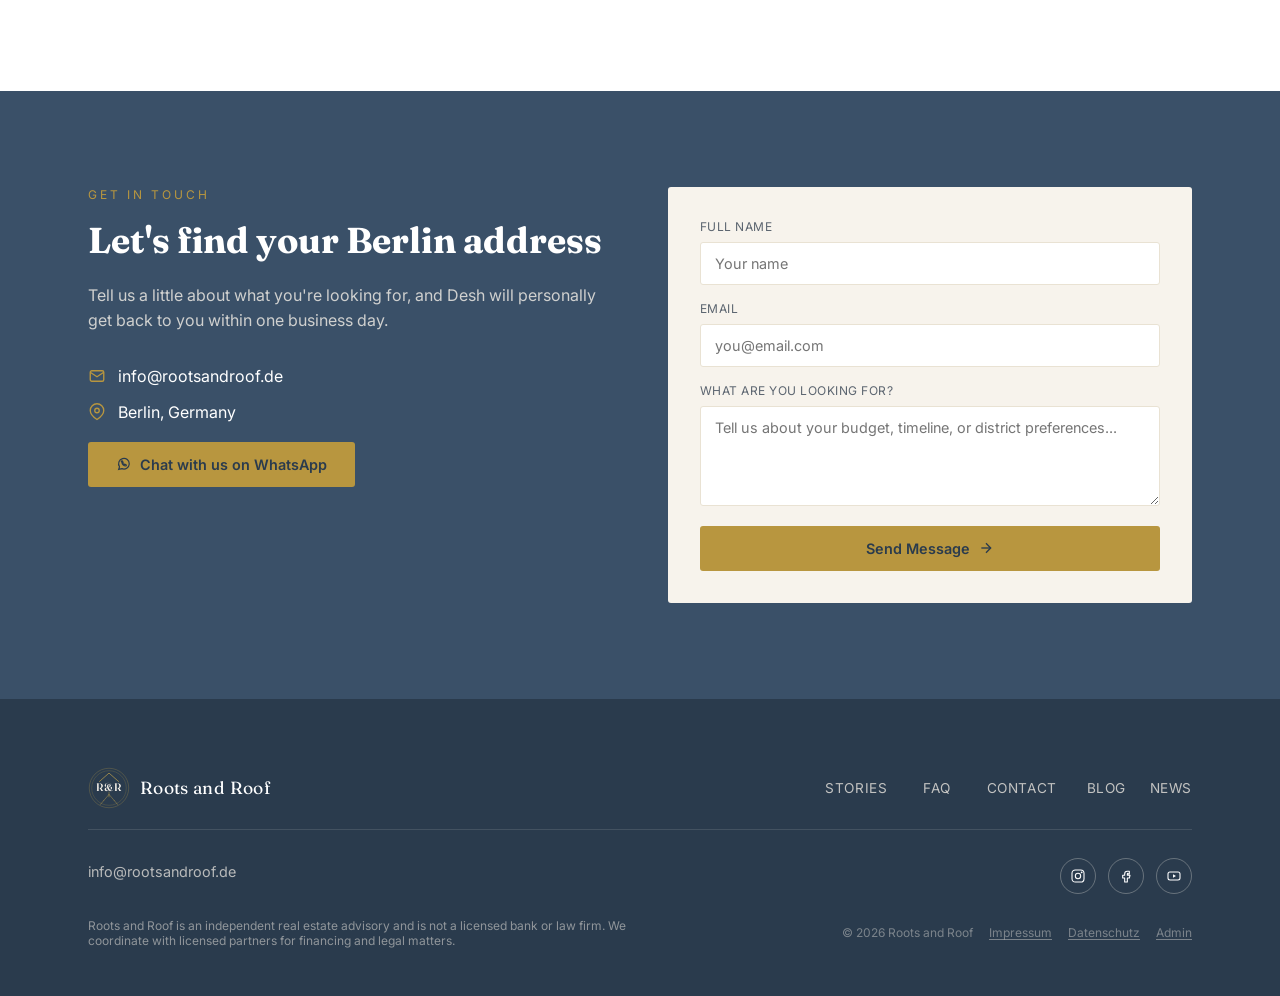
==== commit a14ebc9c: "Add files via upload" ====
--- a/index.html
+++ b/index.html
@@ -2,11 +2,11 @@
 <html lang="en">
 <head>
 <meta charset="UTF-8" />
-<link rel="icon" type="image/svg+xml" href="/favicon.svg" />
-<link rel="icon" type="image/x-icon" href="/favicon.ico" />
-<link rel="apple-touch-icon" href="/apple-touch-icon.png" />
-<link rel="icon" type="image/png" sizes="192x192" href="/favicon-192.png" />
-<link rel="icon" type="image/png" sizes="512x512" href="/favicon-512.png" />
+<link rel="icon" type="image/svg+xml" href="favicon.svg" />
+<link rel="icon" type="image/x-icon" href="favicon.ico" />
+<link rel="apple-touch-icon" href="apple-touch-icon.png" />
+<link rel="icon" type="image/png" sizes="192x192" href="favicon-192.png" />
+<link rel="icon" type="image/png" sizes="512x512" href="favicon-512.png" />
 <meta name="viewport" content="width=device-width, initial-scale=1.0" />
 <title>Berlin Property Advisor &amp; Buyer Agent | Roots and Roof</title>
 <meta name="description" content="English-speaking Berlin property advisor helping international and expat buyers find, negotiate, and buy apartments in Germany — from search to keys in hand." />
@@ -28,7 +28,7 @@
 <link rel="preconnect" href="https://fonts.googleapis.com">
 <link rel="preconnect" href="https://fonts.gstatic.com" crossorigin>
 <link href="https://fonts.googleapis.com/css2?family=Fraunces:opsz,wght@9..144,400;9..144,500;9..144,600;9..144,700&family=Inter:wght@400;500;600;700&display=swap" rel="stylesheet">
-<link rel="stylesheet" href="css/styles.css?v=21" />
+<link rel="stylesheet" href="css/styles.css?v=24" />
 
 <!-- Structured data: helps Google show rich results, and helps AI answer
      engines (ChatGPT, Claude, Perplexity, Gemini) understand who you are
@@ -149,7 +149,7 @@
       <p class="eyebrow reveal" id="about-eyebrow">Why Roots and Roof</p>
       <h2 class="reveal" id="about-heading">A guide who has walked the path you're on</h2>
       <p class="body-text reveal" id="about-body">Buying property in a foreign country is equal parts exciting and disorienting — new laws, new language, a market that plays by its own rules. Roots and Roof was founded to close that gap: a single trusted Berlin property advisor who understands both where you come from and how Berlin works, so you can make confident decisions instead of guesses.</p>
-      <p class="body-text reveal" id="about-owner-bio">Desh has spent over a decade between Berlin and the international expat community, helping families and investors turn 'someday' into a signed contract. He built Roots and Roof around a simple idea — that finding a home abroad shouldn't mean navigating it alone.</p>
+      <p class="body-text reveal" id="about-owner-bio">Desh has spent over a decade between Berlin and the international expat community, helping families and investors turn 'someday' into a signed contract. She built Roots and Roof around a simple idea — that finding a home abroad shouldn't mean navigating it alone.</p>
       <ul class="highlight-list reveal" id="about-highlights">
         <li><svg width="18" height="18" viewBox="0 0 24 24" fill="none" stroke="currentColor" stroke-width="1.8" stroke-linecap="round" stroke-linejoin="round" style="color:var(--gold)"><polyline points="20 6 9 17 4 12"/></svg><span>Fluent guidance in English, Hindi, German and Russian</span></li>
         <li><svg width="18" height="18" viewBox="0 0 24 24" fill="none" stroke="currentColor" stroke-width="1.8" stroke-linecap="round" stroke-linejoin="round" style="color:var(--gold)"><polyline points="20 6 9 17 4 12"/></svg><span>Direct network of notaries, banks and surveyors</span></li>
@@ -301,8 +301,8 @@
       <div class="contact-form" id="contact-form-wrap">
         <form id="contact-form" name="contact" method="POST" data-netlify="true" netlify-honeypot="bot-field">
           <input type="hidden" name="form-name" value="contact" />
-          <p style="position:absolute;left:-9999px;">
-            <label>Leave this field empty: <input name="bot-field" /></label>
+          <p style="position:absolute;left:-9999px;" aria-hidden="true">
+            <label>Leave this field empty: <input name="bot-field" tabindex="-1" autocomplete="off" /></label>
           </p>
           <div class="form-group">
             <label>Full Name</label>
@@ -329,8 +329,8 @@
 <!-- FOOTER (markup injected by js/shared.js so every page stays identical) -->
 <div id="site-footer-root"></div>
 
-<script src="js/content.js?v=21"></script>
-<script src="js/shared.js?v=21"></script>
-<script src="js/main.js?v=21"></script>
+<script src="js/content.js?v=24"></script>
+<script src="js/shared.js?v=24"></script>
+<script src="js/main.js?v=24"></script>
 </body>
 </html>
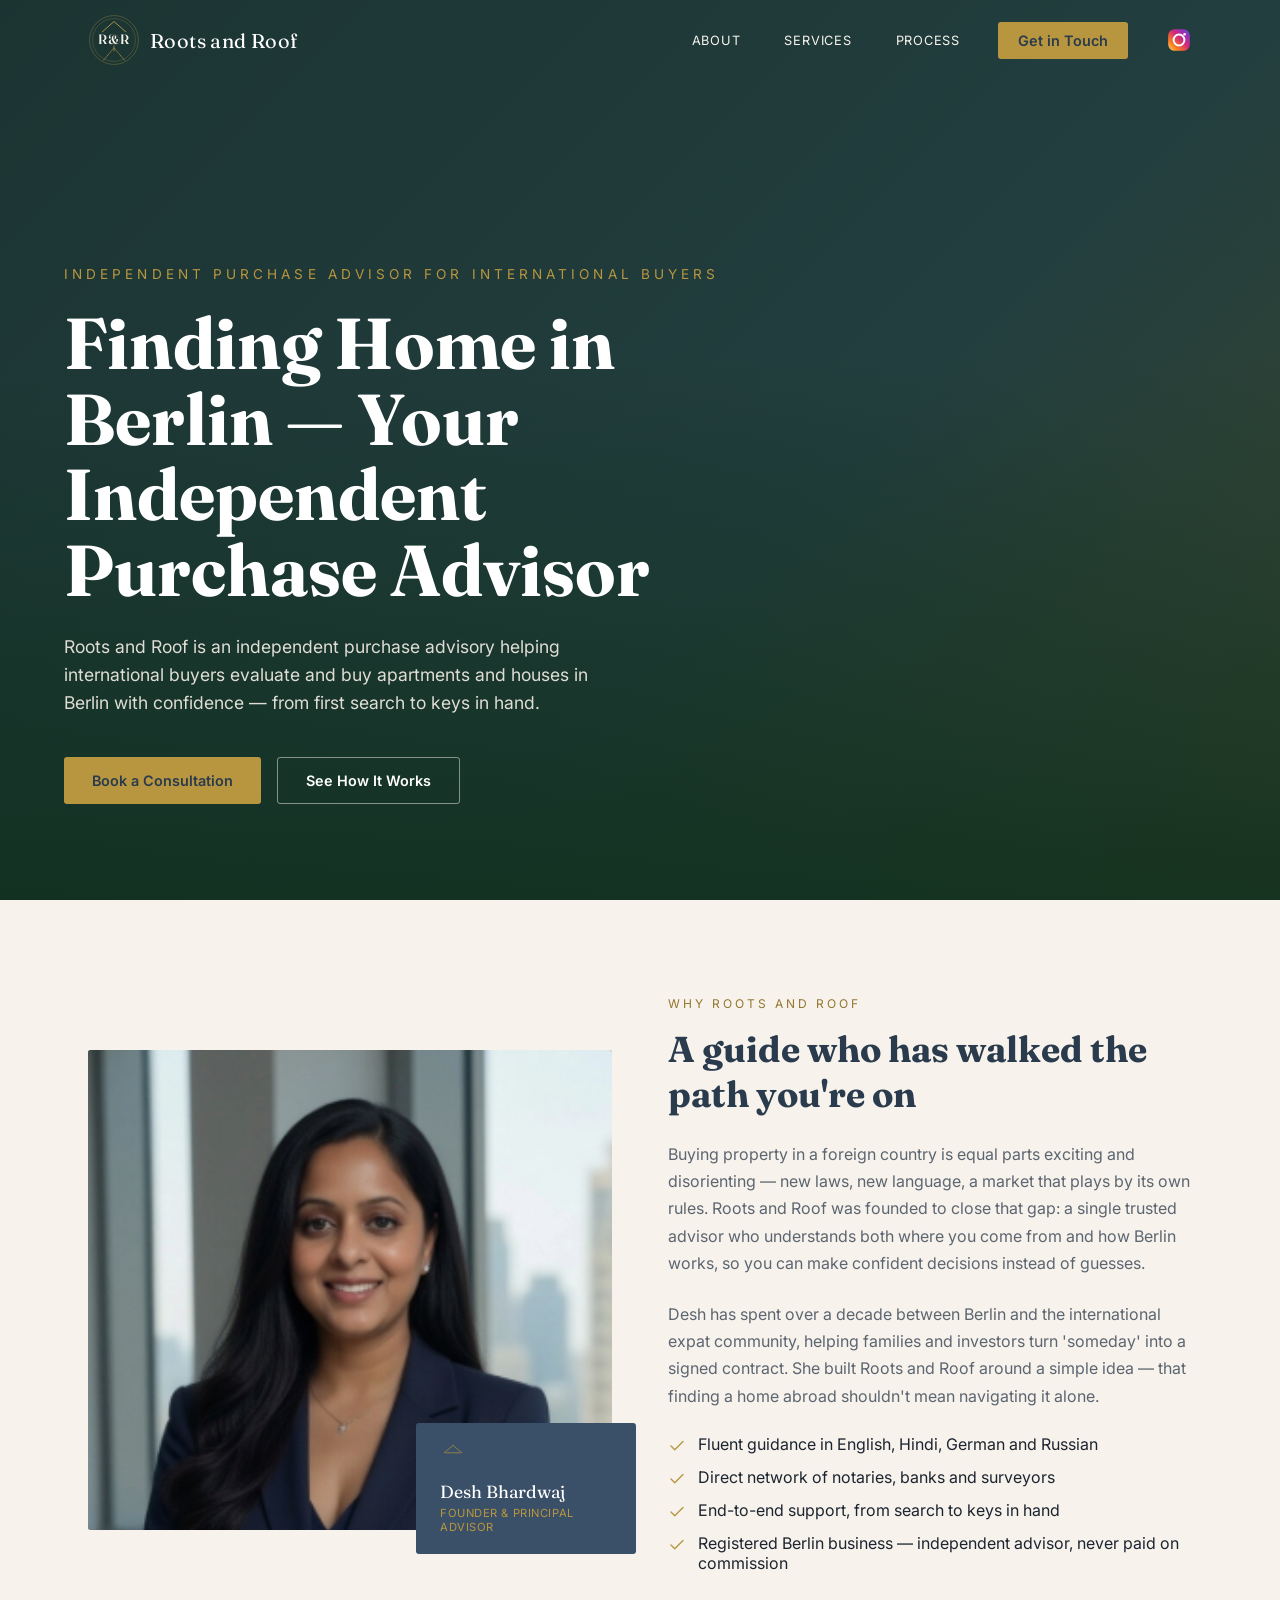
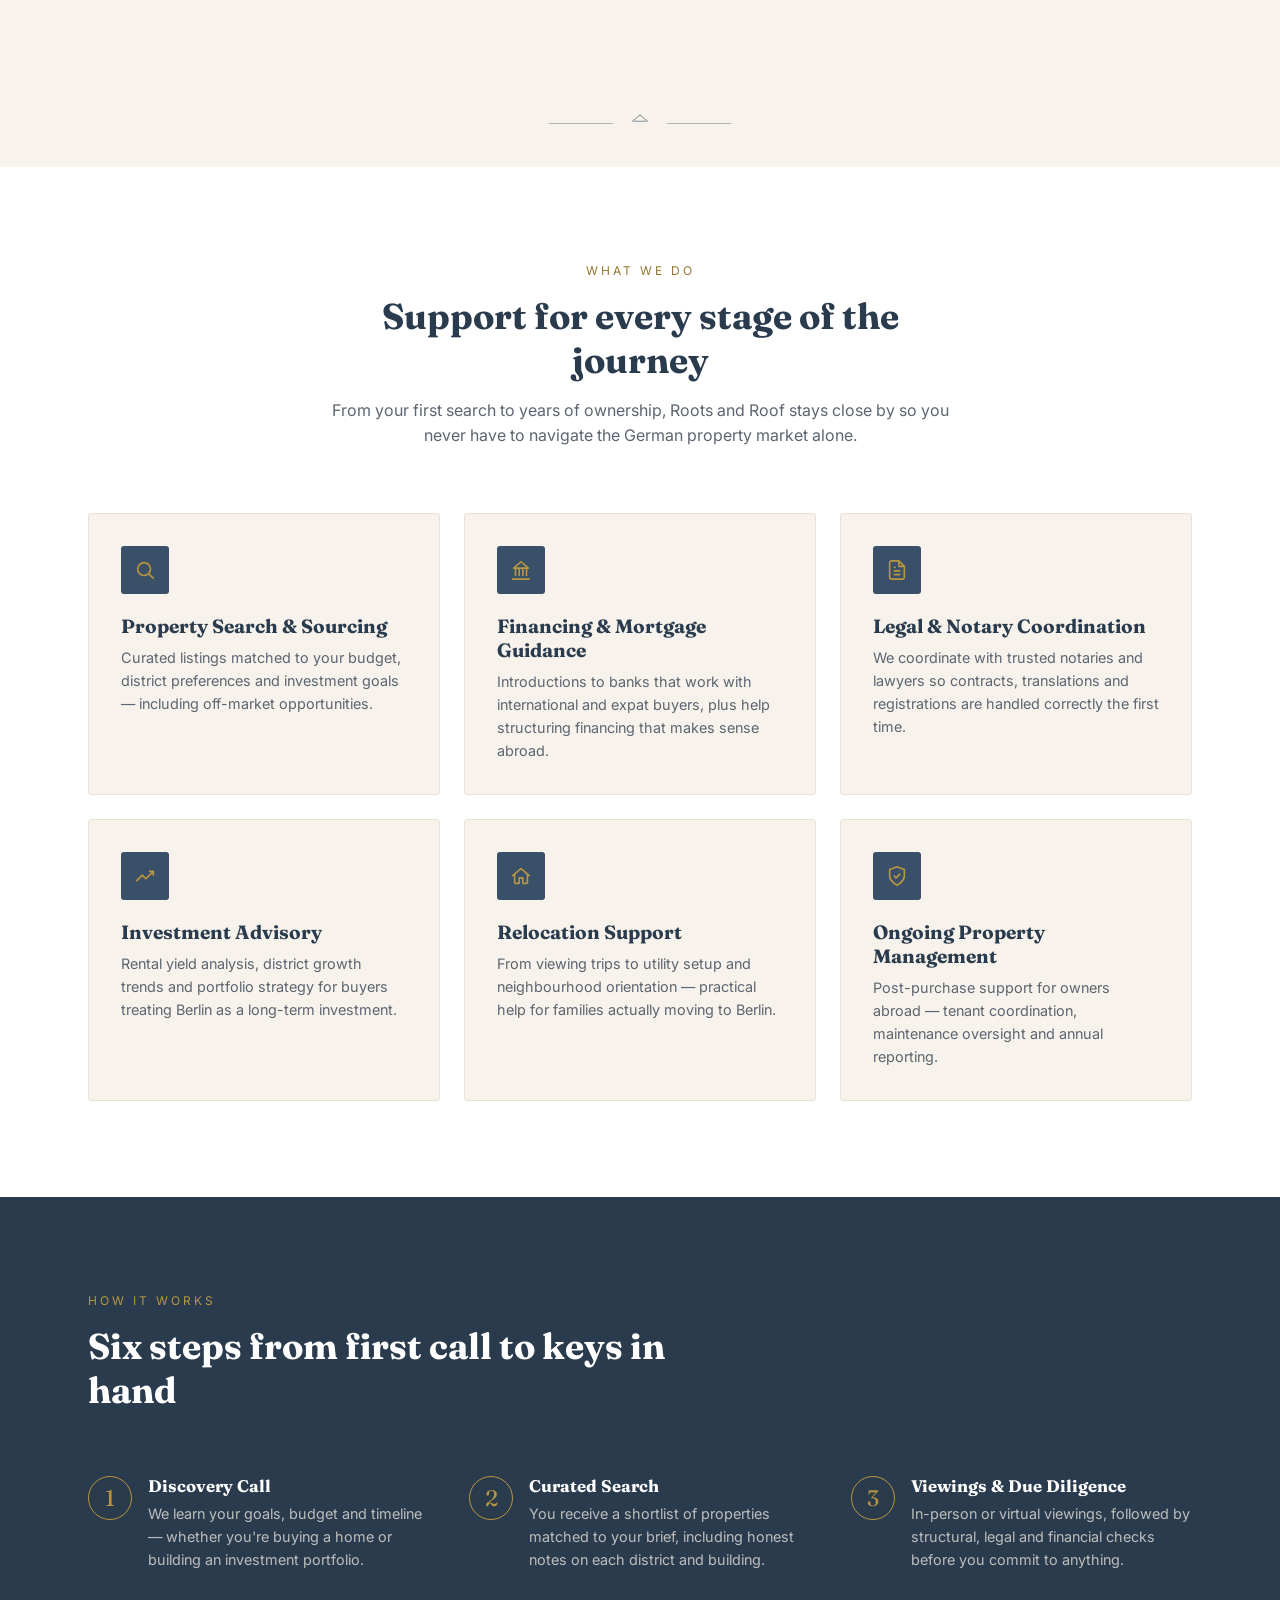
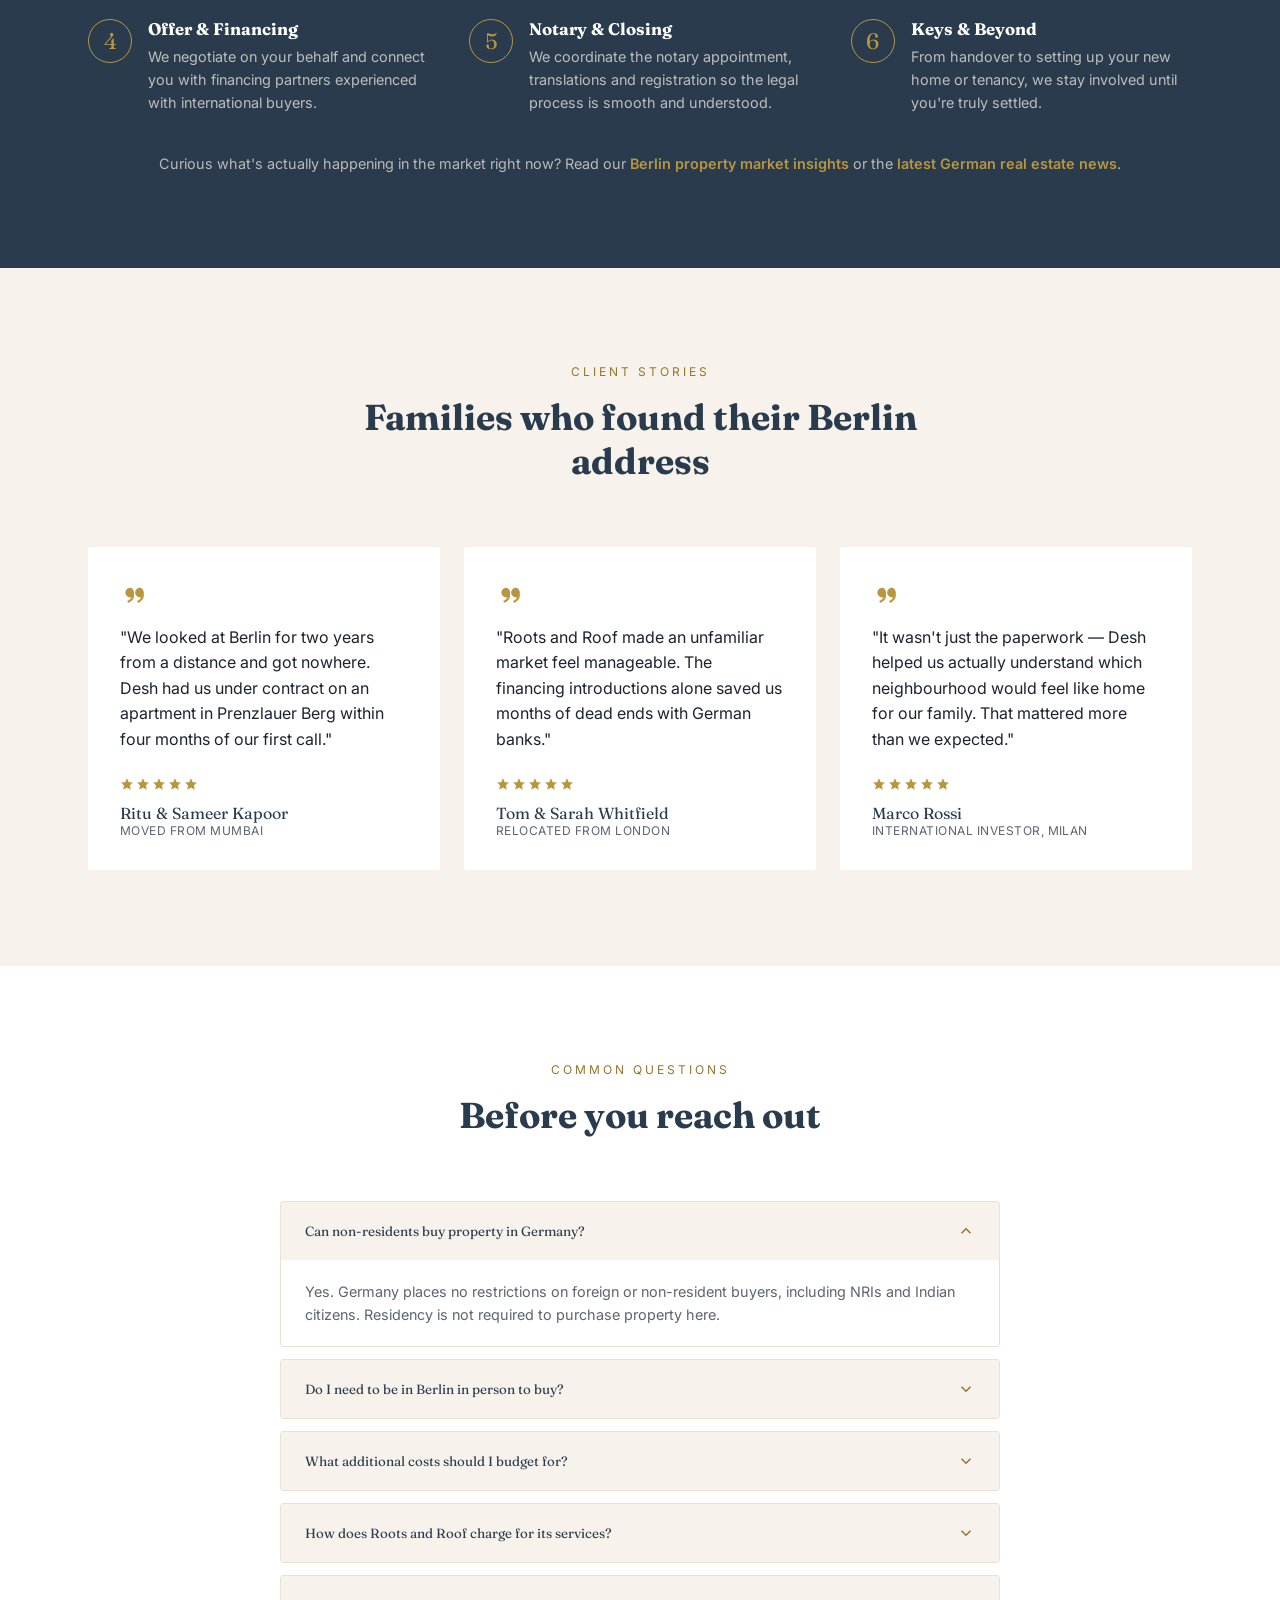
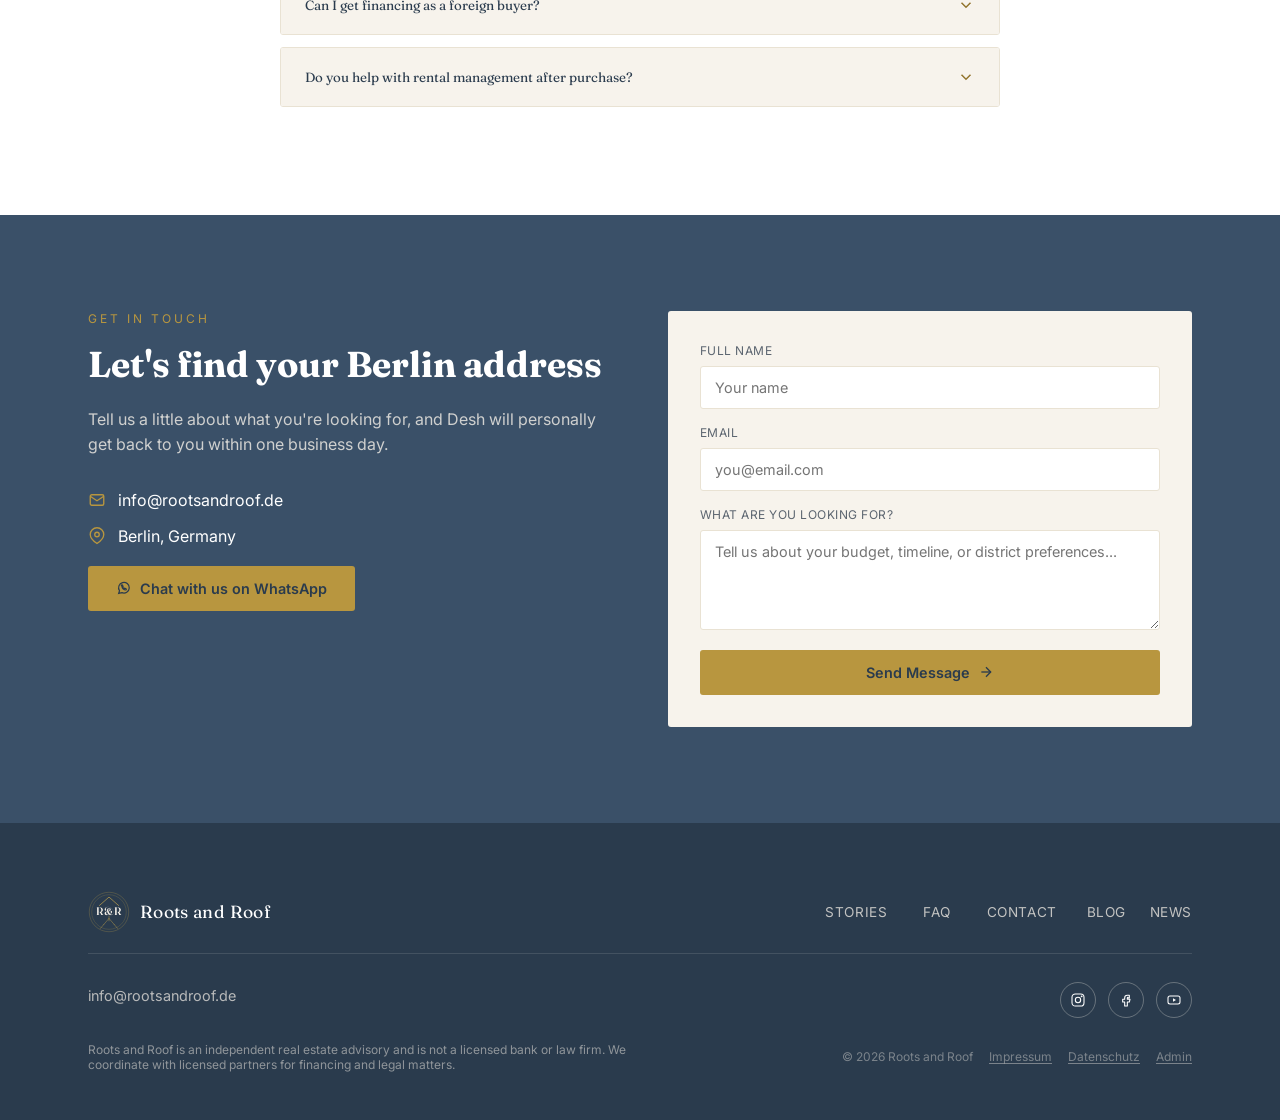
==== commit 814b316f: "Add files via upload" ====
--- a/index.html
+++ b/index.html
@@ -8,27 +8,24 @@
 <link rel="icon" type="image/png" sizes="192x192" href="favicon-192.png" />
 <link rel="icon" type="image/png" sizes="512x512" href="favicon-512.png" />
 <meta name="viewport" content="width=device-width, initial-scale=1.0" />
-<title>Berlin Property Advisor &amp; Buyer Agent | Roots and Roof</title>
-<meta name="description" content="English-speaking Berlin property advisor helping international and expat buyers find, negotiate, and buy apartments in Germany — from search to keys in hand." />
-<meta name="keywords" content="Berlin property advisor, Berlin buyer agent, Berlin property finder, buy apartment in Berlin as a foreigner, English-speaking real estate consultant Berlin, Berlin property investment advisor" />
+<title>Berlin Property Purchase Advisor | Roots and Roof</title>
+<meta name="description" content="Independent purchase advisor helping international buyers evaluate and buy apartments and houses in Berlin — from search to keys in hand, with no broker conflicts of interest." />
+<meta name="keywords" content="Berlin property purchase advisor, independent property advisor Berlin, buy apartment in Berlin as a foreigner, buy house in Berlin as a foreigner, English-speaking real estate consultant Berlin, Berlin property investment advisor" />
 <link rel="canonical" href="https://rootsandroof.de/" />
 <meta name="robots" content="index, follow" />
 
 <!-- Open Graph / social + AI-crawler previews -->
 <meta property="og:type" content="website" />
 <meta property="og:site_name" content="Roots and Roof" />
-<meta property="og:title" content="Berlin Property Advisor & Buyer Agent | Roots and Roof" />
-<meta property="og:description" content="English-speaking Berlin property advisor helping international and expat buyers find and buy apartments in Germany." />
+<meta property="og:title" content="Berlin Property Purchase Advisor | Roots and Roof" />
+<meta property="og:description" content="Independent purchase advisor helping international buyers evaluate and buy apartments and houses in Berlin." />
 <meta property="og:url" content="https://rootsandroof.de/" />
 <meta property="og:locale" content="en_DE" />
 <meta name="twitter:card" content="summary" />
-<meta name="twitter:title" content="Berlin Property Advisor & Buyer Agent | Roots and Roof" />
-<meta name="twitter:description" content="English-speaking Berlin property advisor for international and expat buyers." />
-
-<link rel="preconnect" href="https://fonts.googleapis.com">
-<link rel="preconnect" href="https://fonts.gstatic.com" crossorigin>
-<link href="https://fonts.googleapis.com/css2?family=Fraunces:opsz,wght@9..144,400;9..144,500;9..144,600;9..144,700&family=Inter:wght@400;500;600;700&display=swap" rel="stylesheet">
-<link rel="stylesheet" href="css/styles.css?v=24" />
+<meta name="twitter:title" content="Berlin Property Purchase Advisor | Roots and Roof" />
+<meta name="twitter:description" content="Independent purchase advisor for international buyers in Berlin." />
+
+<link rel="stylesheet" href="css/styles.css?v=32" />
 
 <!-- Structured data: helps Google show rich results, and helps AI answer
      engines (ChatGPT, Claude, Perplexity, Gemini) understand who you are
@@ -39,7 +36,7 @@
   "@type": "RealEstateAgent",
   "name": "Roots and Roof",
   "alternateName": "Roots and Roof Berlin Property Advisor",
-  "description": "Berlin property advisor and buyer agent helping international and expat buyers find, negotiate, and buy apartments in Germany, from search to keys in hand.",
+  "description": "Independent Berlin property purchase advisor helping international buyers evaluate and buy apartments and houses in Germany, from search to keys in hand.",
   "url": "https://rootsandroof.de/",
   "email": "info@rootsandroof.de",
   "areaServed": [
@@ -95,6 +92,14 @@
     },
     {
       "@type": "Question",
+      "name": "How does Roots and Roof charge for its services?",
+      "acceptedAnswer": {
+        "@type": "Answer",
+        "text": "Roots and Roof works on a flat advisory fee basis, agreed upfront before any work begins — never a commission on the property price. Exact fee ranges are shared during your discovery call."
+      }
+    },
+    {
+      "@type": "Question",
       "name": "Can I get financing as a foreign buyer in Germany?",
       "acceptedAnswer": {
         "@type": "Answer",
@@ -120,11 +125,11 @@
 
 <!-- HERO -->
 <section class="hero" id="hero">
-  <div class="hero-bg"><img id="hero-bg-img" alt="Berlin skyline — Roots and Roof Berlin property advisor" onerror="this.classList.add('img-broken')" onload="this.classList.remove('img-broken')" /></div>
+  <div class="hero-bg"><img id="hero-bg-img" src="https://images.unsplash.com/photo-1560184897-6c50e5d1a5f8?auto=format&fit=crop&w=1800&q=80" alt="Berlin skyline — Roots and Roof Berlin property advisor" onerror="this.classList.add('img-broken')" onload="this.classList.remove('img-broken')" /></div>
   <div class="container hero-content">
-    <p class="hero-eyebrow reveal" id="hero-eyebrow">English-Speaking Berlin Buyer Agent &amp; Property Finder</p>
-    <h1 class="reveal" id="hero-headline">Finding Home in Berlin — Your Trusted Berlin Property Advisor</h1>
-    <p class="hero-sub reveal" id="hero-sub">Roots and Roof is a boutique Berlin property advisory helping international and expat buyers purchase apartments in Germany with confidence — from first search to keys in hand.</p>
+    <p class="hero-eyebrow reveal" id="hero-eyebrow">Independent Purchase Advisor for International Buyers</p>
+    <h1 class="reveal" id="hero-headline">Finding Home in Berlin — Your Independent Purchase Advisor</h1>
+    <p class="hero-sub reveal" id="hero-sub">Roots and Roof is an independent purchase advisory helping international buyers evaluate and buy apartments and houses in Berlin with confidence — from first search to keys in hand.</p>
     <div class="hero-actions reveal">
       <button class="btn btn-gold" id="hero-cta-primary" data-scroll="contact">Book a Consultation</button>
       <button class="btn btn-outline" id="hero-cta-secondary" data-scroll="process">See How It Works</button>
@@ -137,7 +142,7 @@
   <div class="container about-grid">
     <div class="reveal">
       <div class="about-photo">
-        <img id="about-photo" alt="Desh Bhardwaj, Founder of Roots and Roof, Berlin property advisor" onerror="this.classList.add('img-broken')" onload="this.classList.remove('img-broken')" />
+        <img id="about-photo" src="[data-uri]" alt="Desh Bhardwaj, Founder of Roots and Roof, Berlin property advisor" onerror="this.classList.add('img-broken')" onload="this.classList.remove('img-broken')" />
         <div class="about-badge">
           <svg width="26" height="26" viewBox="0 0 64 64" fill="none"><path d="M32 6 L54 24 M32 6 L10 24 M14 24 H50" stroke="#b8963f" stroke-width="1.6" stroke-linecap="round" stroke-linejoin="round"/></svg>
           <p class="name" id="about-owner-name">Desh Bhardwaj</p>
@@ -154,6 +159,7 @@
         <li><svg width="18" height="18" viewBox="0 0 24 24" fill="none" stroke="currentColor" stroke-width="1.8" stroke-linecap="round" stroke-linejoin="round" style="color:var(--gold)"><polyline points="20 6 9 17 4 12"/></svg><span>Fluent guidance in English, Hindi, German and Russian</span></li>
         <li><svg width="18" height="18" viewBox="0 0 24 24" fill="none" stroke="currentColor" stroke-width="1.8" stroke-linecap="round" stroke-linejoin="round" style="color:var(--gold)"><polyline points="20 6 9 17 4 12"/></svg><span>Direct network of notaries, banks and surveyors</span></li>
         <li><svg width="18" height="18" viewBox="0 0 24 24" fill="none" stroke="currentColor" stroke-width="1.8" stroke-linecap="round" stroke-linejoin="round" style="color:var(--gold)"><polyline points="20 6 9 17 4 12"/></svg><span>End-to-end support, from search to keys in hand</span></li>
+        <li><svg width="18" height="18" viewBox="0 0 24 24" fill="none" stroke="currentColor" stroke-width="1.8" stroke-linecap="round" stroke-linejoin="round" style="color:var(--gold)"><polyline points="20 6 9 17 4 12"/></svg><span>Registered Berlin business — independent advisor, never paid on commission</span></li>
       </ul>
     </div>
   </div>
@@ -275,10 +281,14 @@
         <div class="faq-a"><p>Beyond the purchase price, expect notary and registration fees, real estate transfer tax, and possibly agent commission — typically 8-12% combined on top of the purchase price.</p></div>
       </div>
       <div class="faq-item" data-idx="3">
+        <button class="faq-q"><span>How does Roots and Roof charge for its services?</span><svg width="18" height="18" viewBox="0 0 24 24" fill="none" stroke="currentColor" stroke-width="2"><polyline points="6 9 12 15 18 9"/></svg></button>
+        <div class="faq-a"><p>Roots and Roof works on a flat advisory fee basis, agreed upfront before any work begins — never a commission on the property price, so our advice is never influenced by which property you choose or its sale price. Exact fee ranges are shared during your discovery call, based on the scope of support you need.</p></div>
+      </div>
+      <div class="faq-item" data-idx="4">
         <button class="faq-q"><span>Can I get financing as a foreign buyer in Germany?</span><svg width="18" height="18" viewBox="0 0 24 24" fill="none" stroke="currentColor" stroke-width="2"><polyline points="6 9 12 15 18 9"/></svg></button>
         <div class="faq-a"><p>Yes, though terms vary by bank and residency status. Working with lenders experienced in financing international and expat buyers makes the process considerably smoother.</p></div>
       </div>
-      <div class="faq-item" data-idx="4">
+      <div class="faq-item" data-idx="5">
         <button class="faq-q"><span>Do you help with rental management after purchase?</span><svg width="18" height="18" viewBox="0 0 24 24" fill="none" stroke="currentColor" stroke-width="2"><polyline points="6 9 12 15 18 9"/></svg></button>
         <div class="faq-a"><p>Yes — many international investors buy in Berlin as an investment while based abroad, so ongoing coordination for tenants, maintenance, and annual reporting is a common part of the service.</p></div>
       </div>
@@ -329,8 +339,8 @@
 <!-- FOOTER (markup injected by js/shared.js so every page stays identical) -->
 <div id="site-footer-root"></div>
 
-<script src="js/content.js?v=24"></script>
-<script src="js/shared.js?v=24"></script>
-<script src="js/main.js?v=24"></script>
+<script src="js/content.js?v=32"></script>
+<script src="js/shared.js?v=32"></script>
+<script src="js/main.js?v=32"></script>
 </body>
 </html>
--- a/css/styles.css
+++ b/css/styles.css
@@ -1,6 +1,33 @@
 /* ==========================================================
    Roots and Roof — Stylesheet
    ========================================================== */
+
+/* Self-hosted fonts (previously loaded from Google's CDN, which sends
+   visitor IP addresses to Google before consent — moved local to avoid
+   that transfer entirely). Paths below resolve relative to this CSS
+   file's own location (css/styles.css), so they work correctly from
+   every page regardless of that page's own directory depth. */
+@font-face {
+  font-family: "Fraunces";
+  src: url("../fonts/Fraunces-Variable.woff2") format("woff2");
+  font-weight: 100 900;
+  font-style: normal;
+  font-display: swap;
+}
+@font-face {
+  font-family: "Fraunces";
+  src: url("../fonts/Fraunces-Italic-Variable.woff2") format("woff2");
+  font-weight: 100 900;
+  font-style: italic;
+  font-display: swap;
+}
+@font-face {
+  font-family: "Inter";
+  src: url("../fonts/Inter-Variable.woff2") format("woff2");
+  font-weight: 100 900;
+  font-style: normal;
+  font-display: swap;
+}
 
 :root {
   /* Navy & champagne-gold — a professional real-estate-advisory palette:
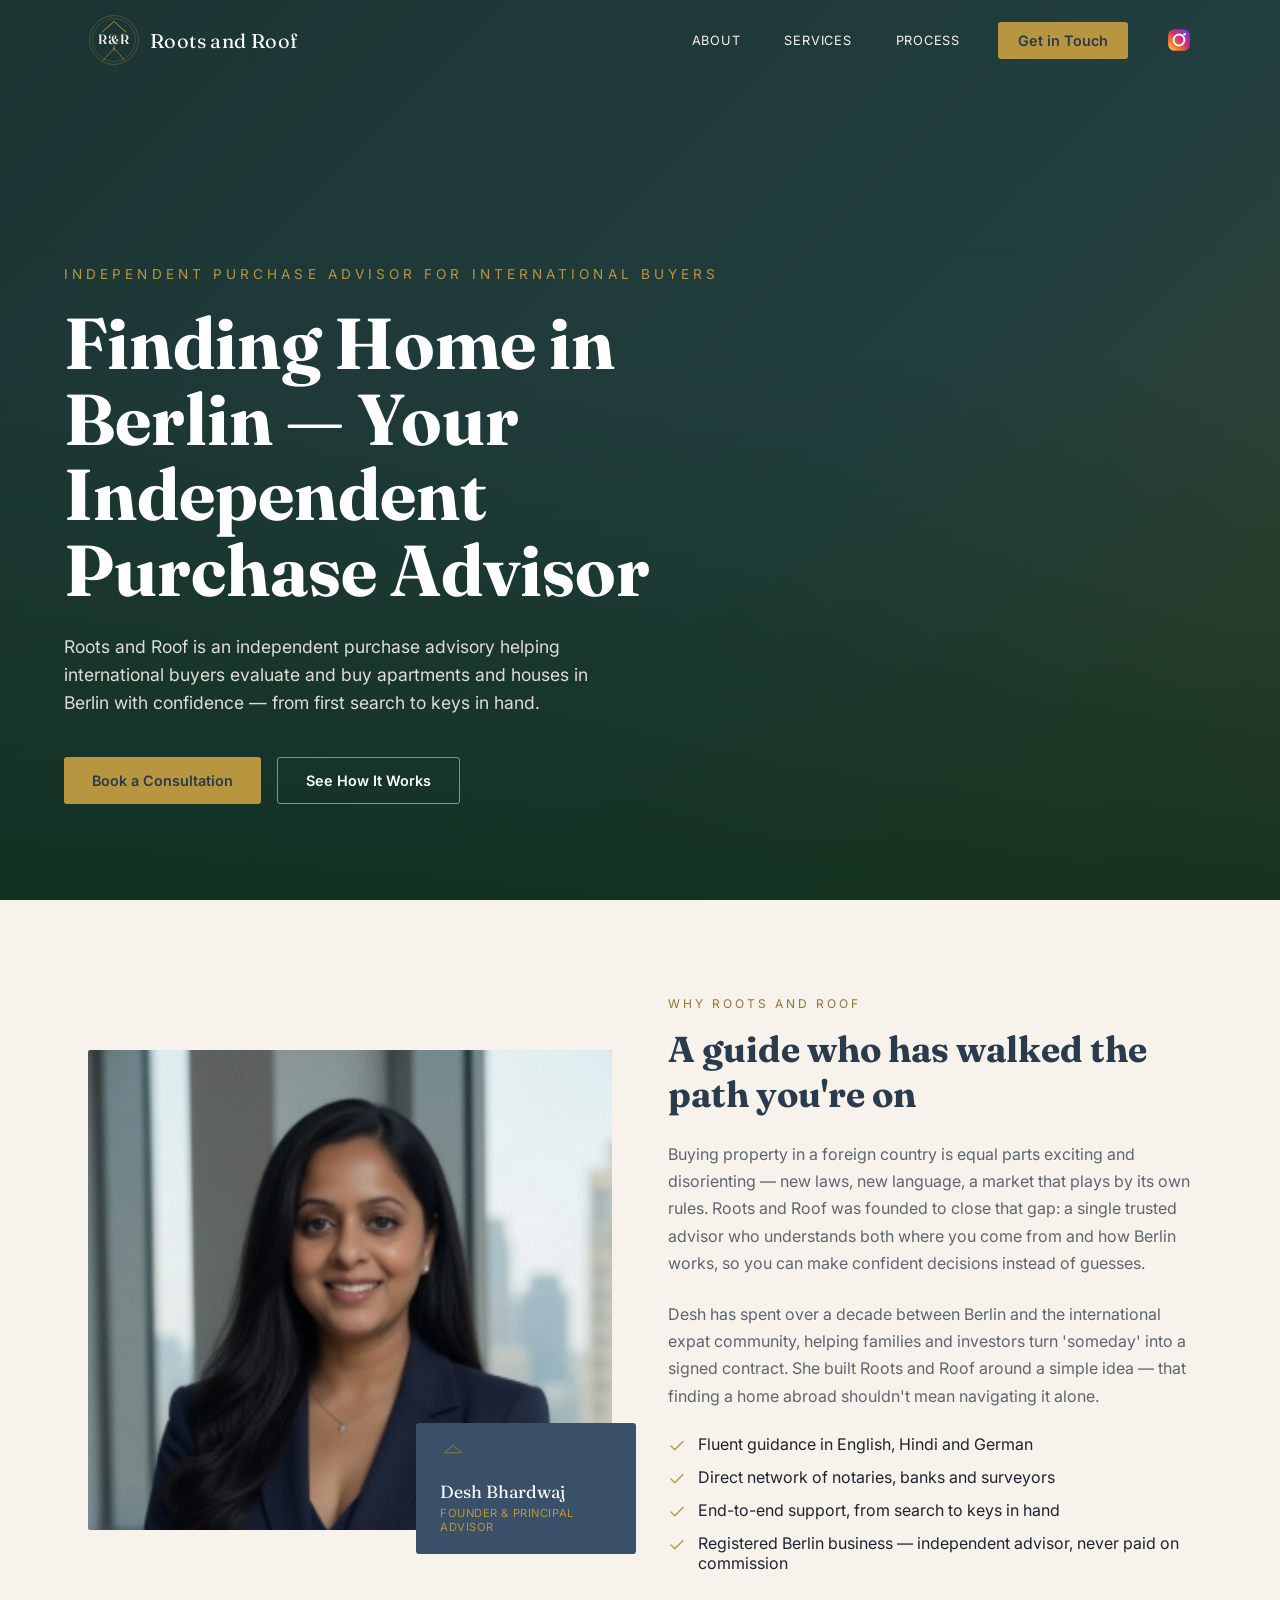
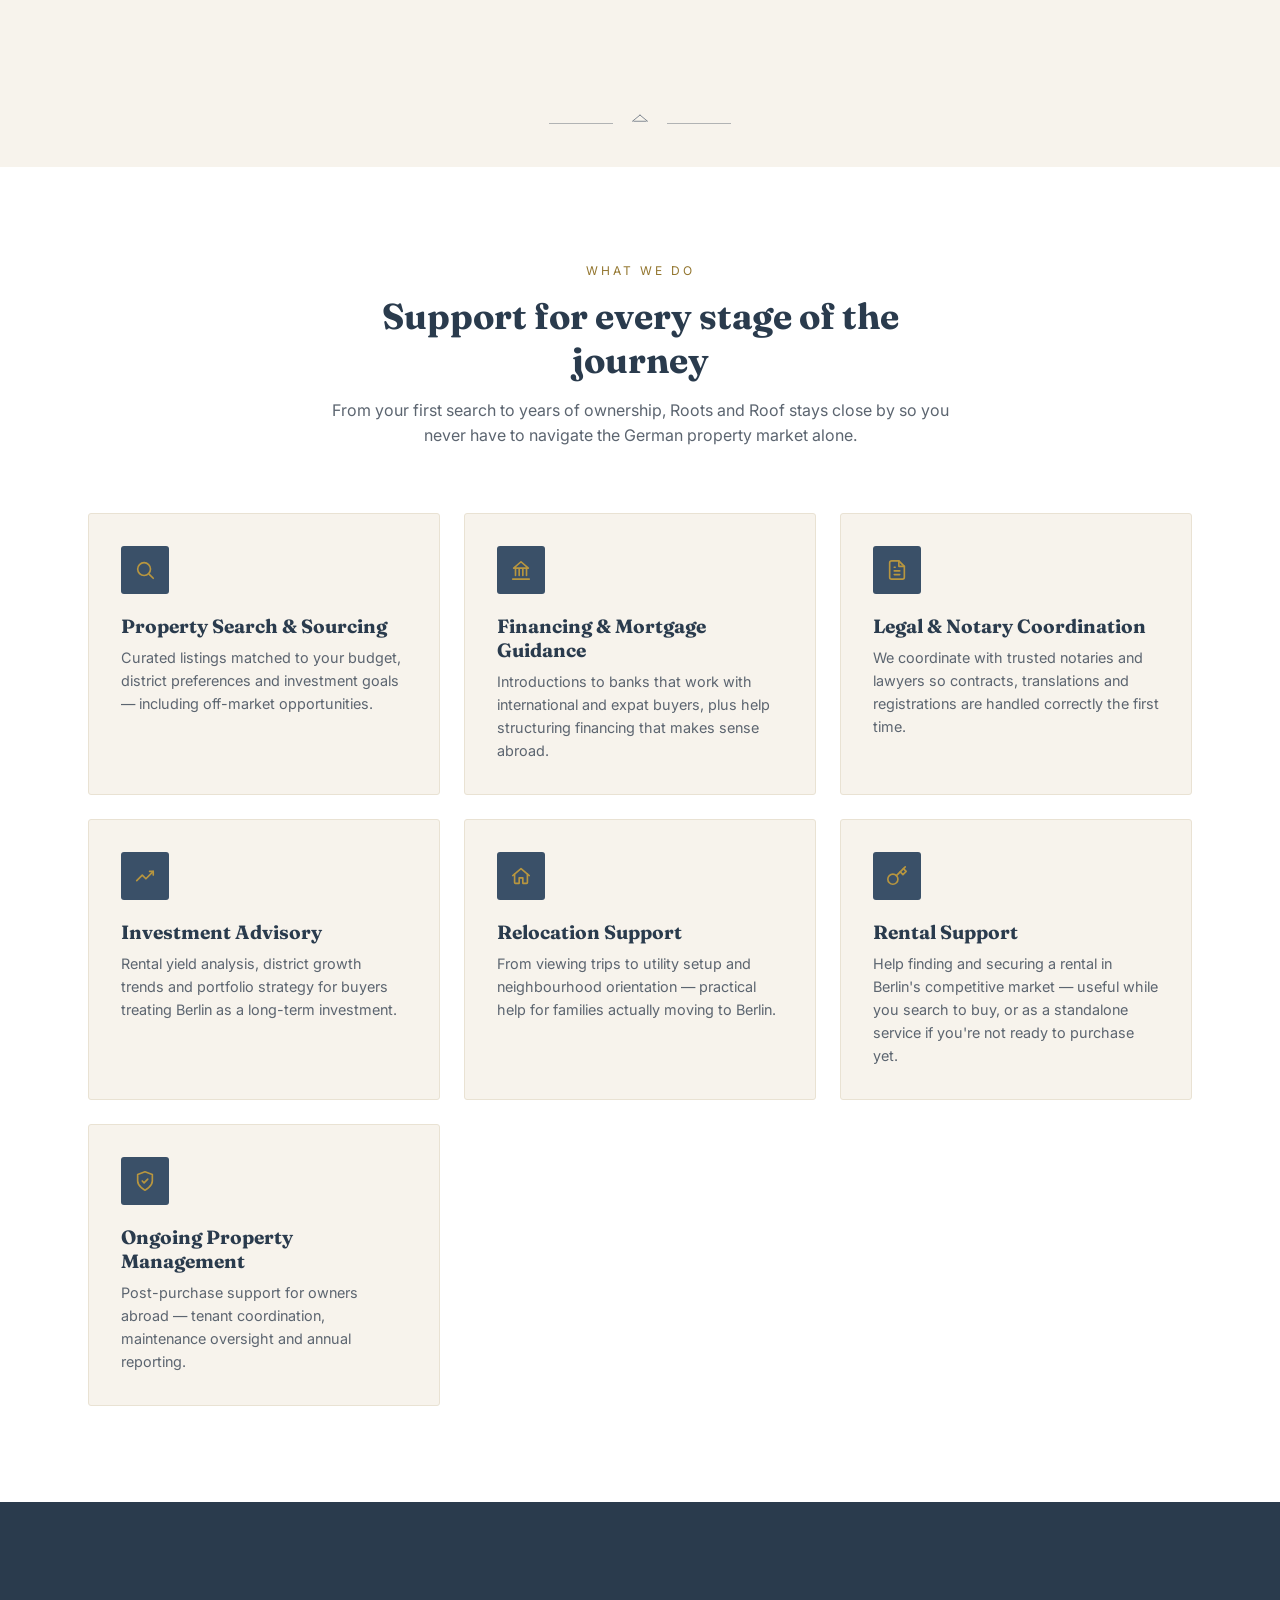
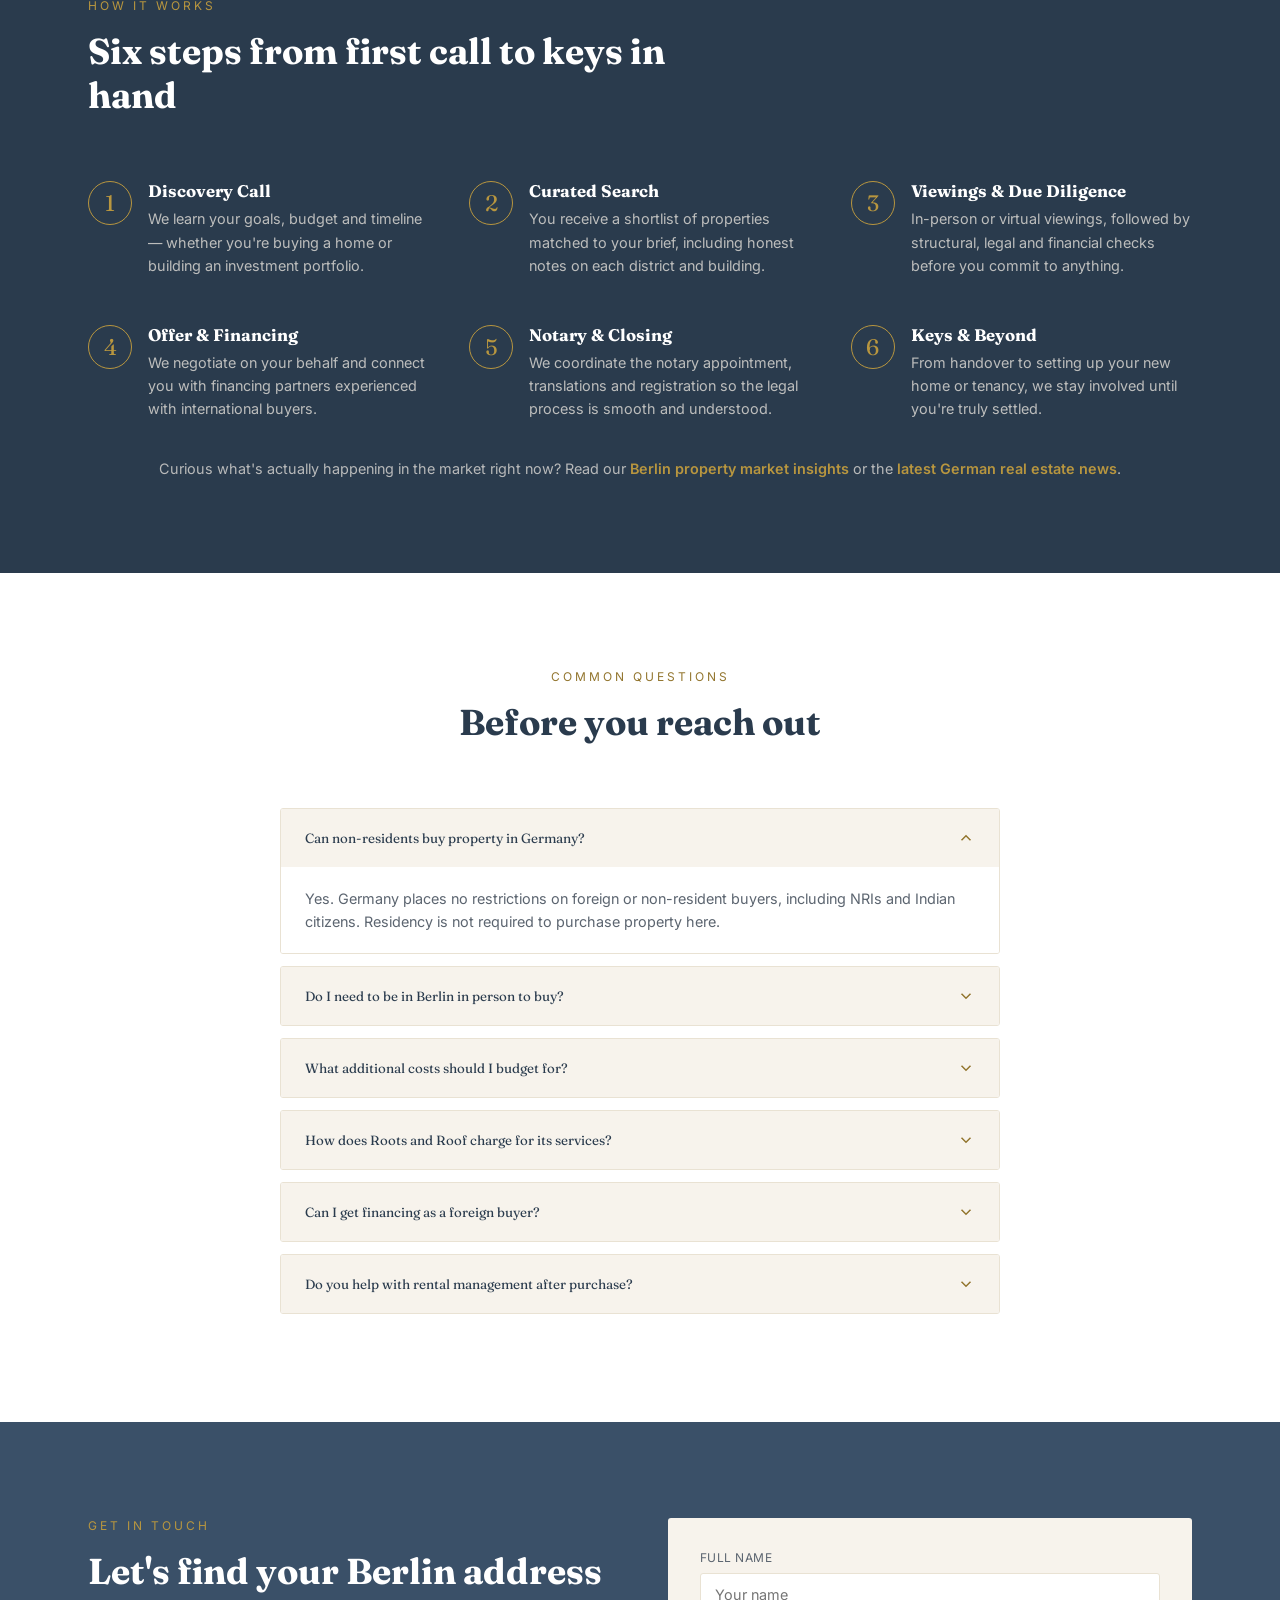
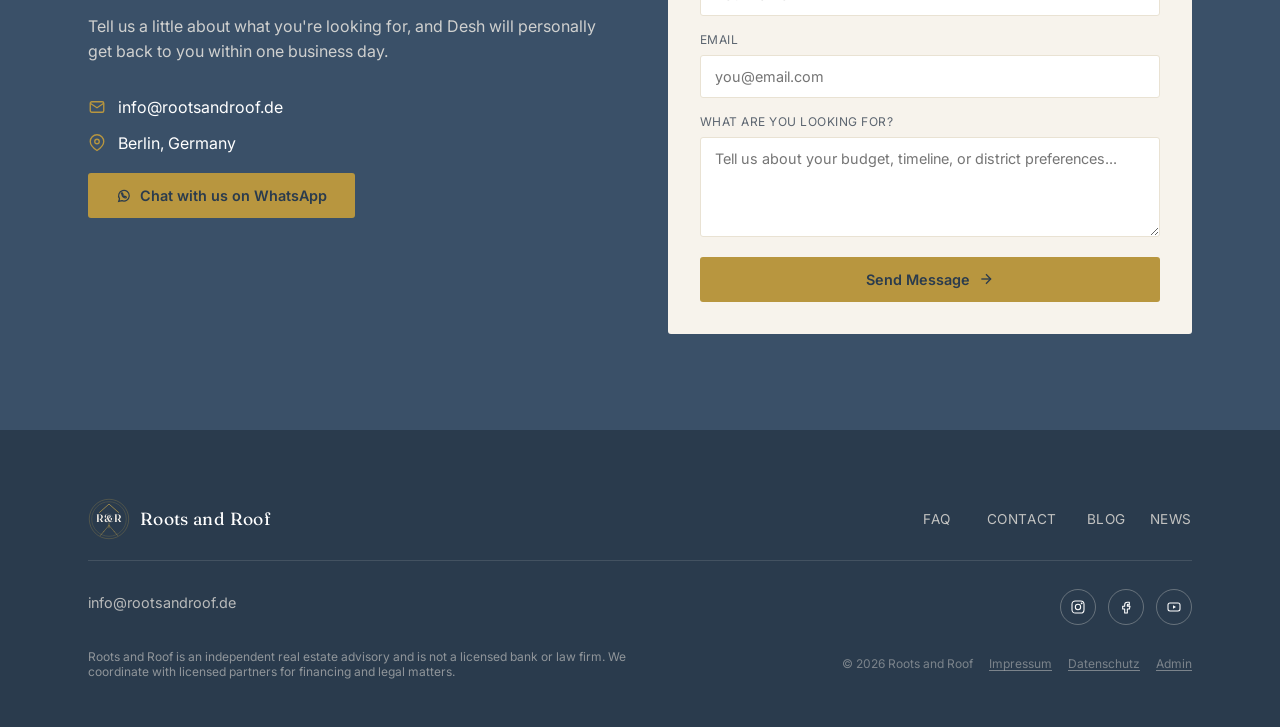
==== commit f9b156c0: "Add files via upload" ====
--- a/index.html
+++ b/index.html
@@ -25,7 +25,7 @@
 <meta name="twitter:title" content="Berlin Property Purchase Advisor | Roots and Roof" />
 <meta name="twitter:description" content="Independent purchase advisor for international buyers in Berlin." />
 
-<link rel="stylesheet" href="css/styles.css?v=32" />
+<link rel="stylesheet" href="css/styles.css?v=34" />
 
 <!-- Structured data: helps Google show rich results, and helps AI answer
      engines (ChatGPT, Claude, Perplexity, Gemini) understand who you are
@@ -52,10 +52,10 @@
     "@type": "Person",
     "name": "Desh Bhardwaj"
   },
-  "knowsLanguage": ["English", "Hindi", "German", "Russian"],
+  "knowsLanguage": ["English", "Hindi", "German"],
   "priceRange": "$$",
   "sameAs": [
-    "https://instagram.com/rootsandroof",
+    "https://www.instagram.com/rootsandroof_",
     "https://www.facebook.com/profile.php?id=61578847004445",
     "https://youtube.com/@rootsandroof"
   ]
@@ -156,7 +156,7 @@
       <p class="body-text reveal" id="about-body">Buying property in a foreign country is equal parts exciting and disorienting — new laws, new language, a market that plays by its own rules. Roots and Roof was founded to close that gap: a single trusted Berlin property advisor who understands both where you come from and how Berlin works, so you can make confident decisions instead of guesses.</p>
       <p class="body-text reveal" id="about-owner-bio">Desh has spent over a decade between Berlin and the international expat community, helping families and investors turn 'someday' into a signed contract. She built Roots and Roof around a simple idea — that finding a home abroad shouldn't mean navigating it alone.</p>
       <ul class="highlight-list reveal" id="about-highlights">
-        <li><svg width="18" height="18" viewBox="0 0 24 24" fill="none" stroke="currentColor" stroke-width="1.8" stroke-linecap="round" stroke-linejoin="round" style="color:var(--gold)"><polyline points="20 6 9 17 4 12"/></svg><span>Fluent guidance in English, Hindi, German and Russian</span></li>
+        <li><svg width="18" height="18" viewBox="0 0 24 24" fill="none" stroke="currentColor" stroke-width="1.8" stroke-linecap="round" stroke-linejoin="round" style="color:var(--gold)"><polyline points="20 6 9 17 4 12"/></svg><span>Fluent guidance in English, Hindi and German</span></li>
         <li><svg width="18" height="18" viewBox="0 0 24 24" fill="none" stroke="currentColor" stroke-width="1.8" stroke-linecap="round" stroke-linejoin="round" style="color:var(--gold)"><polyline points="20 6 9 17 4 12"/></svg><span>Direct network of notaries, banks and surveyors</span></li>
         <li><svg width="18" height="18" viewBox="0 0 24 24" fill="none" stroke="currentColor" stroke-width="1.8" stroke-linecap="round" stroke-linejoin="round" style="color:var(--gold)"><polyline points="20 6 9 17 4 12"/></svg><span>End-to-end support, from search to keys in hand</span></li>
         <li><svg width="18" height="18" viewBox="0 0 24 24" fill="none" stroke="currentColor" stroke-width="1.8" stroke-linecap="round" stroke-linejoin="round" style="color:var(--gold)"><polyline points="20 6 9 17 4 12"/></svg><span>Registered Berlin business — independent advisor, never paid on commission</span></li>
@@ -204,6 +204,11 @@
         <p>From viewing trips to utility setup and neighbourhood orientation — practical help for families actually moving to Berlin.</p>
       </div>
       <div class="service-card reveal">
+        <div class="service-icon"><svg width="22" height="22" viewBox="0 0 24 24" fill="none" stroke="currentColor" stroke-width="1.8" stroke-linecap="round" stroke-linejoin="round" style="color:var(--gold)"><circle cx="7.5" cy="15.5" r="5.5"/><path d="m21 2-9.6 9.6"/><path d="m15.5 7.5 3 3L22 7l-3-3"/></svg></div>
+        <h3>Rental Support</h3>
+        <p>Help finding and securing a rental in Berlin's competitive market — useful while you search to buy, or as a standalone service if you're not ready to purchase yet.</p>
+      </div>
+      <div class="service-card reveal">
         <div class="service-icon"><svg width="22" height="22" viewBox="0 0 24 24" fill="none" stroke="currentColor" stroke-width="1.8" stroke-linecap="round" stroke-linejoin="round" style="color:var(--gold)"><path d="M12 22s8-4 8-10V5l-8-3-8 3v7c0 6 8 10 8 10Z"/><path d="m9 12 2 2 4-4"/></svg></div>
         <h3>Ongoing Property Management</h3>
         <p>Post-purchase support for owners abroad — tenant coordination, maintenance oversight and annual reporting.</p>
@@ -230,33 +235,6 @@
     <p class="reveal" style="text-align:center;margin-top:40px;color:rgba(245,240,232,0.7);font-size:0.9rem;">
       Curious what's actually happening in the market right now? Read our <a href="blog.html" style="color:var(--gold);font-weight:600;">Berlin property market insights</a> or the <a href="news.html" style="color:var(--gold);font-weight:600;">latest German real estate news</a>.
     </p>
-  </div>
-</section>
-
-<!-- TESTIMONIALS -->
-<section class="testimonials section" id="stories">
-  <div class="container">
-    <div class="section-head reveal">
-      <p class="eyebrow">Client Stories</p>
-      <h2>Families who found their Berlin address</h2>
-    </div>
-    <div class="testi-grid" id="testi-grid">
-      <div class="testi-card reveal">
-        <p class="quote-text">"We looked at Berlin for two years from a distance and got nowhere. Desh had us under contract on an apartment in Prenzlauer Berg within four months of our first call."</p>
-        <p class="name">Ritu &amp; Sameer Kapoor</p>
-        <p class="loc">Moved from Mumbai</p>
-      </div>
-      <div class="testi-card reveal">
-        <p class="quote-text">"Roots and Roof made an unfamiliar market feel manageable. The financing introductions alone saved us months of dead ends with German banks."</p>
-        <p class="name">Tom &amp; Sarah Whitfield</p>
-        <p class="loc">Relocated from London</p>
-      </div>
-      <div class="testi-card reveal">
-        <p class="quote-text">"It wasn't just the paperwork — Desh helped us actually understand which neighbourhood would feel like home for our family. That mattered more than we expected."</p>
-        <p class="name">Marco Rossi</p>
-        <p class="loc">International Investor, Milan</p>
-      </div>
-    </div>
   </div>
 </section>
 
@@ -339,8 +317,8 @@
 <!-- FOOTER (markup injected by js/shared.js so every page stays identical) -->
 <div id="site-footer-root"></div>
 
-<script src="js/content.js?v=32"></script>
-<script src="js/shared.js?v=32"></script>
-<script src="js/main.js?v=32"></script>
+<script src="js/content.js?v=34"></script>
+<script src="js/shared.js?v=34"></script>
+<script src="js/main.js?v=34"></script>
 </body>
 </html>
--- a/css/styles.css
+++ b/css/styles.css
@@ -245,17 +245,6 @@
 @media (max-width: 900px) { .process-grid { grid-template-columns: repeat(2, 1fr); } }
 @media (max-width: 600px) { .process-grid { grid-template-columns: 1fr; } }
 
-/* -------- Testimonials -------- */
-.testimonials { background: var(--cream); }
-.testi-grid { display: grid; grid-template-columns: repeat(3, 1fr); gap: 24px; }
-.testi-card { background: var(--white); border-radius: 3px; padding: 32px; display: flex; flex-direction: column; }
-.testi-card .quote-icon { color: var(--gold); margin-bottom: 16px; }
-.testi-card .quote-text { color: var(--ink); line-height: 1.6; flex: 1; margin-bottom: 24px; }
-.testi-stars { display: flex; gap: 2px; margin-bottom: 12px; }
-.testi-card .name { font-family: var(--font-display); font-size: 1rem; color: var(--green-dark); }
-.testi-card .loc { font-size: 0.75rem; text-transform: uppercase; letter-spacing: 0.04em; color: var(--muted); }
-@media (max-width: 900px) { .testi-grid { grid-template-columns: 1fr; } }
-
 /* -------- FAQ -------- */
 .faq { background: var(--white); }
 .faq-wrap { max-width: 720px; margin: 0 auto; }
